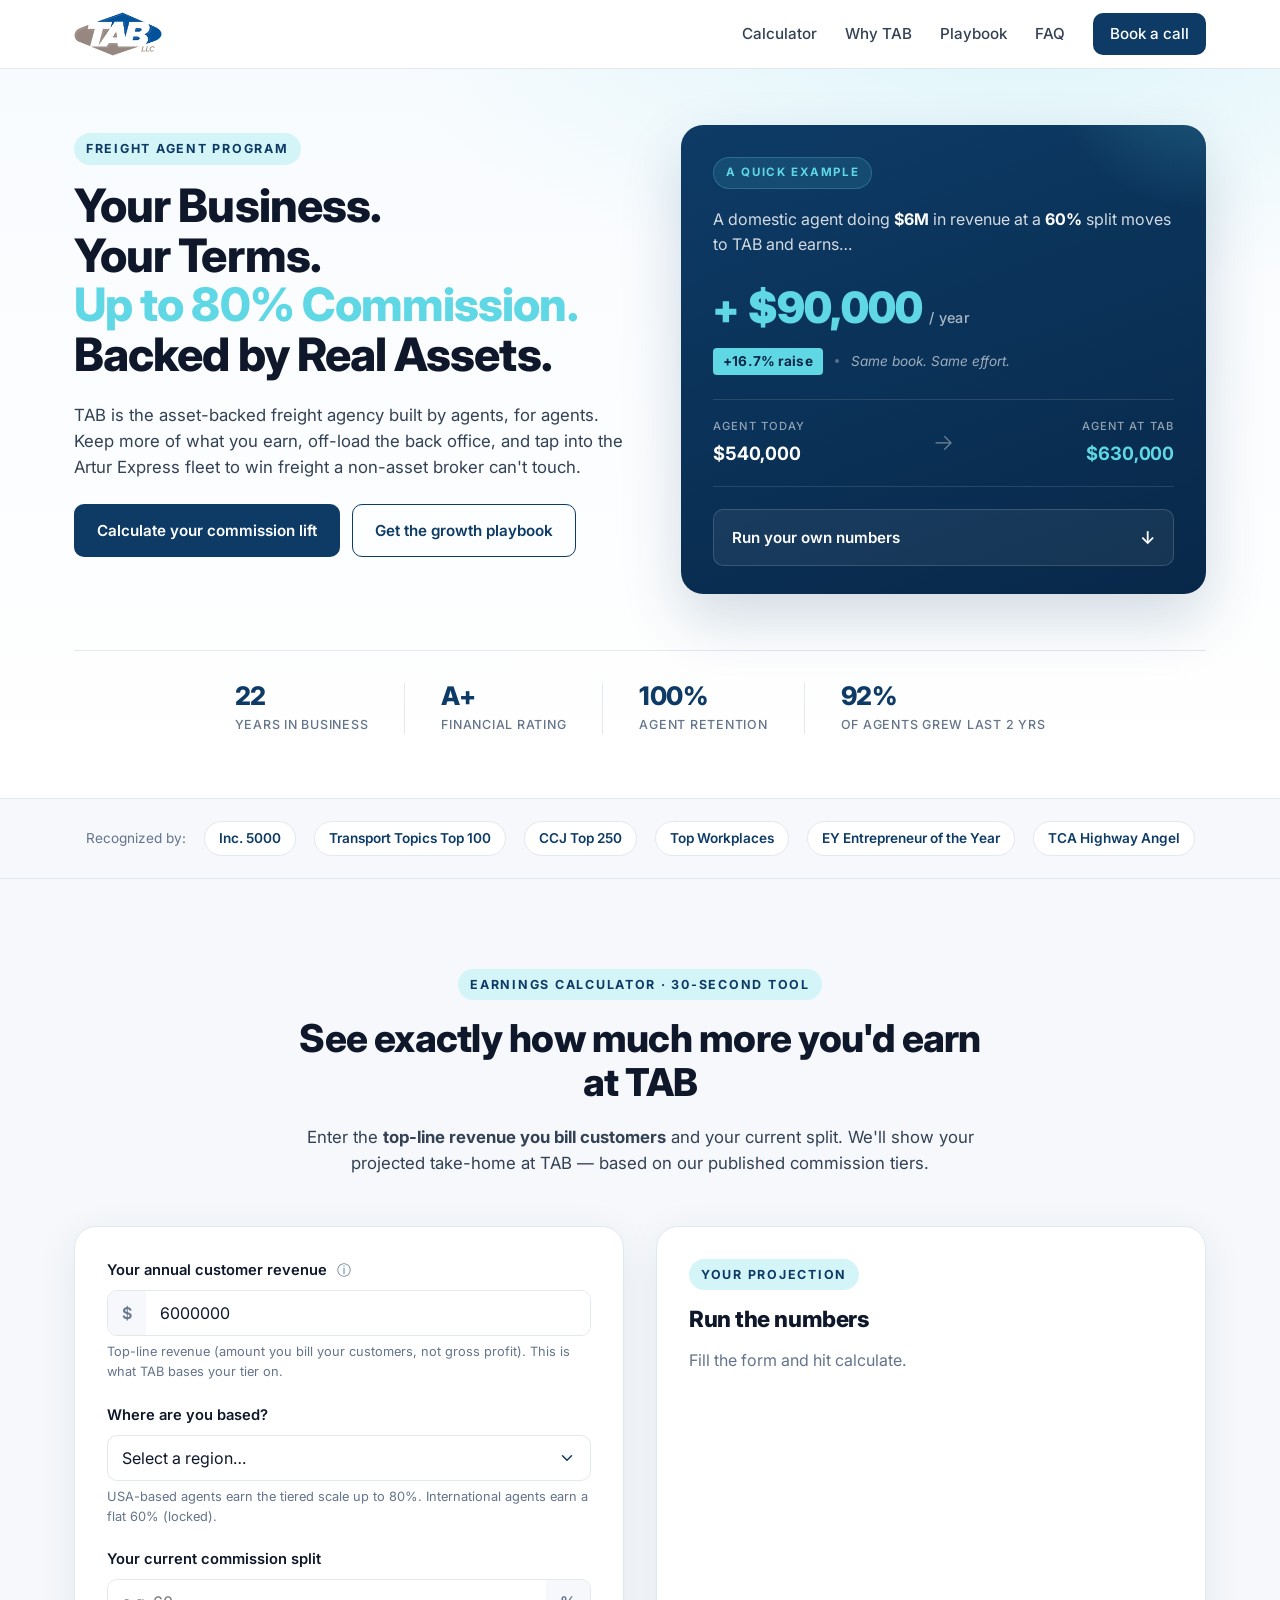
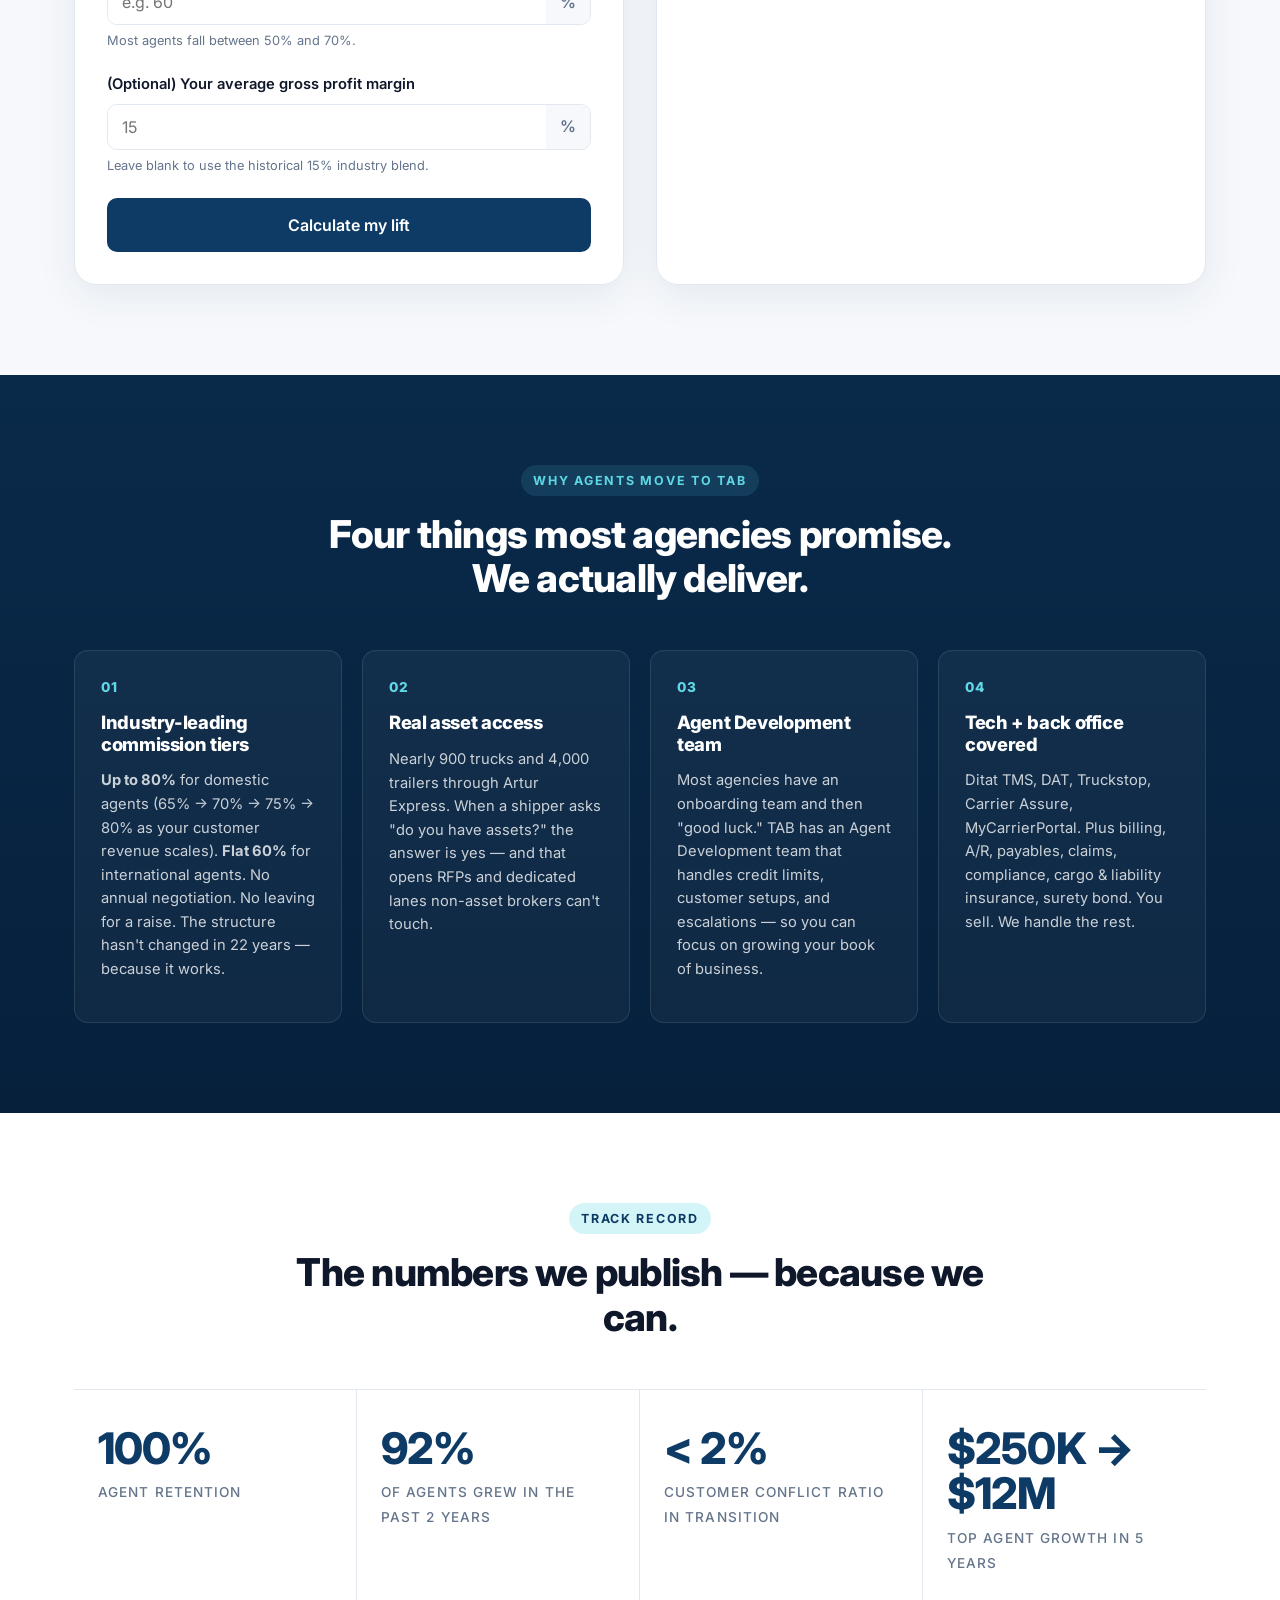
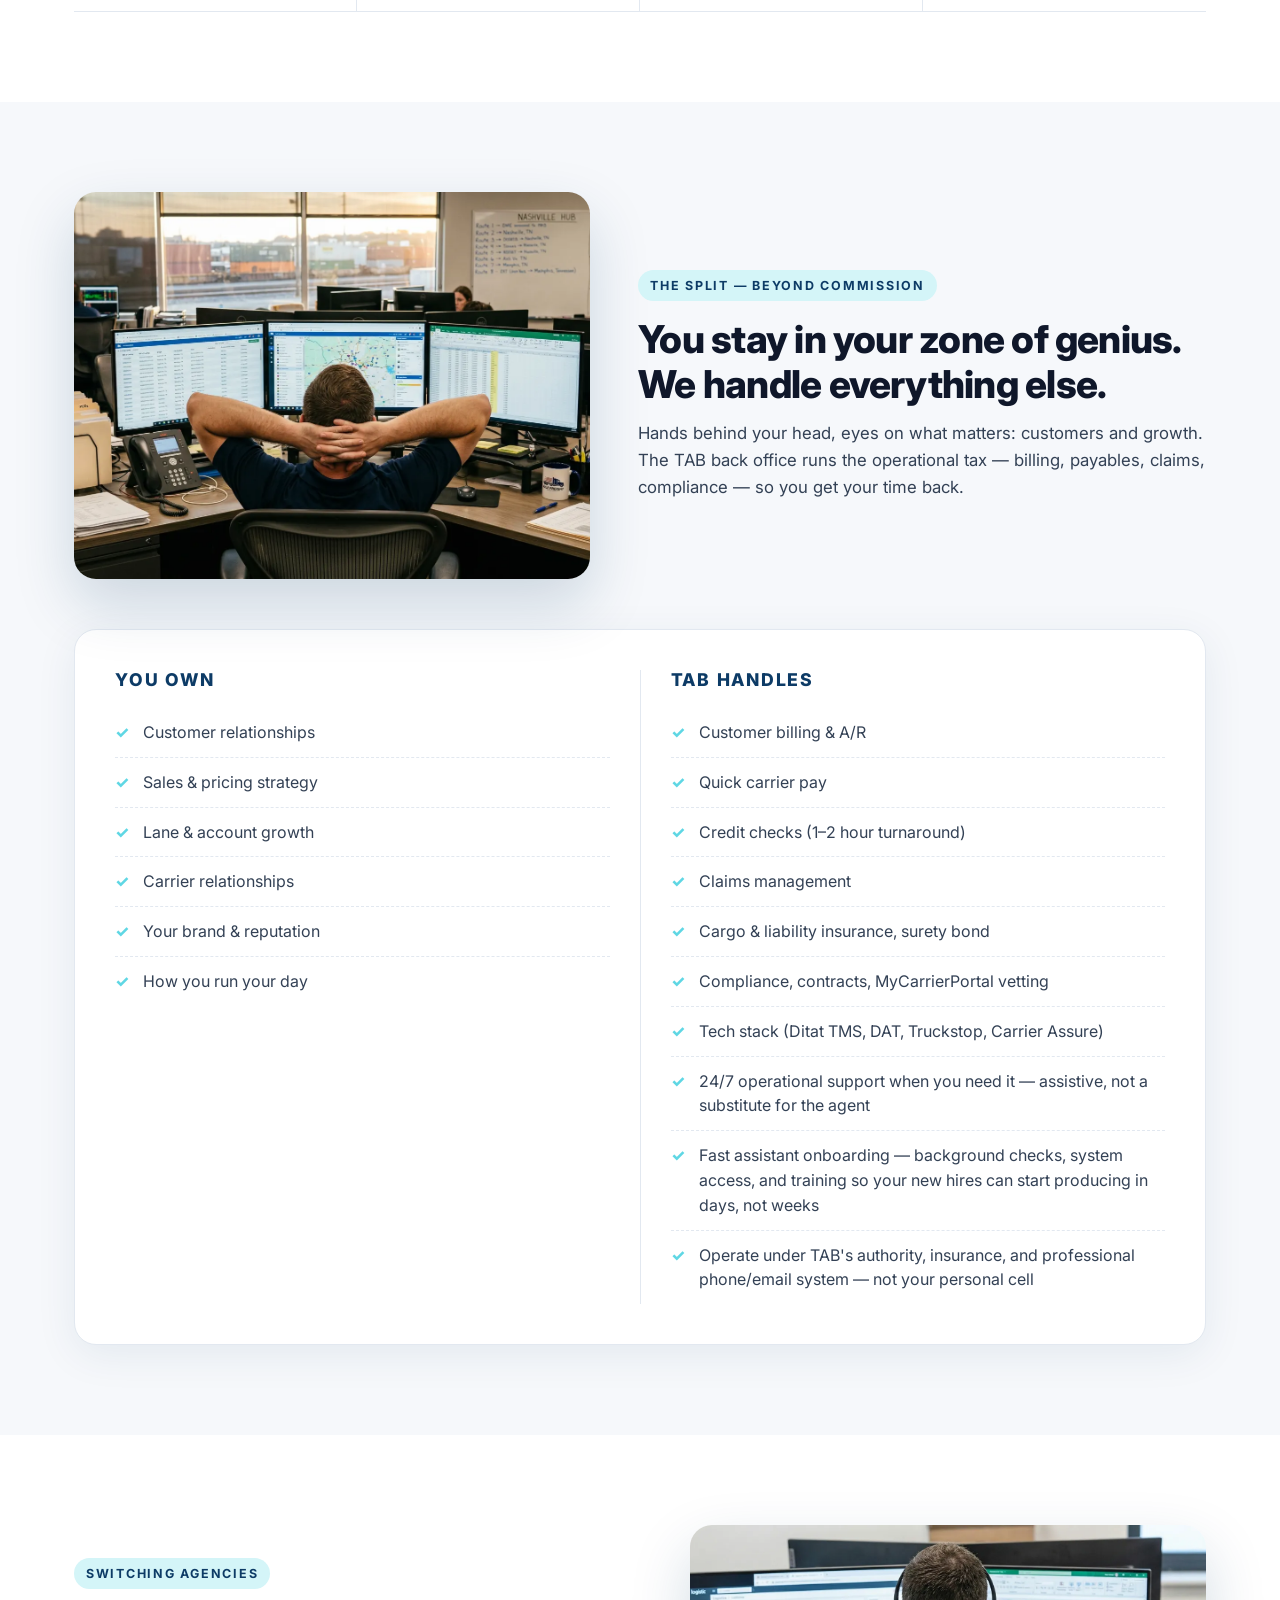
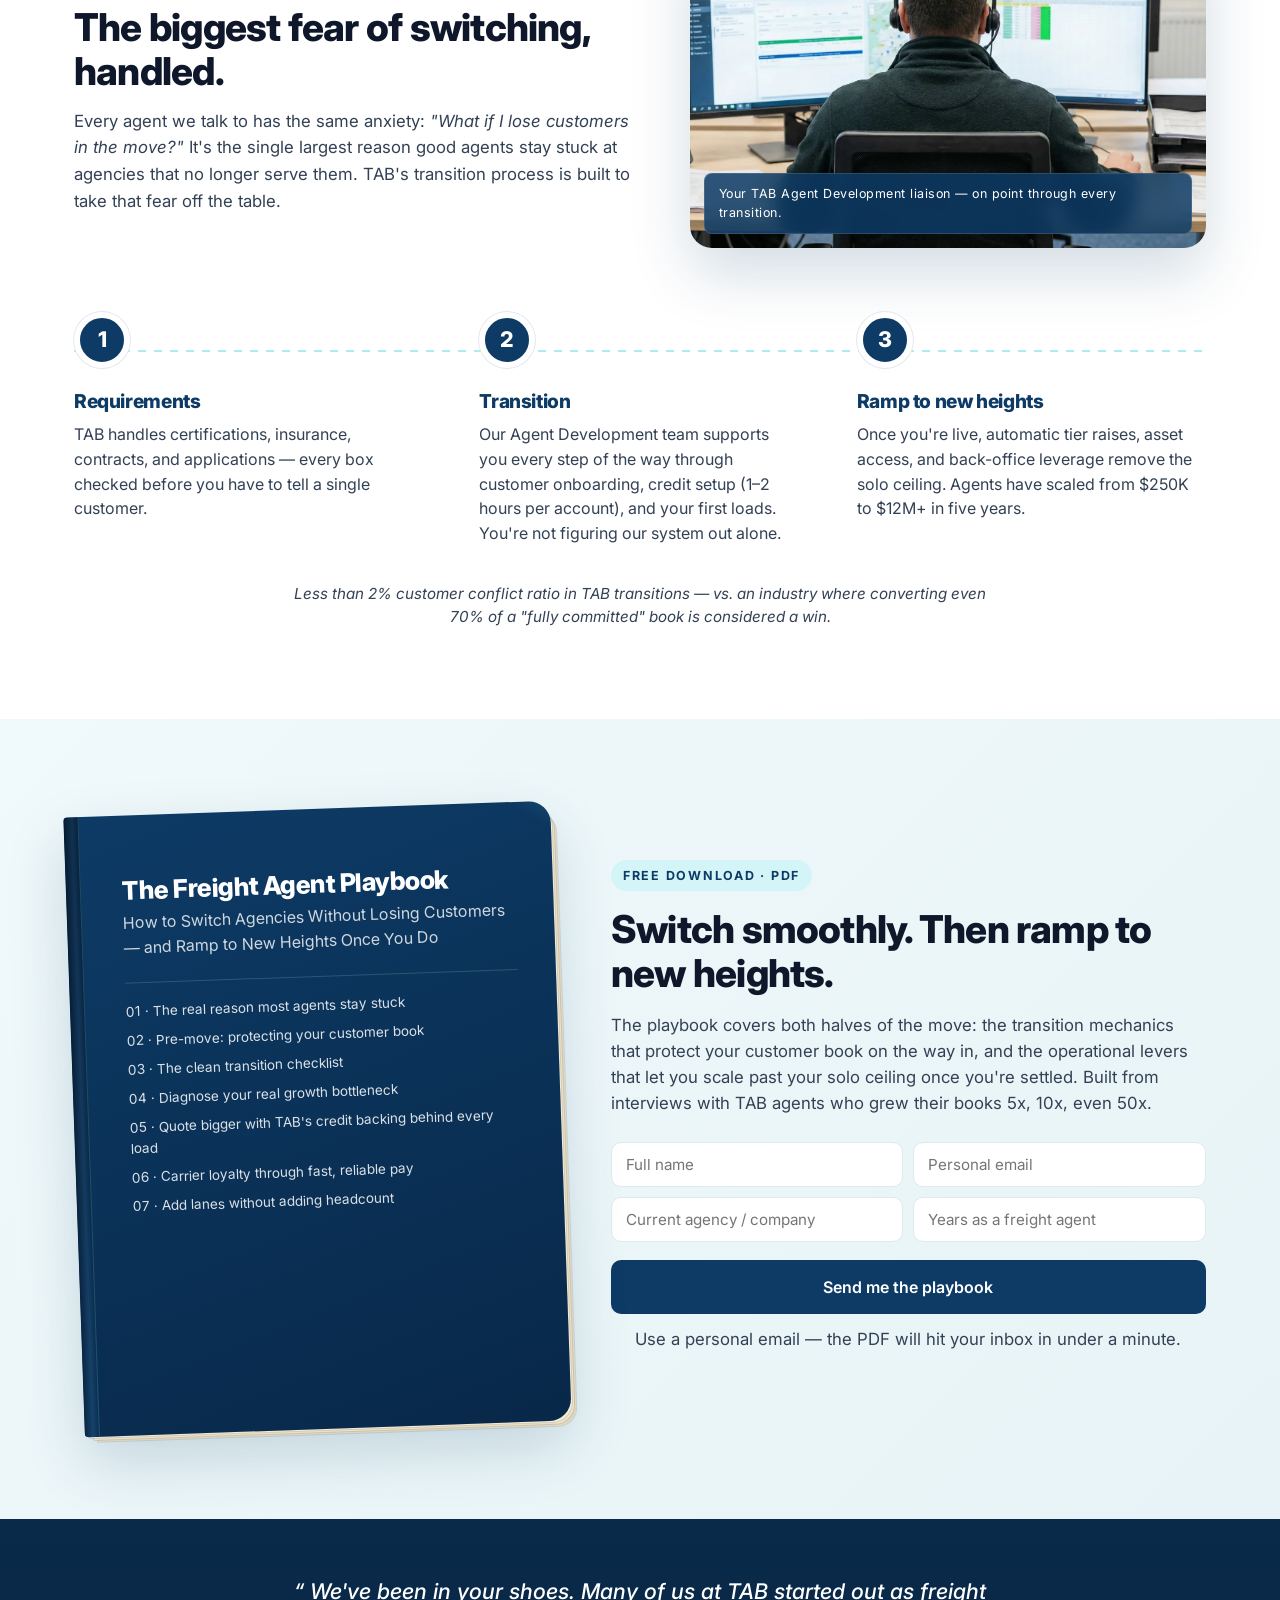
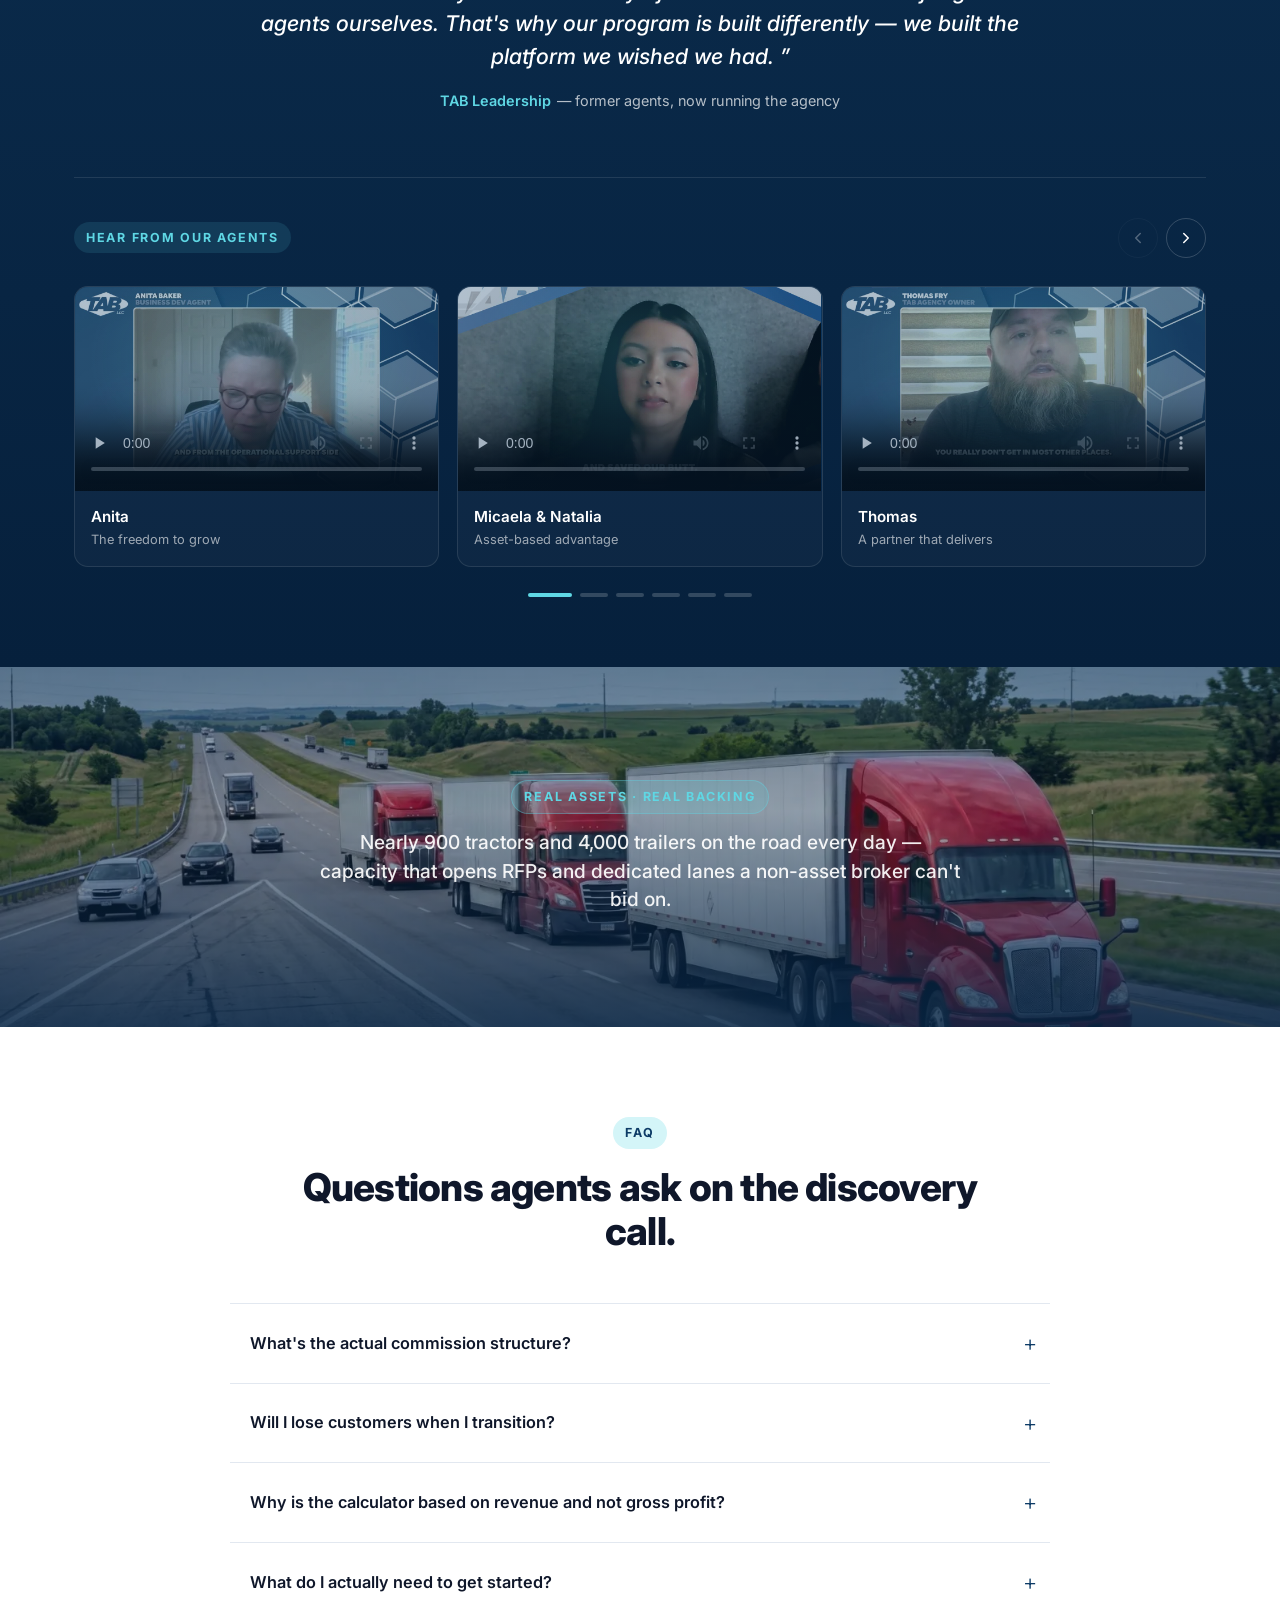
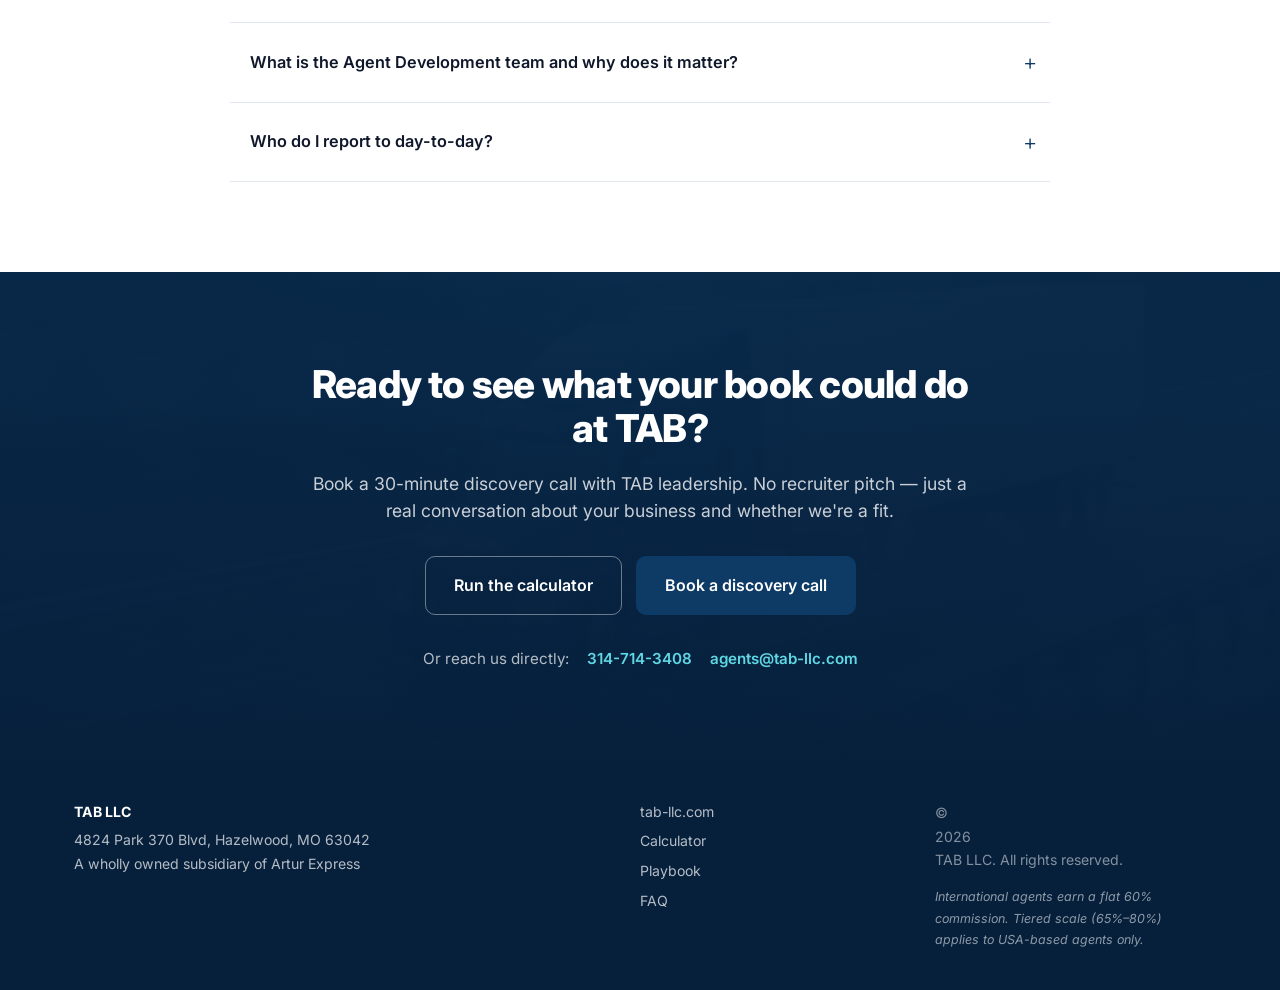
==== site/index.html @ 353f4536 "Revert form-submit redirect; keep inline success message The /thanks/calculator and /thanks/playbook" ====
<!doctype html>
<html lang="en">
<head>
<meta charset="utf-8" />
<meta name="viewport" content="width=device-width, initial-scale=1" />
<title>TAB Freight Agent Program | Up to 80% Commission, Asset-Backed</title>
<meta name="description" content="Independent freight agents at TAB keep up to 80% of gross profit, get 24/7 ops support, and access nearly 900 trucks and 4,000 trailers through Artur Express. Calculate your commission lift." />
<meta property="og:title" content="TAB Freight Agent Program — Up to 80% Commission" />
<meta property="og:description" content="Asset-backed freight agency built by agents, for agents. Calculate your commission lift in 30 seconds." />
<meta property="og:type" content="website" />
<link rel="preconnect" href="https://fonts.googleapis.com" />
<link rel="preconnect" href="https://fonts.gstatic.com" crossorigin />
<link href="https://fonts.googleapis.com/css2?family=Inter:wght@400;500;600;700;800;900&display=swap" rel="stylesheet" />
<link rel="stylesheet" href="styles.css?v=li1" />

<!-- LinkedIn Insight Tag -->
<script type="text/javascript">
_linkedin_partner_id = "8617988";
window._linkedin_data_partner_ids = window._linkedin_data_partner_ids || [];
window._linkedin_data_partner_ids.push(_linkedin_partner_id);
</script>
<script type="text/javascript">
(function(l) {
if (!l){window.lintrk = function(a,b){window.lintrk.q.push([a,b])};
window.lintrk.q=[]}
var s = document.getElementsByTagName("script")[0];
var b = document.createElement("script");
b.type = "text/javascript";b.async = true;
b.src = "https://snap.licdn.com/li.lms-analytics/insight.min.js";
s.parentNode.insertBefore(b, s);})(window.lintrk);
</script>
<noscript>
<img height="1" width="1" style="display:none;" alt="" src="https://px.ads.linkedin.com/collect/?pid=8617988&fmt=gif" />
</noscript>
</head>
<body>

<!-- ============ NAV ============ -->
<header class="nav">
  <div class="container nav-inner">
    <a href="#top" class="brand">
      <img src="assets/logo.png" alt="TAB" class="brand-logo" />
    </a>
    <nav class="nav-links">
      <a href="#calculator">Calculator</a>
      <a href="#difference">Why TAB</a>
      <a href="#playbook">Playbook</a>
      <a href="#faq">FAQ</a>
      <a href="https://meetings-na2.hubspot.com/brian-aubuchon?uuid=6d1750eb-50ef-4dce-ad5d-9bf71dc2f1e6" target="_blank" rel="noopener" class="btn btn-sm btn-primary">Book a call</a>
    </nav>
  </div>
</header>

<!-- ============ HERO ============ -->
<section id="top" class="hero">
  <div class="container">
  <div class="hero-grid">
    <div class="hero-copy">
      <span class="eyebrow">Freight Agent Program</span>
      <h1>Your Business.<br/>Your Terms.<br/><span class="accent">Up to 80% Commission.</span><br/>Backed by Real Assets.</h1>
      <p class="lede">TAB is the asset-backed freight agency built by agents, for agents. Keep more of what you earn, off-load the back office, and tap into the Artur Express fleet to win freight a non-asset broker can't touch.</p>
      <div class="hero-ctas">
        <a href="#calculator" class="btn btn-primary btn-lg">Calculate your commission lift</a>
        <a href="#playbook" class="btn btn-ghost btn-lg">Get the growth playbook</a>
      </div>
    </div>
    <aside class="hero-preview" aria-label="Earnings preview">
      <div class="hero-preview-tag">A quick example</div>
      <p class="hero-preview-setup">
        A domestic agent doing <strong>$6M</strong> in revenue at a <strong>60%</strong> split moves to TAB and earns…
      </p>
      <div class="hero-preview-lift">
        <span class="hero-preview-prefix">+</span>
        <span class="hero-preview-number" data-target="90000">$0</span>
        <span class="hero-preview-suffix">/ year</span>
      </div>
      <div class="hero-preview-meta">
        <span class="hero-preview-pct">+16.7% raise</span>
        <span class="hero-preview-divider"></span>
        <span class="hero-preview-note">Same book. Same effort.</span>
      </div>
      <div class="hero-preview-breakdown">
        <div><span>Agent today</span><strong>$540,000</strong></div>
        <div class="arrow">→</div>
        <div><span>Agent at TAB</span><strong>$630,000</strong></div>
      </div>
      <a href="#calculator" class="hero-preview-cta">
        Run your own numbers
        <span class="hero-preview-cta-arrow">↓</span>
      </a>
    </aside>
  </div><!-- /hero-grid -->

  <ul class="hero-proof">
    <li><strong>22</strong><span>years in business</span></li>
    <li><strong>A+</strong><span>financial rating</span></li>
    <li><strong>100%</strong><span>agent retention</span></li>
    <li><strong>92%</strong><span>of agents grew last 2 yrs</span></li>
  </ul>
  </div><!-- /container -->
</section>

<!-- ============ TRUST STRIP ============ -->
<section class="trust-strip">
  <div class="container trust-row">
    <span>Recognized by:</span>
    <span class="trust-badge">Inc. 5000</span>
    <span class="trust-badge">Transport Topics Top 100</span>
    <span class="trust-badge">CCJ Top 250</span>
    <span class="trust-badge">Top Workplaces</span>
    <span class="trust-badge">EY Entrepreneur of the Year</span>
    <span class="trust-badge">TCA Highway Angel</span>
  </div>
</section>

<!-- ============ CALCULATOR ============ -->
<section id="calculator" class="section calc-section">
  <div class="container">
    <div class="section-head">
      <span class="eyebrow">Earnings Calculator · 30-Second Tool</span>
      <h2>See exactly how much more you'd earn at TAB</h2>
      <p>Enter the <strong>top-line revenue you bill customers</strong> and your current split. We'll show your projected take-home at TAB — based on our published commission tiers.</p>
    </div>

    <div class="calc-grid">
      <form id="calc-form" class="calc-form" novalidate>
        <div class="field">
          <label for="annualRevenue">
            Your annual customer revenue
            <span class="info-tip" tabindex="0" aria-label="See definitions">
              <span class="info-tip-icon" aria-hidden="true">ⓘ</span>
              <span class="info-tip-content" role="tooltip">
                <strong>Revenue</strong> — total amount you bill your customers.<br/>
                <strong>Gross profit</strong> — revenue minus what you pay carriers.<br/>
                <strong>Margin</strong> — gross profit ÷ revenue (industry blend ≈ 15%).
              </span>
            </span>
          </label>
          <div class="input-prefix">
            <span>$</span>
            <input type="number" id="annualRevenue" min="0" step="100000" value="6000000" required />
          </div>
          <small>Top-line revenue (amount you bill your customers, not gross profit). This is what TAB bases your tier on.</small>
        </div>

        <div class="field">
          <label for="region">Where are you based?</label>
          <select id="region" class="select" required>
            <option value="" disabled selected>Select a region…</option>
            <option value="domestic">USA</option>
            <option value="international">International</option>
          </select>
          <small id="region-help">USA-based agents earn the tiered scale up to 80%. International agents earn a flat 60% (locked).</small>
        </div>

        <div class="field">
          <label for="currentSplit">Your current commission split</label>
          <div class="input-suffix">
            <input type="number" id="currentSplit" min="1" max="100" step="1" placeholder="e.g. 60" required />
            <span>%</span>
          </div>
          <small id="currentSplit-help">Most agents fall between 50% and 70%.</small>
        </div>

        <div class="field">
          <label for="gpMargin">(Optional) Your average gross profit margin</label>
          <div class="input-suffix">
            <input type="number" id="gpMargin" min="0" max="100" step="0.5" placeholder="15" />
            <span>%</span>
          </div>
          <small>Leave blank to use the historical 15% industry blend.</small>
        </div>

        <button type="submit" class="btn btn-primary btn-lg btn-block">Calculate my lift</button>
      </form>

      <div class="calc-result" id="calc-result" aria-live="polite">
        <div class="calc-result-head">
          <span class="eyebrow">Your projection</span>
          <h3>Run the numbers</h3>
          <p class="muted">Fill the form and hit calculate.</p>
        </div>

        <div class="calc-numbers" hidden>
          <div class="calc-row">
            <span>Your TAB commission tier</span>
            <strong id="r-tier">—</strong>
          </div>
          <div class="calc-row">
            <span>Estimated gross profit</span>
            <strong id="r-gp">$0</strong>
          </div>
          <div class="calc-row">
            <span>You today</span>
            <strong id="r-current">$0</strong>
          </div>
          <div class="calc-row total">
            <span>You at TAB</span>
            <strong id="r-tab">$0</strong>
          </div>
          <div class="calc-lift">
            <div>
              <span>You'd earn an additional</span>
              <strong id="r-delta">$0 / year</strong>
            </div>
            <div class="calc-lift-pct">
              <span>That's a</span>
              <strong id="r-pct">+0%</strong>
              <span>lift</span>
            </div>
          </div>
          <p class="calc-disclaimer"><strong>For illustration only.</strong> This is a preliminary estimate based on TAB's published commission tiers and a 15% historical industry margin — not a guaranteed offer or commitment.</p>
        </div>

        <form id="lead-form" class="lead-form" hidden>
          <h4>Email me this report + the Growth Playbook</h4>
          <div class="lead-row">
            <input type="text" name="name" placeholder="Full name" required />
            <input type="email" name="email" placeholder="Personal email" required />
          </div>
          <div class="lead-row">
            <input type="tel" name="phone" placeholder="Phone (optional)" />
            <input type="text" name="company" placeholder="Current agency / company" />
          </div>
          <button type="submit" class="btn btn-primary btn-block">Send my report + playbook</button>
          <p class="form-note">Use a personal email — we'll send your custom report there. No spam.</p>
        </form>
      </div>
    </div>
  </div>
</section>

<!-- ============ THE TAB DIFFERENCE ============ -->
<section id="difference" class="section dark">
  <div class="container">
    <div class="section-head">
      <span class="eyebrow light">Why agents move to TAB</span>
      <h2>Four things most agencies promise.<br/>We actually deliver.</h2>
    </div>
    <div class="grid-4">
      <div class="card-feature">
        <div class="card-icon">01</div>
        <h3>Industry-leading commission tiers</h3>
        <p><strong>Up to 80%</strong> for domestic agents (65% → 70% → 75% → 80% as your customer revenue scales). <strong>Flat 60%</strong> for international agents. No annual negotiation. No leaving for a raise. The structure hasn't changed in 22 years — because it works.</p>
      </div>
      <div class="card-feature">
        <div class="card-icon">02</div>
        <h3>Real asset access</h3>
        <p>Nearly 900 trucks and 4,000 trailers through Artur Express. When a shipper asks "do you have assets?" the answer is yes — and that opens RFPs and dedicated lanes non-asset brokers can't touch.</p>
      </div>
      <div class="card-feature">
        <div class="card-icon">03</div>
        <h3>Agent Development team</h3>
        <p>Most agencies have an onboarding team and then "good luck." TAB has an Agent Development team that handles credit limits, customer setups, and escalations — so you can focus on growing your book of business.</p>
      </div>
      <div class="card-feature">
        <div class="card-icon">04</div>
        <h3>Tech + back office covered</h3>
        <p>Ditat TMS, DAT, Truckstop, Carrier Assure, MyCarrierPortal. Plus billing, A/R, payables, claims, compliance, cargo & liability insurance, surety bond. You sell. We handle the rest.</p>
      </div>
    </div>
  </div>
</section>

<!-- ============ TRACK RECORD ============ -->
<section class="section">
  <div class="container">
    <div class="section-head">
      <span class="eyebrow">Track record</span>
      <h2>The numbers we publish — because we can.</h2>
    </div>
    <div class="grid-stats">
      <div class="stat-card"><strong>100%</strong><span>agent retention</span></div>
      <div class="stat-card"><strong>92%</strong><span>of agents grew in the past 2 years</span></div>
      <div class="stat-card"><strong>&lt; 2%</strong><span>customer conflict ratio in transition</span></div>
      <div class="stat-card"><strong>$250K → $12M</strong><span>top agent growth in 5 years</span></div>
    </div>
  </div>
</section>

<!-- ============ WHO OWNS WHAT ============ -->
<section class="section gray">
  <div class="container">
    <div class="split-intro">
      <figure class="split-intro-photo">
        <picture>
          <source srcset="assets/relaxed-desk.webp" type="image/webp" />
          <img src="assets/relaxed-desk.jpg" alt="A freight agent leans back at a multi-monitor desk while loads run in the background." loading="lazy" width="1600" height="893" />
        </picture>
      </figure>
      <div class="split-intro-copy">
        <span class="eyebrow">The split — beyond commission</span>
        <h2>You stay in your zone of genius.<br/>We handle everything else.</h2>
        <p>Hands behind your head, eyes on what matters: customers and growth. The TAB back office runs the operational tax — billing, payables, claims, compliance — so you get your time back.</p>
      </div>
    </div>
    <div class="split-table">
      <div class="split-col">
        <h3>You own</h3>
        <ul>
          <li>Customer relationships</li>
          <li>Sales &amp; pricing strategy</li>
          <li>Lane &amp; account growth</li>
          <li>Carrier relationships</li>
          <li>Your brand &amp; reputation</li>
          <li>How you run your day</li>
        </ul>
      </div>
      <div class="split-divider" aria-hidden="true"></div>
      <div class="split-col">
        <h3>TAB handles</h3>
        <ul>
          <li>Customer billing &amp; A/R</li>
          <li>Quick carrier pay</li>
          <li>Credit checks (1–2 hour turnaround)</li>
          <li>Claims management</li>
          <li>Cargo &amp; liability insurance, surety bond</li>
          <li>Compliance, contracts, MyCarrierPortal vetting</li>
          <li>Tech stack (Ditat TMS, DAT, Truckstop, Carrier Assure)</li>
          <li>24/7 operational support when you need it — assistive, not a substitute for the agent</li>
          <li>Fast assistant onboarding — background checks, system access, and training so your new hires can start producing in days, not weeks</li>
          <li>Operate under TAB's authority, insurance, and professional phone/email system — not your personal cell</li>
        </ul>
      </div>
    </div>
  </div>
</section>

<!-- ============ TRANSITION ============ -->
<section class="section transition-section">
  <div class="container">
    <div class="transition-head">
      <div class="transition-head-copy">
        <span class="eyebrow">Switching agencies</span>
        <h2>The biggest fear of switching, handled.</h2>
        <p>Every agent we talk to has the same anxiety: <em>"What if I lose customers in the move?"</em> It's the single largest reason good agents stay stuck at agencies that no longer serve them. TAB's transition process is built to take that fear off the table.</p>
      </div>
      <figure class="transition-head-photo">
        <picture>
          <source srcset="assets/support-desk.webp" type="image/webp" />
          <img src="assets/support-desk.jpg" alt="A TAB Agent Development liaison working a logistics desk." loading="lazy" width="1600" height="893" />
        </picture>
        <figcaption>Your TAB Agent Development liaison — on point through every transition.</figcaption>
      </figure>
    </div>
    <div class="grid-3">
      <div class="step-card">
        <span class="step-num">1</span>
        <h3>Requirements</h3>
        <p>TAB handles certifications, insurance, contracts, and applications — every box checked before you have to tell a single customer.</p>
      </div>
      <div class="step-card">
        <span class="step-num">2</span>
        <h3>Transition</h3>
        <p>Our Agent Development team supports you every step of the way through customer onboarding, credit setup (1–2 hours per account), and your first loads. You're not figuring our system out alone.</p>
      </div>
      <div class="step-card">
        <span class="step-num">3</span>
        <h3>Ramp to new heights</h3>
        <p>Once you're live, automatic tier raises, asset access, and back-office leverage remove the solo ceiling. Agents have scaled from $250K to $12M+ in five years.</p>
      </div>
    </div>
    <p class="section-foot">Less than 2% customer conflict ratio in TAB transitions — vs. an industry where converting even 70% of a "fully committed" book is considered a win.</p>
  </div>
</section>

<!-- ============ PLAYBOOK ============ -->
<section id="playbook" class="section playbook-section">
  <div class="container playbook-grid">
    <div class="playbook-cover" aria-hidden="true">
      <div class="playbook-cover-inner">
        <h3>The Freight Agent Playbook</h3>
        <p>How to Switch Agencies Without Losing Customers — and Ramp to New Heights Once You Do</p>
        <div class="playbook-toc">
          <span>01 · The real reason most agents stay stuck</span>
          <span>02 · Pre-move: protecting your customer book</span>
          <span>03 · The clean transition checklist</span>
          <span>04 · Diagnose your real growth bottleneck</span>
          <span>05 · Quote bigger with TAB's credit backing behind every load</span>
          <span>06 · Carrier loyalty through fast, reliable pay</span>
          <span>07 · Add lanes without adding headcount</span>
        </div>
      </div>
    </div>
    <div class="playbook-copy">
      <span class="eyebrow">Free Download · PDF</span>
      <h2>Switch smoothly. Then ramp to new heights.</h2>
      <p>The playbook covers both halves of the move: the transition mechanics that protect your customer book on the way in, and the operational levers that let you scale past your solo ceiling once you're settled. Built from interviews with TAB agents who grew their books 5x, 10x, even 50x.</p>
      <form id="playbook-form" class="lead-form bordered">
        <div class="lead-row">
          <input type="text" name="name" placeholder="Full name" required />
          <input type="email" name="email" placeholder="Personal email" required />
        </div>
        <div class="lead-row">
          <input type="text" name="company" placeholder="Current agency / company" />
          <input type="number" name="years" placeholder="Years as a freight agent" min="0" />
        </div>
        <button type="submit" class="btn btn-primary btn-block btn-lg">Send me the playbook</button>
        <p class="form-note">Use a personal email — the PDF will hit your inbox in under a minute.</p>
      </form>
    </div>
  </div>
</section>

<!-- ============ TESTIMONIAL / FOUNDER ============ -->
<section class="section dark quote-section">
  <div class="container">
    <div class="quote-wrap">
      <blockquote>
        We've been in your shoes. Many of us at TAB started out as freight agents ourselves. That's why our program is built differently — we built the platform we wished we had.
      </blockquote>
      <div class="quote-attr">
        <strong>TAB Leadership</strong> <span>— former agents, now running the agency</span>
      </div>
    </div>

    <div class="testimonials">
      <div class="testimonials-head">
        <span class="eyebrow light">Hear from our agents</span>
        <div class="testimonial-controls" role="group" aria-label="Testimonial navigation">
          <button type="button" class="testimonial-arrow" data-dir="-1" aria-label="Previous testimonials">
            <svg viewBox="0 0 24 24" width="18" height="18" aria-hidden="true"><path fill="none" stroke="currentColor" stroke-width="2" stroke-linecap="round" stroke-linejoin="round" d="M15 18l-6-6 6-6"/></svg>
          </button>
          <button type="button" class="testimonial-arrow" data-dir="1" aria-label="Next testimonials">
            <svg viewBox="0 0 24 24" width="18" height="18" aria-hidden="true"><path fill="none" stroke="currentColor" stroke-width="2" stroke-linecap="round" stroke-linejoin="round" d="M9 18l6-6-6-6"/></svg>
          </button>
        </div>
      </div>

      <div class="testimonial-track" id="testimonial-track" tabindex="0" aria-label="Agent testimonial videos">
        <article class="testimonial-card">
          <div class="testimonial-thumb">
            <video class="testimonial-video" controls preload="none" playsinline
                   poster="assets/videos/anita-testimonial.jpg">
              <source src="assets/videos/anita-testimonial.mp4" type="video/mp4" />
            </video>
          </div>
          <div class="testimonial-meta"><strong>Anita</strong><span>The freedom to grow</span></div>
        </article>
        <article class="testimonial-card">
          <div class="testimonial-thumb">
            <video class="testimonial-video" controls preload="none" playsinline
                   poster="assets/videos/micaela-natalia-asset-advantage.jpg">
              <source src="assets/videos/micaela-natalia-asset-advantage.mp4" type="video/mp4" />
            </video>
          </div>
          <div class="testimonial-meta"><strong>Micaela &amp; Natalia</strong><span>Asset-based advantage</span></div>
        </article>
        <article class="testimonial-card">
          <div class="testimonial-thumb">
            <video class="testimonial-video" controls preload="none" playsinline
                   poster="assets/videos/thomas-testimonial.jpg">
              <source src="assets/videos/thomas-testimonial.mp4" type="video/mp4" />
            </video>
          </div>
          <div class="testimonial-meta"><strong>Thomas</strong><span>A partner that delivers</span></div>
        </article>
        <article class="testimonial-card">
          <div class="testimonial-thumb">
            <video class="testimonial-video" controls preload="none" playsinline
                   poster="assets/videos/micaela-natalia-considering-move.jpg">
              <source src="assets/videos/micaela-natalia-considering-move.mp4" type="video/mp4" />
            </video>
          </div>
          <div class="testimonial-meta"><strong>Micaela &amp; Natalia</strong><span>If you're considering a move</span></div>
        </article>
        <article class="testimonial-card">
          <div class="testimonial-thumb">
            <video class="testimonial-video" controls preload="none" playsinline
                   poster="assets/videos/brendan-huge-reason.jpg">
              <source src="assets/videos/brendan-huge-reason.mp4" type="video/mp4" />
            </video>
          </div>
          <div class="testimonial-meta"><strong>Brendan</strong><span>A huge reason to make the transition</span></div>
        </article>
        <article class="testimonial-card">
          <div class="testimonial-thumb">
            <video class="testimonial-video" controls preload="none" playsinline
                   poster="assets/videos/brendan-too-good.jpg">
              <source src="assets/videos/brendan-too-good.mp4" type="video/mp4" />
            </video>
          </div>
          <div class="testimonial-meta"><strong>Brendan</strong><span>Too good to be true</span></div>
        </article>
      </div>

      <div class="testimonial-dots" id="testimonial-dots" role="tablist" aria-label="Testimonial pages"></div>
    </div>
  </div>
</section>

<!-- ============ IMAGE BAND ============ -->
<section class="image-band" aria-label="Real assets, real backing">
  <picture>
    <source srcset="assets/trucks-highway.webp" type="image/webp" />
    <img src="assets/trucks-highway.jpg" alt="Artur Express tractors traveling in convoy on the interstate." loading="lazy" width="1600" height="893" />
  </picture>
  <div class="image-band-overlay">
    <span class="eyebrow light">Real assets · Real backing</span>
    <p>Nearly 900 tractors and 4,000 trailers on the road every day — capacity that opens RFPs and dedicated lanes a non-asset broker can't bid on.</p>
  </div>
</section>

<!-- ============ FAQ ============ -->
<section id="faq" class="section">
  <div class="container">
    <div class="section-head">
      <span class="eyebrow">FAQ</span>
      <h2>Questions agents ask on the discovery call.</h2>
    </div>
    <div class="faq-list">
      <details>
        <summary>What's the actual commission structure?</summary>
        <p>Domestic agents are tiered off their <strong>top-line customer revenue</strong> (not gross profit): 65% up to $5M, 70% from $5M–$10M, 75% from $10M–$20M, and 80% above $20M. International agents earn a flat 60%. Tier raises are <em>automatic</em> as your revenue crosses each threshold — you don't have to ask for them, and they've never changed in 22 years.</p>
      </details>
      <details>
        <summary>Will I lose customers when I transition?</summary>
        <p>Less than 2% customer conflict ratio in TAB transitions. Most agencies are happy if 70% of a "fully committed" book actually converts. The difference is our Agent Development team — we sit with you through customer onboarding, credit setup (1–2 hours per account), and your first loads, instead of handing you a portal and wishing you luck.</p>
      </details>
      <details>
        <summary>Why is the calculator based on revenue and not gross profit?</summary>
        <p>Because the TAB tiers are off the revenue you bill the customer — that's a meaningful advantage. Most agency programs tier off gross profit, which can be inflated, deflated, or interpreted differently. Tiering off top-line revenue is cleaner and harder to game in either direction.</p>
      </details>
      <details>
        <summary>What do I actually need to get started?</summary>
        <p>A computer, a phone, high-speed internet, transportation experience, and a customer book of business. Everything else — TMS, carrier load boards, B2B data intelligence tools (at reduced cost), insurance, surety bond, authority, billing, claims — is on TAB. <em>Note: TAB does not provide customer leads.</em></p>
      </details>
      <details>
        <summary>What is the Agent Development team and why does it matter?</summary>
        <p>It's a dedicated team that handles credit limits, customer setups, and escalations on your behalf — and helps you navigate the system in your first weeks. Most agencies have an onboarding team and then "good luck, email us." TAB built the Agent Development team because we kept hearing from agents that real, ongoing support was the thing they were missing everywhere else.</p>
      </details>
      <details>
        <summary>Who do I report to day-to-day?</summary>
        <p>You run your own book. TAB is a partner and a back office, not a manager. Operational support is 24/7 when you need it.</p>
      </details>
    </div>
  </div>
</section>

<!-- ============ FINAL CTA ============ -->
<section id="cta" class="section cta-section">
  <picture class="cta-bg" aria-hidden="true">
    <source srcset="assets/highway-night.webp" type="image/webp" />
    <img src="assets/highway-night.jpg" alt="" loading="lazy" />
  </picture>
  <div class="container cta-wrap">
    <h2>Ready to see what your book could do at TAB?</h2>
    <p>Book a 30-minute discovery call with TAB leadership. No recruiter pitch — just a real conversation about your business and whether we're a fit.</p>
    <div class="cta-buttons">
      <a href="#calculator" class="btn btn-ghost-light btn-lg">Run the calculator</a>
      <a href="https://meetings-na2.hubspot.com/brian-aubuchon?uuid=6d1750eb-50ef-4dce-ad5d-9bf71dc2f1e6" target="_blank" rel="noopener" class="btn btn-primary btn-lg">Book a discovery call</a>
    </div>
    <div class="cta-contact">
      <span>Or reach us directly:</span>
      <a href="tel:3147143408">314-714-3408</a>
      <a href="mailto:agents@tab-llc.com">agents@tab-llc.com</a>
    </div>
  </div>
</section>

<!-- ============ FOOTER ============ -->
<footer class="footer">
  <div class="container footer-inner">
    <div>
      <strong>TAB LLC</strong>
      <span>4824 Park 370 Blvd, Hazelwood, MO 63042</span>
      <span>A wholly owned subsidiary of Artur Express</span>
    </div>
    <div class="footer-links">
      <a href="https://tab-llc.com" target="_blank" rel="noopener">tab-llc.com</a>
      <a href="#calculator">Calculator</a>
      <a href="#playbook">Playbook</a>
      <a href="#faq">FAQ</a>
    </div>
    <div class="footer-meta">
      <span>&copy; <span id="year"></span> TAB LLC. All rights reserved.</span>
      <span class="footer-disclaimer">International agents earn a flat 60% commission. Tiered scale (65%–80%) applies to USA-based agents only.</span>
    </div>
  </div>
</footer>

<script src="calculator.js?v=li2"></script>
</body>
</html>
---- site/styles.css ----
/* ============================================
   TAB Agent LP — Stylesheet
   Brand: deep navy + tan + cyan accent
   ============================================ */

:root {
  --navy: #0d3b66;
  --navy-deep: #082849;
  --navy-soft: #154a7f;
  --tan: #a89b8a;
  --cyan: #5fd7e4;
  --cyan-soft: #d4f5f8;
  --ink: #0f172a;
  --ink-2: #334155;
  --muted: #64748b;
  --line: #e2e8f0;
  --bg: #ffffff;
  --bg-soft: #f6f8fb;
  --bg-dark: #0a2a4a;
  --bg-dark-2: #06203c;
  --radius: 14px;
  --radius-lg: 22px;
  --shadow: 0 10px 40px rgba(13, 59, 102, 0.08);
  --shadow-lg: 0 25px 60px rgba(13, 59, 102, 0.18);
  --container: 1180px;
}

* { box-sizing: border-box; }
html { scroll-behavior: smooth; }
body {
  margin: 0;
  font-family: 'Inter', -apple-system, BlinkMacSystemFont, "Segoe UI", Roboto, sans-serif;
  color: var(--ink);
  background: var(--bg);
  line-height: 1.55;
  -webkit-font-smoothing: antialiased;
}

img { max-width: 100%; display: block; }
a { color: var(--navy); text-decoration: none; }
a:hover { color: var(--navy-soft); }

.container {
  max-width: var(--container);
  margin: 0 auto;
  padding: 0 24px;
}

/* ============ TYPOGRAPHY ============ */
h1, h2, h3, h4 {
  font-weight: 800;
  letter-spacing: -0.02em;
  line-height: 1.15;
  margin: 0 0 0.5em;
  color: var(--ink);
}
h1 { font-size: clamp(2.2rem, 4.6vw, 3.6rem); }
h2 { font-size: clamp(1.7rem, 3vw, 2.4rem); }
h3 { font-size: 1.2rem; }
.eyebrow {
  display: inline-block;
  font-size: 0.78rem;
  font-weight: 700;
  letter-spacing: 0.14em;
  text-transform: uppercase;
  color: var(--navy);
  background: var(--cyan-soft);
  padding: 6px 12px;
  border-radius: 999px;
  margin-bottom: 16px;
}
.eyebrow.light {
  color: var(--cyan);
  background: rgba(95, 215, 228, 0.12);
}
.accent { color: var(--cyan); }
.muted { color: var(--muted); }

/* ============ BUTTONS ============ */
.btn {
  display: inline-flex;
  align-items: center;
  justify-content: center;
  gap: 8px;
  font-family: inherit;
  font-weight: 600;
  font-size: 0.95rem;
  padding: 12px 22px;
  border-radius: 10px;
  border: 1.5px solid transparent;
  cursor: pointer;
  transition: all 0.18s ease;
  white-space: nowrap;
  text-align: center;
}
.btn-sm { padding: 8px 16px; font-size: 0.85rem; }
.btn-lg { padding: 16px 28px; font-size: 1rem; }
.btn-block { width: 100%; }
.btn-primary {
  background: var(--navy);
  color: #fff;
}
.btn-primary:hover {
  background: var(--navy-soft);
  color: #fff;
  transform: translateY(-1px);
  box-shadow: var(--shadow);
}
.btn-ghost {
  background: transparent;
  color: var(--navy);
  border-color: var(--navy);
}
.btn-ghost:hover {
  background: var(--navy);
  color: #fff;
}
.btn-ghost-light {
  background: transparent;
  color: #fff;
  border-color: rgba(255,255,255,0.4);
}
.btn-ghost-light:hover {
  background: #fff;
  color: var(--navy);
}

/* ============ NAV ============ */
.nav {
  position: sticky;
  top: 0;
  background: rgba(255,255,255,0.92);
  backdrop-filter: saturate(180%) blur(12px);
  -webkit-backdrop-filter: saturate(180%) blur(12px);
  border-bottom: 1px solid var(--line);
  z-index: 50;
}
.nav-inner {
  display: flex;
  align-items: center;
  justify-content: space-between;
  height: 68px;
}
.brand {
  display: flex;
  align-items: center;
  gap: 10px;
  font-weight: 800;
}
.brand-logo { height: 44px; width: auto; display: block; }

.nav-links {
  display: flex;
  align-items: center;
  gap: 28px;
}
.nav-links a {
  color: var(--ink-2);
  font-weight: 500;
  font-size: 0.95rem;
}
.nav-links a:hover { color: var(--navy); }
.nav-links .btn { color: #fff; }

@media (max-width: 720px) {
  .nav-links a:not(.btn) { display: none; }
}

/* ============ HERO ============ */
.hero {
  background:
    radial-gradient(1100px 500px at 80% -10%, rgba(95,215,228,0.18), transparent 60%),
    linear-gradient(180deg, #f8fbfe 0%, #ffffff 100%);
  padding: 56px 0 64px;
  border-bottom: 1px solid var(--line);
}
.hero-grid {
  display: grid;
  grid-template-columns: 1.05fr 1fr;
  gap: 56px;
  align-items: center;
}
@media (max-width: 920px) {
  .hero-grid { grid-template-columns: 1fr; gap: 36px; }
}
.hero-copy h1 {
  font-size: clamp(1.9rem, 3.6vw, 2.9rem);
  line-height: 1.08;
  margin-bottom: 22px;
}
.lede {
  font-size: 1.05rem;
  color: var(--ink-2);
  max-width: 560px;
  margin: 0 0 24px;
}
.hero-ctas {
  display: flex;
  gap: 12px;
  flex-wrap: wrap;
  margin-bottom: 28px;
}
.hero-ctas .btn {
  padding: 14px 22px;
  font-size: 0.95rem;
}
.hero-proof {
  list-style: none;
  padding: 32px 0 0;
  margin: 56px auto 0;
  display: grid;
  grid-template-columns: repeat(4, auto);
  justify-content: center;
  align-items: center;
  gap: 0;
  border-top: 1px solid var(--line);
  max-width: 100%;
}
@media (max-width: 720px) {
  .hero-proof {
    grid-template-columns: repeat(2, auto);
    margin-top: 40px;
    padding-top: 24px;
    gap: 14px 0;
  }
}
.hero-proof li {
  display: flex;
  flex-direction: column;
  align-items: flex-start;
  padding: 0 36px;
  border-right: 1px solid var(--line);
}
.hero-proof li:last-child { border-right: none; }
@media (max-width: 720px) {
  .hero-proof li { padding: 0 24px; }
  .hero-proof li:nth-child(2) { border-right: none; }
}
.hero-proof strong {
  font-size: 1.6rem;
  color: var(--navy);
  font-weight: 800;
  letter-spacing: -0.02em;
  line-height: 1;
}
.hero-proof span {
  font-size: 0.78rem;
  color: var(--muted);
  margin-top: 6px;
  text-transform: uppercase;
  letter-spacing: 0.06em;
  font-weight: 500;
}
/* Hero earnings preview — live demo of the calculator */
.hero-preview {
  position: relative;
  background: linear-gradient(160deg, var(--navy) 0%, var(--navy-deep) 100%);
  color: #fff;
  border-radius: var(--radius-lg);
  padding: 32px 32px 28px;
  box-shadow: var(--shadow-lg);
  overflow: hidden;
  isolation: isolate;
}
.hero-preview::before {
  content: "";
  position: absolute;
  inset: -50% -30% auto auto;
  width: 320px;
  height: 320px;
  background: radial-gradient(circle, rgba(95, 215, 228, 0.28), transparent 70%);
  z-index: 0;
  pointer-events: none;
}
.hero-preview > * { position: relative; z-index: 1; }

.hero-preview-tag {
  display: inline-block;
  font-size: 0.72rem;
  font-weight: 700;
  letter-spacing: 0.14em;
  text-transform: uppercase;
  color: var(--cyan);
  background: rgba(95, 215, 228, 0.12);
  border: 1px solid rgba(95, 215, 228, 0.25);
  padding: 6px 12px;
  border-radius: 999px;
  margin-bottom: 18px;
}

.hero-preview-setup {
  margin: 0 0 22px;
  font-size: 1rem;
  line-height: 1.55;
  color: rgba(255, 255, 255, 0.82);
}
.hero-preview-setup strong {
  color: #fff;
  font-weight: 700;
}

.hero-preview-lift {
  display: flex;
  align-items: baseline;
  gap: 8px;
  flex-wrap: wrap;
  padding: 8px 0 4px;
  font-feature-settings: "tnum";
}
.hero-preview-prefix {
  font-size: clamp(1.9rem, 3.4vw, 2.5rem);
  font-weight: 900;
  color: var(--cyan);
  line-height: 1;
  letter-spacing: -0.02em;
  margin-right: 2px;
}
.hero-preview-number {
  font-size: clamp(2rem, 3.8vw, 2.7rem);
  font-weight: 900;
  color: var(--cyan);
  letter-spacing: -0.03em;
  line-height: 1;
}
.hero-preview-suffix {
  font-size: 0.9rem;
  font-weight: 500;
  color: rgba(255, 255, 255, 0.65);
  letter-spacing: 0.02em;
}

.hero-preview-meta {
  display: flex;
  align-items: center;
  gap: 12px;
  margin: 14px 0 24px;
  flex-wrap: wrap;
  font-size: 0.85rem;
}
.hero-preview-pct {
  background: var(--cyan);
  color: var(--navy-deep);
  padding: 3px 10px;
  border-radius: 4px;
  font-weight: 700;
  letter-spacing: 0.01em;
}
.hero-preview-divider {
  width: 4px;
  height: 4px;
  border-radius: 50%;
  background: rgba(255,255,255,0.3);
}
.hero-preview-note {
  color: rgba(255,255,255,0.6);
  font-style: italic;
}

.hero-preview-breakdown {
  display: grid;
  grid-template-columns: 1fr auto 1fr;
  align-items: center;
  gap: 14px;
  padding: 18px 0;
  border-top: 1px solid rgba(255,255,255,0.12);
  border-bottom: 1px solid rgba(255,255,255,0.12);
  margin-bottom: 22px;
}
.hero-preview-breakdown > div { display: flex; flex-direction: column; gap: 4px; }
.hero-preview-breakdown > div:not(.arrow):last-child { text-align: right; }
.hero-preview-breakdown span {
  font-size: 0.7rem;
  text-transform: uppercase;
  letter-spacing: 0.1em;
  color: rgba(255,255,255,0.55);
  font-weight: 500;
}
.hero-preview-breakdown strong {
  font-size: 1.15rem;
  font-weight: 700;
  color: #fff;
  font-feature-settings: "tnum";
  letter-spacing: -0.01em;
}
.hero-preview-breakdown > div:last-child strong { color: var(--cyan); }
.hero-preview-breakdown .arrow {
  color: rgba(255,255,255,0.4);
  font-size: 1.4rem;
  font-weight: 300;
}

.hero-preview-cta {
  display: flex;
  align-items: center;
  justify-content: space-between;
  gap: 10px;
  width: 100%;
  padding: 14px 18px;
  background: rgba(255,255,255,0.06);
  border: 1px solid rgba(255,255,255,0.15);
  border-radius: 10px;
  color: #fff;
  font-weight: 600;
  font-size: 0.95rem;
  cursor: pointer;
  transition: all 0.18s ease;
}
.hero-preview-cta:hover {
  background: var(--cyan);
  border-color: var(--cyan);
  color: var(--navy-deep);
  transform: translateY(-1px);
}
.hero-preview-cta-arrow {
  font-size: 1.1rem;
  transition: transform 0.18s ease;
}
.hero-preview-cta:hover .hero-preview-cta-arrow {
  transform: translateY(2px);
}

@media (max-width: 600px) {
  .hero-preview { padding: 24px 22px 22px; }
  .hero-preview-breakdown {
    grid-template-columns: 1fr;
    gap: 12px;
    text-align: left !important;
  }
  .hero-preview-breakdown > div:not(.arrow):last-child { text-align: left; }
  .hero-preview-breakdown .arrow {
    transform: rotate(90deg);
    text-align: left;
    font-size: 1.2rem;
  }
}

/* ============ TRUST STRIP ============ */
.trust-strip {
  background: var(--bg-soft);
  padding: 22px 0;
  border-bottom: 1px solid var(--line);
}
.trust-row {
  display: flex;
  flex-wrap: wrap;
  align-items: center;
  gap: 18px;
  justify-content: center;
  font-size: 0.85rem;
  color: var(--muted);
}
.trust-badge {
  font-weight: 600;
  color: var(--navy);
  background: #fff;
  padding: 6px 14px;
  border-radius: 999px;
  border: 1px solid var(--line);
}

/* ============ IMAGE BAND (cinematic break) ============ */
.image-band {
  position: relative;
  height: clamp(220px, 36vw, 360px);
  overflow: hidden;
  isolation: isolate;
}
.image-band img {
  width: 100%;
  height: 100%;
  object-fit: cover;
  display: block;
}
.image-band::after {
  content: "";
  position: absolute;
  inset: 0;
  background:
    linear-gradient(180deg,
      rgba(8, 40, 73, 0.55) 0%,
      rgba(8, 40, 73, 0.35) 40%,
      rgba(8, 40, 73, 0.85) 100%);
  z-index: 1;
}
.image-band-overlay {
  position: absolute;
  inset: 0;
  z-index: 2;
  display: flex;
  flex-direction: column;
  justify-content: center;
  align-items: center;
  text-align: center;
  color: #fff;
  padding: 0 24px;
}
.image-band-overlay .eyebrow {
  background: rgba(95,215,228,0.18);
  border: 1px solid rgba(95,215,228,0.35);
  margin-bottom: 14px;
}
.image-band-overlay p {
  max-width: 640px;
  font-size: clamp(1rem, 1.6vw, 1.2rem);
  font-weight: 500;
  line-height: 1.5;
  color: rgba(255,255,255,0.92);
  margin: 0;
}

/* ============ SPLIT INTRO ============ */
.split-intro {
  display: grid;
  grid-template-columns: 1fr 1.1fr;
  gap: 48px;
  align-items: center;
  margin-bottom: 50px;
}
@media (max-width: 880px) {
  .split-intro { grid-template-columns: 1fr; gap: 28px; }
}
.split-intro-photo {
  margin: 0;
  border-radius: var(--radius-lg);
  overflow: hidden;
  box-shadow: var(--shadow-lg);
  aspect-ratio: 4 / 3;
}
.split-intro-photo img {
  width: 100%;
  height: 100%;
  object-fit: cover;
  display: block;
  transition: transform 0.8s ease;
}
.split-intro-photo:hover img { transform: scale(1.02); }
.split-intro-copy h2 { margin-bottom: 14px; }
.split-intro-copy p {
  color: var(--ink-2);
  font-size: 1.05rem;
  line-height: 1.6;
  margin: 0;
  max-width: 56ch;
}

/* ============ TRANSITION HEAD (photo + copy) ============ */
.transition-head {
  display: grid;
  grid-template-columns: 1.1fr 1fr;
  gap: 48px;
  align-items: center;
  margin-bottom: 64px;
}
@media (max-width: 880px) {
  .transition-head { grid-template-columns: 1fr; gap: 28px; }
}
.transition-head-copy h2 { margin-bottom: 14px; }
.transition-head-copy p {
  color: var(--ink-2);
  font-size: 1.05rem;
  line-height: 1.6;
  margin: 0;
  max-width: 56ch;
}
.transition-head-photo {
  margin: 0;
  position: relative;
  aspect-ratio: 16 / 10;
  max-height: 380px;
  border-radius: var(--radius-lg);
  overflow: hidden;
  box-shadow: var(--shadow-lg);
}
.transition-head-photo img {
  width: 100%;
  height: 100%;
  display: block;
  object-fit: cover;
}
.transition-head-photo figcaption {
  position: absolute;
  bottom: 14px;
  left: 14px;
  right: 14px;
  padding: 10px 14px;
  background: rgba(13, 59, 102, 0.85);
  backdrop-filter: blur(8px);
  -webkit-backdrop-filter: blur(8px);
  color: #fff;
  font-size: 0.78rem;
  letter-spacing: 0.04em;
  border-radius: 8px;
  border: 1px solid rgba(255,255,255,0.12);
}

/* ============ SECTIONS ============ */
.section { padding: 90px 0; }
.section.gray { background: var(--bg-soft); }
.section.dark {
  background: linear-gradient(180deg, var(--bg-dark) 0%, var(--bg-dark-2) 100%);
  color: #fff;
}
.section.dark h2, .section.dark h3 { color: #fff; }
.section.dark p { color: rgba(255,255,255,0.78); }
.section-head {
  max-width: 720px;
  margin: 0 auto 50px;
  text-align: center;
}
.section-head p {
  color: var(--ink-2);
  font-size: 1.05rem;
}
.section.dark .section-head p { color: rgba(255,255,255,0.78); }
.section-foot {
  text-align: center;
  margin: 36px auto 0;
  max-width: 720px;
  color: var(--ink-2);
  font-size: 0.95rem;
  font-style: italic;
}

/* ============ CALCULATOR ============ */
.calc-section { background: var(--bg-soft); }
.calc-grid {
  display: grid;
  grid-template-columns: 1fr 1fr;
  gap: 32px;
  align-items: stretch;
}
@media (max-width: 880px) {
  .calc-grid { grid-template-columns: 1fr; }
}
.calc-form, .calc-result {
  background: #fff;
  border-radius: var(--radius-lg);
  padding: 32px;
  box-shadow: var(--shadow);
  border: 1px solid var(--line);
}
.field { margin-bottom: 22px; }
.field label {
  display: block;
  font-weight: 600;
  font-size: 0.92rem;
  margin-bottom: 8px;
  color: var(--ink);
}

/* Info tooltip used inside form labels */
.info-tip {
  position: relative;
  display: inline-block;
  margin-left: 6px;
  vertical-align: middle;
  cursor: help;
  outline: none;
}
.info-tip-icon {
  font-size: 0.95em;
  color: var(--navy);
  opacity: 0.7;
  font-weight: 400;
  transition: opacity 0.15s;
}
.info-tip:hover .info-tip-icon,
.info-tip:focus .info-tip-icon { opacity: 1; }
.info-tip-content {
  position: absolute;
  bottom: calc(100% + 8px);
  left: 50%;
  transform: translateX(-50%);
  min-width: 260px;
  max-width: 320px;
  background: var(--ink);
  color: #fff;
  font-weight: 400;
  font-size: 0.82rem;
  line-height: 1.45;
  padding: 10px 14px;
  border-radius: 8px;
  box-shadow: 0 8px 24px rgba(15, 23, 42, 0.18);
  opacity: 0;
  visibility: hidden;
  transition: opacity 0.15s, visibility 0.15s;
  z-index: 5;
  text-transform: none;
  letter-spacing: 0;
  pointer-events: none;
}
.info-tip-content::after {
  content: "";
  position: absolute;
  top: 100%;
  left: 50%;
  transform: translateX(-50%);
  border: 6px solid transparent;
  border-top-color: var(--ink);
}
.info-tip-content strong { color: var(--cyan); font-weight: 600; }
.info-tip:hover .info-tip-content,
.info-tip:focus .info-tip-content {
  opacity: 1;
  visibility: visible;
}
.field small {
  display: block;
  font-size: 0.8rem;
  color: var(--muted);
  margin-top: 6px;
}
.field input[type="number"],
.field input[type="text"],
.field input[type="email"],
.field input[type="tel"] {
  width: 100%;
  padding: 12px 14px;
  border: 1.5px solid var(--line);
  border-radius: 10px;
  font-size: 1rem;
  font-family: inherit;
  color: var(--ink);
  transition: border-color 0.15s;
}
.field input:focus {
  outline: none;
  border-color: var(--navy);
  box-shadow: 0 0 0 3px rgba(13, 59, 102, 0.12);
}
.input-prefix, .input-suffix {
  display: flex;
  align-items: stretch;
  border: 1.5px solid var(--line);
  border-radius: 10px;
  overflow: hidden;
}
.input-prefix:focus-within, .input-suffix:focus-within {
  border-color: var(--navy);
  box-shadow: 0 0 0 3px rgba(13, 59, 102, 0.12);
}
.input-prefix span, .input-suffix span {
  display: flex;
  align-items: center;
  padding: 0 14px;
  background: var(--bg-soft);
  color: var(--muted);
  font-weight: 600;
}
.input-prefix input, .input-suffix input {
  border: none !important;
  border-radius: 0 !important;
  flex: 1;
  box-shadow: none !important;
}
.input-prefix input:focus, .input-suffix input:focus {
  box-shadow: none !important;
}
.field input[type="range"] {
  width: 100%;
  accent-color: var(--navy);
  margin-top: 6px;
}
.select {
  width: 100%;
  padding: 12px 14px;
  border: 1.5px solid var(--line);
  border-radius: 10px;
  font-size: 1rem;
  font-family: inherit;
  color: var(--ink);
  background: #fff;
  appearance: none;
  -webkit-appearance: none;
  background-image: url("data:image/svg+xml;charset=UTF-8,%3csvg xmlns='http://www.w3.org/2000/svg' viewBox='0 0 24 24' fill='none' stroke='%230d3b66' stroke-width='2' stroke-linecap='round' stroke-linejoin='round'%3e%3cpolyline points='6 9 12 15 18 9'/%3e%3c/svg%3e");
  background-repeat: no-repeat;
  background-position: right 14px center;
  background-size: 18px;
  padding-right: 42px;
}
.select:focus {
  outline: none;
  border-color: var(--navy);
  box-shadow: 0 0 0 3px rgba(13, 59, 102, 0.12);
}
.range-value {
  font-size: 0.85rem;
  color: var(--ink-2);
  margin-top: 4px;
}
.range-value span { font-weight: 700; color: var(--navy); }

.calc-result-head { margin-bottom: 20px; }
.calc-result-head h3 { font-size: 1.4rem; }
.calc-numbers {
  border-top: 1px solid var(--line);
  padding-top: 18px;
  margin-bottom: 20px;
}
.calc-row {
  display: flex;
  justify-content: space-between;
  align-items: center;
  padding: 12px 0;
  border-bottom: 1px dashed var(--line);
  font-size: 0.95rem;
}
.calc-row span { color: var(--ink-2); }
.calc-row strong { color: var(--ink); font-size: 1.05rem; }
.calc-row.total {
  border-bottom: none;
  padding-top: 16px;
}
.calc-row.total span { font-weight: 700; color: var(--ink); }
.calc-row.total strong { color: var(--navy); font-size: 1.3rem; }
.calc-lift {
  background: linear-gradient(135deg, var(--navy) 0%, var(--navy-soft) 100%);
  color: #fff;
  border-radius: var(--radius);
  padding: 22px;
  margin-top: 18px;
  display: flex;
  justify-content: space-between;
  align-items: center;
  flex-wrap: wrap;
  gap: 16px;
}
.calc-lift > div { display: flex; flex-direction: column; }
.calc-lift span {
  font-size: 0.8rem;
  color: rgba(255,255,255,0.7);
  text-transform: uppercase;
  letter-spacing: 0.08em;
}
.calc-lift strong {
  font-size: 1.5rem;
  color: var(--cyan);
  margin-top: 4px;
}
.calc-lift-pct { text-align: right; }
.calc-disclaimer {
  font-size: 0.78rem;
  color: var(--muted);
  margin: 14px 0 0;
  line-height: 1.5;
}
.lead-form {
  border-top: 1px solid var(--line);
  padding-top: 20px;
  margin-top: 8px;
}
.lead-form.bordered {
  border: none;
  padding-top: 0;
  margin-top: 0;
}
.lead-form h4 {
  margin: 0 0 14px;
  font-size: 1.05rem;
  color: var(--ink);
}
.lead-row {
  display: grid;
  grid-template-columns: 1fr 1fr;
  gap: 10px;
  margin-bottom: 10px;
}
@media (max-width: 480px) {
  .lead-row { grid-template-columns: 1fr; }
}
.lead-form input {
  width: 100%;
  padding: 12px 14px;
  border: 1.5px solid var(--line);
  border-radius: 10px;
  font-size: 0.95rem;
  font-family: inherit;
}
.lead-form input:focus {
  outline: none;
  border-color: var(--navy);
  box-shadow: 0 0 0 3px rgba(13, 59, 102, 0.12);
}
.lead-form .btn { margin-top: 8px; }
.form-note {
  font-size: 0.78rem;
  color: var(--muted);
  text-align: center;
  margin: 12px 0 0;
}

/* ============ FEATURE GRID ============ */
.grid-4 {
  display: grid;
  grid-template-columns: repeat(4, 1fr);
  gap: 20px;
}
@media (max-width: 880px) { .grid-4 { grid-template-columns: repeat(2, 1fr); } }
@media (max-width: 520px) { .grid-4 { grid-template-columns: 1fr; } }
.card-feature {
  background: rgba(255,255,255,0.04);
  border: 1px solid rgba(255,255,255,0.1);
  border-radius: var(--radius);
  padding: 26px;
  transition: transform 0.2s, border-color 0.2s;
}
.card-feature:hover {
  transform: translateY(-4px);
  border-color: var(--cyan);
}
.card-icon {
  font-weight: 800;
  font-size: 0.85rem;
  color: var(--cyan);
  letter-spacing: 0.1em;
  margin-bottom: 14px;
}
.card-feature h3 { color: #fff; font-size: 1.15rem; }
.card-feature p { font-size: 0.92rem; line-height: 1.6; }

/* ============ STATS — bare numbers on hairlines ============ */
.grid-stats {
  display: grid;
  grid-template-columns: repeat(4, 1fr);
  gap: 0;
  border-top: 1px solid var(--line);
  border-bottom: 1px solid var(--line);
}
@media (max-width: 800px) { .grid-stats { grid-template-columns: repeat(2, 1fr); } }
.stat-card {
  padding: 36px 24px;
  text-align: left;
  background: transparent;
  border: 0;
  border-right: 1px solid var(--line);
  border-radius: 0;
}
.stat-card:last-child { border-right: none; }
@media (max-width: 800px) {
  .stat-card:nth-child(2) { border-right: none; }
  .stat-card:nth-child(1), .stat-card:nth-child(2) { border-bottom: 1px solid var(--line); }
}
.stat-card strong {
  display: block;
  font-size: clamp(2rem, 3.4vw, 2.8rem);
  font-weight: 800;
  color: var(--navy);
  margin-bottom: 8px;
  letter-spacing: -0.02em;
  line-height: 1.05;
}
.stat-card span {
  color: var(--muted);
  font-size: 0.85rem;
  text-transform: uppercase;
  letter-spacing: 0.08em;
  font-weight: 500;
}

/* ============ SPLIT TABLE ============ */
.split-table {
  display: grid;
  grid-template-columns: 1fr auto 1fr;
  gap: 30px;
  background: #fff;
  border-radius: var(--radius-lg);
  padding: 40px;
  box-shadow: var(--shadow);
  border: 1px solid var(--line);
}
@media (max-width: 720px) {
  .split-table { grid-template-columns: 1fr; padding: 28px; }
  .split-divider { display: none; }
}
.split-col h3 {
  color: var(--navy);
  margin-bottom: 18px;
  font-size: 1.1rem;
  text-transform: uppercase;
  letter-spacing: 0.1em;
}
.split-col ul {
  list-style: none;
  padding: 0;
  margin: 0;
}
.split-col li {
  padding: 12px 0 12px 28px;
  border-bottom: 1px dashed var(--line);
  position: relative;
  color: var(--ink-2);
}
.split-col li::before {
  content: "✓";
  position: absolute;
  left: 0;
  top: 12px;
  color: var(--cyan);
  font-weight: 800;
}
.split-col li:last-child { border-bottom: none; }
.split-divider {
  width: 1px;
  background: var(--line);
}

/* ============ STEPS — connected flow, no boxes ============ */
.grid-3 {
  display: grid;
  grid-template-columns: repeat(3, 1fr);
  gap: 0;
  position: relative;
}
.grid-3::before {
  content: "";
  position: absolute;
  left: 0; right: 0;
  top: 38px; /* aligns with center of step number */
  height: 2px;
  background: repeating-linear-gradient(to right, var(--cyan) 0 8px, transparent 8px 16px);
  opacity: 0.5;
  z-index: 0;
}
@media (max-width: 800px) {
  .grid-3 { grid-template-columns: 1fr; }
  .grid-3::before { display: none; }
}
.step-card {
  position: relative;
  z-index: 1;
  padding: 0 28px;
  background: transparent;
  border: 0;
  border-radius: 0;
}
.step-card:first-child { padding-left: 0; }
.step-card:last-child  { padding-right: 0; }
@media (max-width: 800px) {
  .step-card { padding: 0 0 28px; }
  .step-card + .step-card { padding-top: 28px; border-top: 1px solid var(--line); }
}
.step-num {
  display: inline-flex;
  align-items: center;
  justify-content: center;
  width: 56px;
  height: 56px;
  background: var(--navy);
  color: #fff;
  border-radius: 50%;
  font-weight: 800;
  font-size: 1.35rem;
  margin-bottom: 22px;
  border: 6px solid var(--bg);
  box-shadow: 0 0 0 1px var(--line);
}
.step-card h3 { color: var(--navy); margin-bottom: 10px; }
.step-card p { color: var(--ink-2); margin: 0; }

/* ============ PLAYBOOK ============ */
.playbook-section {
  background: linear-gradient(135deg, #f0f9fb 0%, #e7f3f6 100%);
}
.playbook-grid {
  display: grid;
  grid-template-columns: 0.9fr 1.1fr;
  gap: 50px;
  align-items: center;
}
@media (max-width: 880px) {
  .playbook-grid { grid-template-columns: 1fr; gap: 32px; }
}
.playbook-cover {
  background: linear-gradient(160deg, var(--navy) 0%, var(--navy-deep) 100%);
  border-radius: 4px var(--radius-lg) var(--radius-lg) 4px;
  padding: 48px 38px 56px 56px;
  min-height: 620px;
  display: flex;
  align-items: flex-start;
  color: #fff;
  position: relative;
  overflow: hidden;
  transform: rotate(-2deg);
  transition: transform 0.3s, box-shadow 0.3s;
  box-shadow:
    /* Stacked page slivers behind the cover */
    3px 3px 0 -2px #f4ecd8,
    3px 3px 0 -1px rgba(0, 0, 0, 0.10),
    6px 6px 0 -3px #ebe2cc,
    6px 6px 0 -2px rgba(0, 0, 0, 0.10),
    9px 9px 0 -4px #e2d8be,
    9px 9px 0 -3px rgba(0, 0, 0, 0.10),
    /* Main drop shadow */
    0 25px 60px rgba(13, 59, 102, 0.18);
}
.playbook-cover:hover {
  box-shadow:
    3px 3px 0 -2px #f4ecd8,
    3px 3px 0 -1px rgba(0, 0, 0, 0.10),
    6px 6px 0 -3px #ebe2cc,
    6px 6px 0 -2px rgba(0, 0, 0, 0.10),
    9px 9px 0 -4px #e2d8be,
    9px 9px 0 -3px rgba(0, 0, 0, 0.10),
    0 30px 70px rgba(13, 59, 102, 0.24);
}
.playbook-cover:hover { transform: rotate(0deg); }

/* Cyan glow in the corner */
.playbook-cover::before {
  content: "";
  position: absolute;
  inset: -30% -30% auto auto;
  width: 220px;
  height: 220px;
  background: radial-gradient(circle, rgba(95,215,228,0.4), transparent 70%);
  pointer-events: none;
}

/* Spine band on the left edge */
.playbook-cover::after {
  content: "";
  position: absolute;
  top: 0; bottom: 0; left: 0;
  width: 14px;
  background:
    linear-gradient(90deg,
      rgba(0,0,0,0.35) 0%,
      rgba(255,255,255,0.04) 60%,
      rgba(0,0,0,0.18) 100%),
    linear-gradient(180deg, var(--navy-deep) 0%, var(--navy) 100%);
  border-right: 1px solid rgba(95,215,228,0.25);
}

.playbook-cover-inner { position: relative; z-index: 1; }
.playbook-cover h3 {
  color: #fff;
  font-size: 1.6rem;
  margin: 12px 0 6px;
}
.playbook-cover p {
  color: rgba(255,255,255,0.8);
  margin: 0 0 22px;
  font-size: 1rem;
}
.playbook-toc {
  display: flex;
  flex-direction: column;
  gap: 8px;
  border-top: 1px solid rgba(255,255,255,0.15);
  padding-top: 18px;
}
.playbook-toc span {
  font-size: 0.85rem;
  color: rgba(255,255,255,0.85);
}
.playbook-copy h2 { margin-bottom: 14px; }
.playbook-copy p {
  color: var(--ink-2);
  font-size: 1.05rem;
  margin-bottom: 26px;
}

/* ============ QUOTE + TESTIMONIALS ============ */
.quote-section { padding: 56px 0 70px; }
.quote-wrap {
  max-width: 760px;
  margin: 0 auto;
  text-align: center;
}
.quote-wrap blockquote {
  font-size: clamp(1.05rem, 1.8vw, 1.35rem);
  font-weight: 500;
  color: #fff;
  line-height: 1.5;
  margin: 0 0 18px;
  font-style: italic;
}
.quote-wrap blockquote::before { content: "\201C"; }
.quote-wrap blockquote::after  { content: "\201D"; }
.quote-attr {
  display: flex;
  align-items: baseline;
  justify-content: center;
  gap: 6px;
  flex-wrap: wrap;
  font-size: 0.9rem;
}
.quote-attr strong { color: var(--cyan); font-weight: 600; }
.quote-attr span { color: rgba(255,255,255,0.7); }

/* Testimonial gallery */
.testimonials {
  margin-top: 64px;
  padding-top: 40px;
  border-top: 1px solid rgba(255,255,255,0.1);
}
.testimonials-head {
  display: flex;
  align-items: center;
  justify-content: space-between;
  gap: 16px;
  margin-bottom: 28px;
  flex-wrap: wrap;
}
.testimonials-head .eyebrow { margin-bottom: 0; }

.testimonial-controls {
  display: flex;
  gap: 8px;
}
.testimonial-arrow {
  width: 40px;
  height: 40px;
  border-radius: 50%;
  border: 1px solid rgba(255,255,255,0.18);
  background: transparent;
  color: #fff;
  cursor: pointer;
  display: flex;
  align-items: center;
  justify-content: center;
  transition: all 0.2s ease;
}
.testimonial-arrow:hover {
  background: var(--cyan);
  border-color: var(--cyan);
  color: var(--navy-deep);
}
.testimonial-arrow:disabled {
  opacity: 0.3;
  cursor: not-allowed;
  background: transparent !important;
  border-color: rgba(255,255,255,0.12) !important;
  color: #fff !important;
}

.testimonial-track {
  display: grid;
  grid-auto-flow: column;
  grid-auto-columns: calc((100% - 36px) / 3);   /* 3 cards visible (gap 18px x2) */
  gap: 18px;
  overflow-x: auto;
  scroll-snap-type: x mandatory;
  scroll-behavior: smooth;
  -webkit-overflow-scrolling: touch;
  scrollbar-width: none;
  padding-bottom: 4px;
}
.testimonial-track::-webkit-scrollbar { display: none; }
.testimonial-track .testimonial-card {
  scroll-snap-align: start;
  min-width: 0;
  overflow: hidden;
}
@media (max-width: 880px) {
  .testimonial-track { grid-auto-columns: calc((100% - 18px) / 2); }
}
@media (max-width: 540px) {
  .testimonial-track { grid-auto-columns: 100%; }
}

.testimonial-dots {
  display: flex;
  justify-content: center;
  gap: 8px;
  margin-top: 22px;
}
.testimonial-dots button {
  width: 28px;
  height: 4px;
  border: 0;
  border-radius: 2px;
  background: rgba(255,255,255,0.18);
  cursor: pointer;
  padding: 0;
  transition: background 0.2s ease, width 0.2s ease;
}
.testimonial-dots button:hover { background: rgba(255,255,255,0.32); }
.testimonial-dots button[aria-current="true"] {
  background: var(--cyan);
  width: 44px;
}

.testimonial-card {
  background: rgba(255,255,255,0.03);
  border: 1px solid rgba(255,255,255,0.10);
  border-radius: var(--radius);
  overflow: hidden;
  transition: transform 0.2s ease, border-color 0.2s ease;
}
.testimonial-card:hover {
  transform: translateY(-3px);
  border-color: rgba(95,215,228,0.4);
}
.testimonial-thumb {
  position: relative;
  aspect-ratio: 16 / 9;
  background:
    radial-gradient(ellipse at 50% 30%, rgba(95,215,228,0.15), transparent 60%),
    linear-gradient(180deg, var(--navy) 0%, var(--navy-deep) 100%);
  display: flex;
  align-items: center;
  justify-content: center;
}
.testimonial-video {
  position: absolute;
  inset: 0;
  width: 100%;
  height: 100%;
  display: block;
  background: var(--navy-deep);
  object-fit: cover;
  outline: none;
}
/* Blue tint covers each testimonial card until its video starts playing.
   Click events pass through to the video underneath, so the browser's
   native play button still works. Fades out on play, returns on pause
   or end so the poster re-asserts. */
.testimonial-thumb::before {
  content: "";
  position: absolute;
  inset: 0;
  background:
    radial-gradient(ellipse at 50% 35%, rgba(95,215,228,0.18) 0%, transparent 65%),
    linear-gradient(155deg, rgba(13, 59, 102, 0.32) 0%, rgba(8, 40, 73, 0.42) 100%);
  pointer-events: none;
  transition: opacity 0.35s ease;
  z-index: 2;
}
.testimonial-thumb.is-playing::before { opacity: 0; }
.testimonial-play {
  width: 56px;
  height: 56px;
  border-radius: 50%;
  border: 1px solid rgba(255,255,255,0.18);
  background: rgba(255,255,255,0.10);
  backdrop-filter: blur(8px);
  -webkit-backdrop-filter: blur(8px);
  color: #fff;
  display: flex;
  align-items: center;
  justify-content: center;
  cursor: pointer;
  transition: all 0.2s ease;
  z-index: 1;
}
.testimonial-play svg { transform: translateX(2px); }
.testimonial-card:hover .testimonial-play {
  background: var(--cyan);
  color: var(--navy-deep);
  border-color: var(--cyan);
  transform: scale(1.05);
}
.testimonial-duration {
  position: absolute;
  bottom: 12px;
  right: 12px;
  font-size: 0.66rem;
  font-weight: 600;
  letter-spacing: 0.1em;
  text-transform: uppercase;
  color: rgba(255,255,255,0.7);
  background: rgba(0,0,0,0.4);
  padding: 4px 8px;
  border-radius: 4px;
  z-index: 1;
}
.testimonial-meta {
  padding: 14px 16px 16px;
  display: flex;
  flex-direction: column;
  gap: 2px;
}
.testimonial-meta strong {
  color: #fff;
  font-size: 0.95rem;
  font-weight: 600;
}
.testimonial-meta span {
  color: rgba(255,255,255,0.6);
  font-size: 0.8rem;
}

/* ============ FAQ — connected list, no individual boxes ============ */
.faq-list {
  max-width: 820px;
  margin: 0 auto;
  border-top: 1px solid var(--line);
}
.faq-list details {
  border-bottom: 1px solid var(--line);
  background: transparent;
  position: relative;
  transition: background 0.18s;
}
.faq-list details[open] {
  background: var(--bg-soft);
}
.faq-list details[open]::before {
  content: "";
  position: absolute;
  top: 0; bottom: 0; left: 0;
  width: 3px;
  background: var(--cyan);
}
.faq-list summary {
  cursor: pointer;
  padding: 22px 8px 22px 20px;
  font-weight: 600;
  font-size: 1.02rem;
  color: var(--ink);
  list-style: none;
  display: flex;
  align-items: center;
  justify-content: space-between;
  gap: 16px;
  transition: color 0.15s;
}
.faq-list summary:hover { color: var(--navy); }
.faq-list summary::-webkit-details-marker { display: none; }
.faq-list summary::after {
  content: "+";
  color: var(--navy);
  font-size: 1.4rem;
  font-weight: 300;
  width: 24px;
  text-align: center;
  flex-shrink: 0;
  transition: transform 0.2s;
}
.faq-list details[open] summary::after {
  content: "−";
}
.faq-list details p {
  padding: 0 20px 24px;
  margin: 0;
  color: var(--ink-2);
  line-height: 1.65;
  max-width: 65ch;
}

/* ============ FINAL CTA ============ */
.cta-section {
  background:
    radial-gradient(700px 400px at 50% 0%, rgba(95,215,228,0.2), transparent 60%),
    linear-gradient(180deg, var(--bg-dark) 0%, var(--bg-dark-2) 100%);
  color: #fff;
  text-align: center;
  position: relative;
  overflow: hidden;
  isolation: isolate;
}
.cta-bg {
  position: absolute;
  inset: 0;
  z-index: 0;
  pointer-events: none;
}
.cta-bg img {
  width: 100%;
  height: 100%;
  object-fit: cover;
  display: block;
  opacity: 0.18;
  filter: saturate(0.85) blur(1px);
}
.cta-section::after {
  content: "";
  position: absolute;
  inset: 0;
  background:
    linear-gradient(180deg,
      rgba(8, 40, 73, 0.92) 0%,
      rgba(6, 32, 60, 0.96) 100%);
  z-index: 1;
  pointer-events: none;
}
.cta-section .container { position: relative; z-index: 2; }
.cta-wrap { max-width: 720px; margin: 0 auto; position: relative; z-index: 2; }
.cta-section h2 { color: #fff; }
.cta-section p {
  color: rgba(255,255,255,0.78);
  font-size: 1.1rem;
  margin-bottom: 32px;
}
.cta-buttons {
  display: flex;
  justify-content: center;
  gap: 14px;
  flex-wrap: wrap;
  margin-bottom: 32px;
}
.cta-contact {
  display: flex;
  justify-content: center;
  align-items: center;
  gap: 18px;
  flex-wrap: wrap;
  font-size: 0.95rem;
  color: rgba(255,255,255,0.7);
}
.cta-contact a { color: var(--cyan); font-weight: 600; }
.cta-contact a:hover { color: #fff; }

/* ============ FOOTER ============ */
.footer {
  background: #06203c;
  color: rgba(255,255,255,0.7);
  padding: 40px 0;
  font-size: 0.88rem;
}
.footer-inner {
  display: grid;
  grid-template-columns: 2fr 1fr 1fr;
  gap: 24px;
  align-items: start;
}
@media (max-width: 720px) {
  .footer-inner { grid-template-columns: 1fr; }
}
.footer strong { color: #fff; display: block; margin-bottom: 6px; }
.footer span { display: block; line-height: 1.7; }
.footer-links {
  display: flex;
  flex-direction: column;
  gap: 8px;
}
.footer-links a {
  color: rgba(255,255,255,0.7);
}
.footer-links a:hover { color: var(--cyan); }
.footer-meta { color: rgba(255,255,255,0.5); }
.footer-disclaimer {
  font-size: 0.78rem;
  margin-top: 14px;
  color: rgba(255,255,255,0.55);
  font-style: italic;
  line-height: 1.55;
}
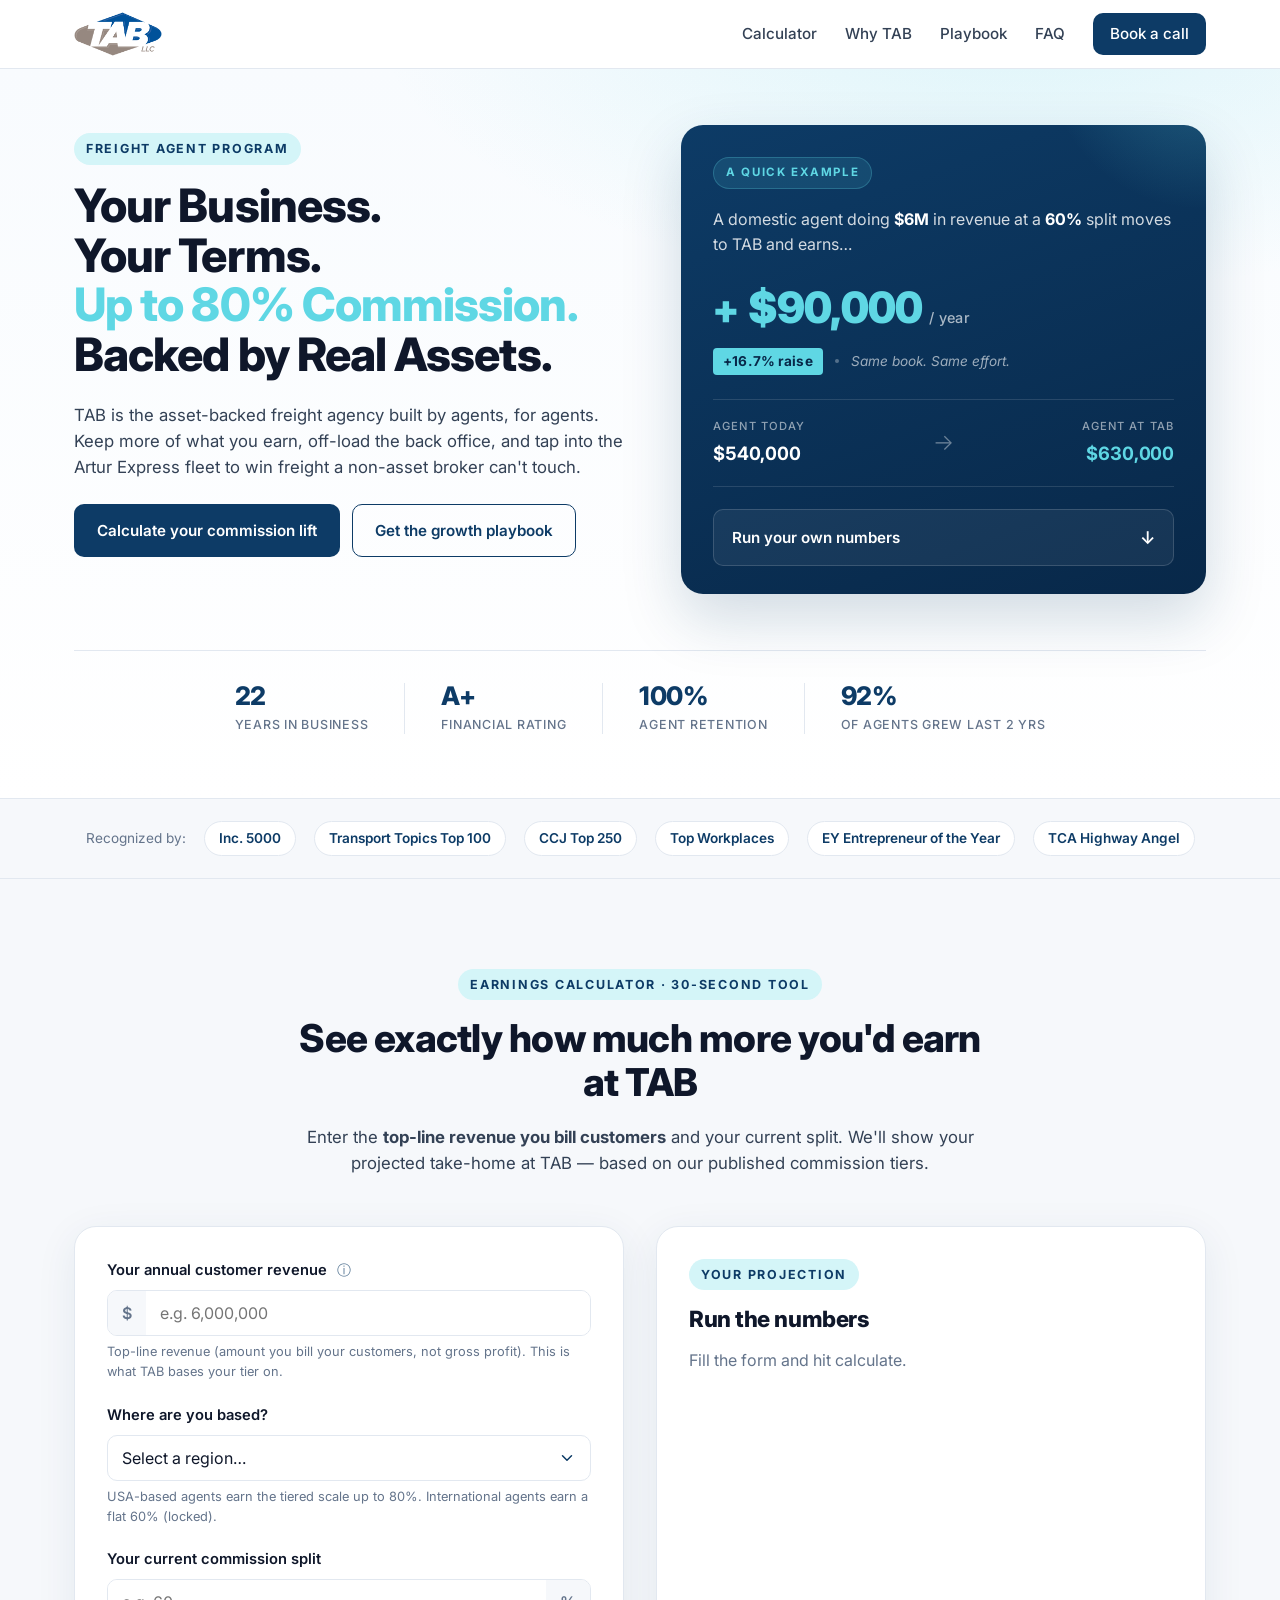
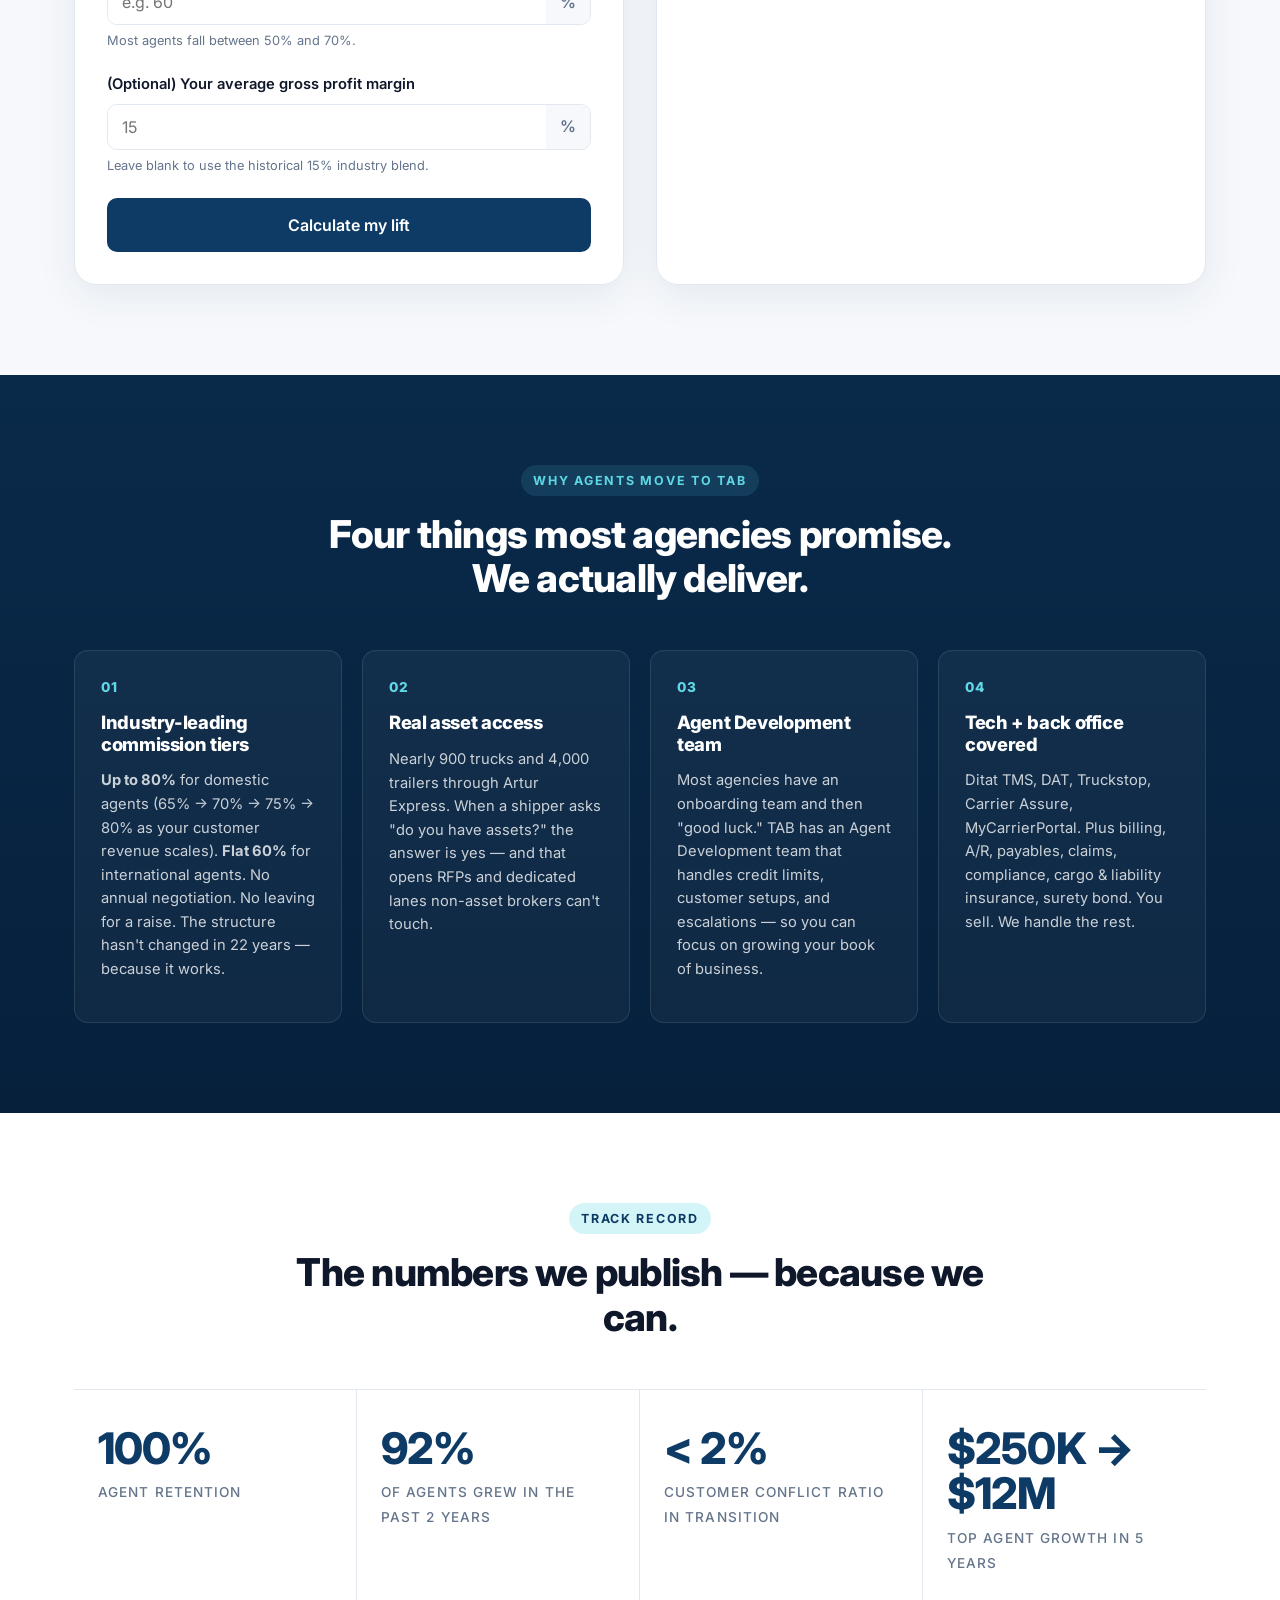
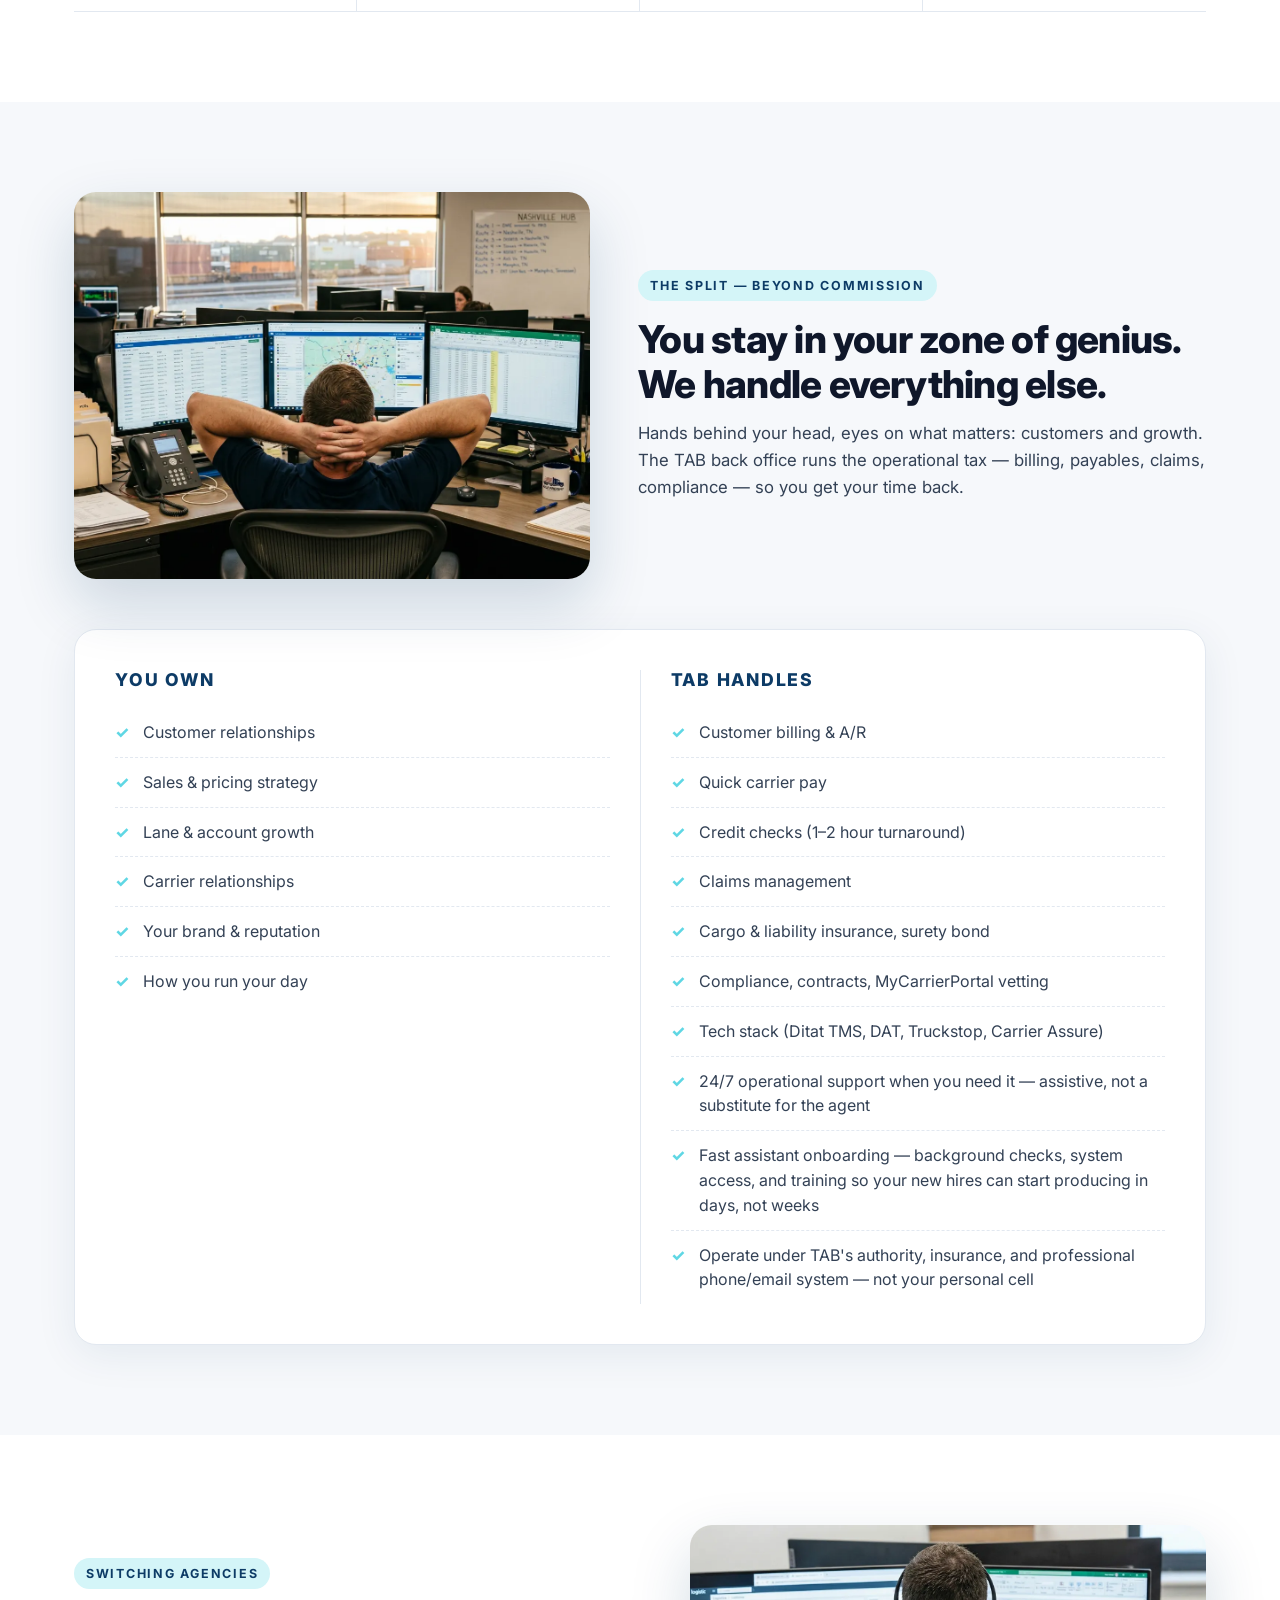
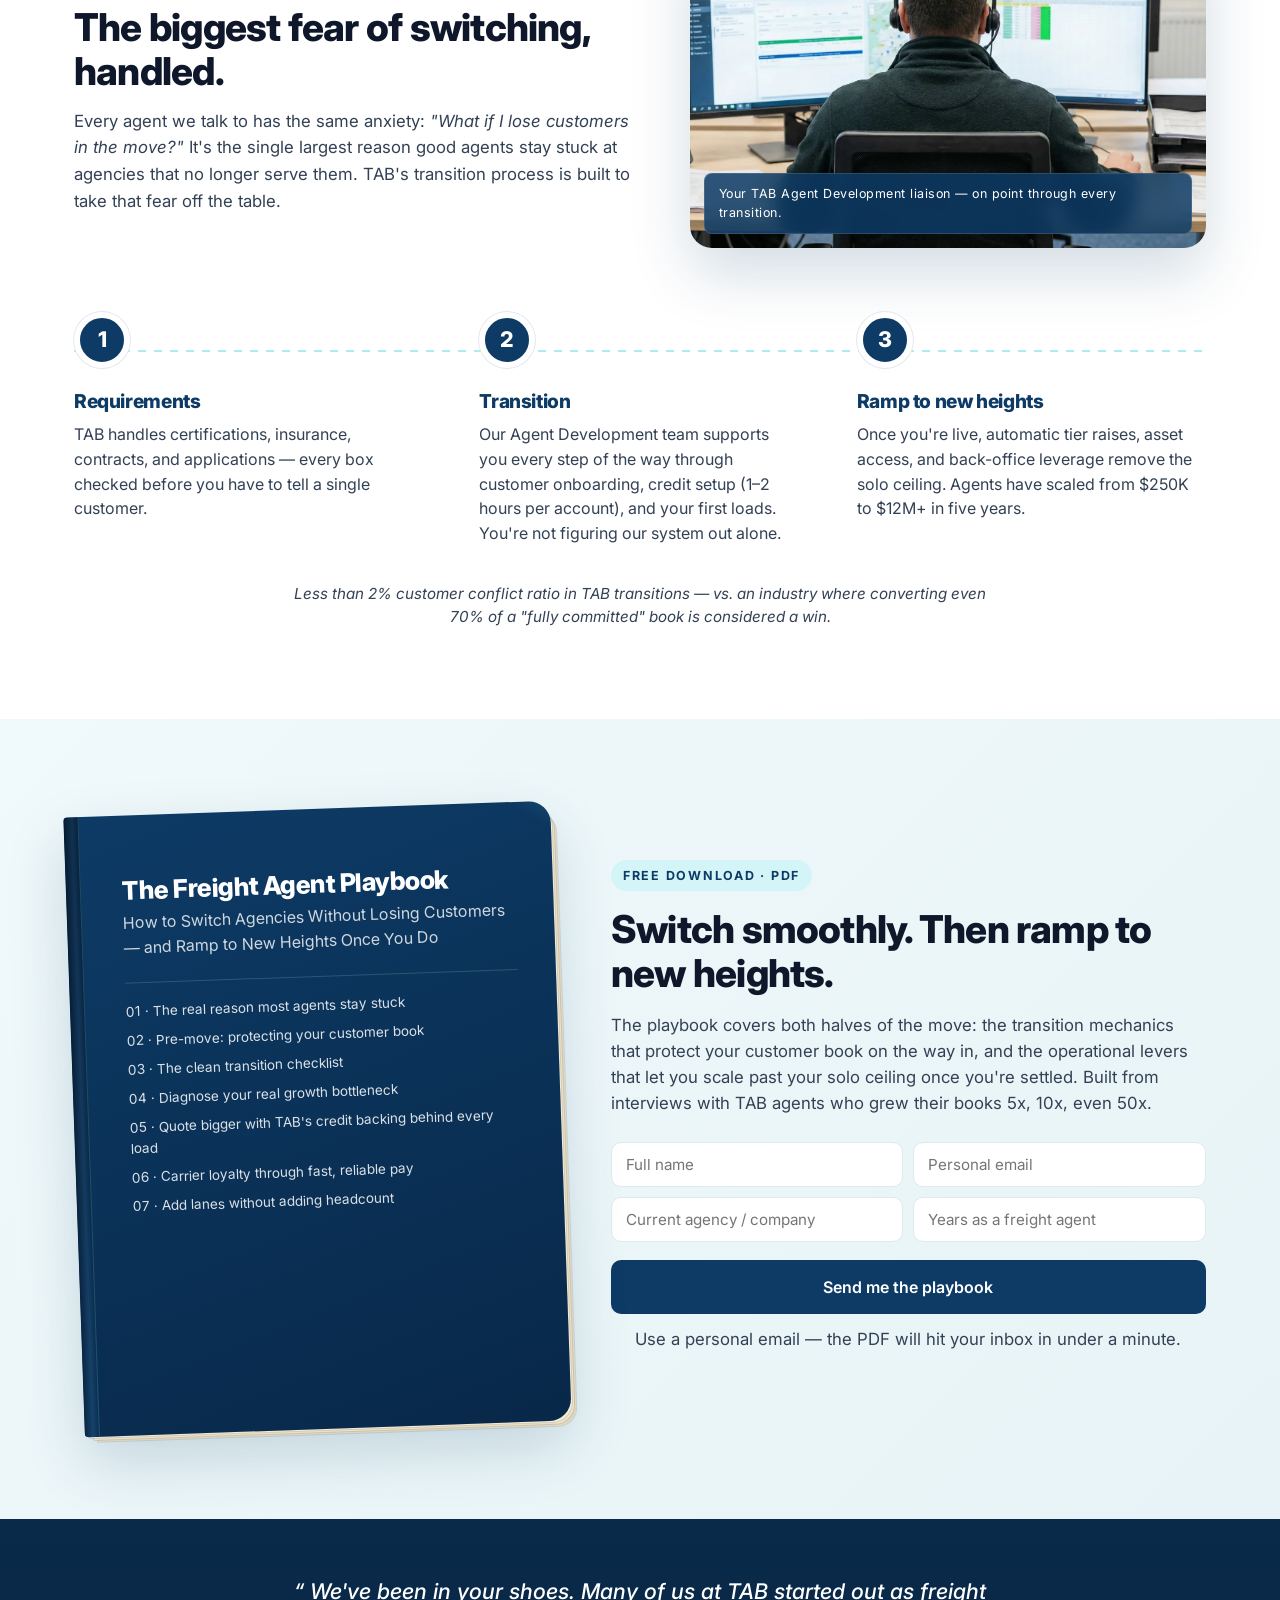
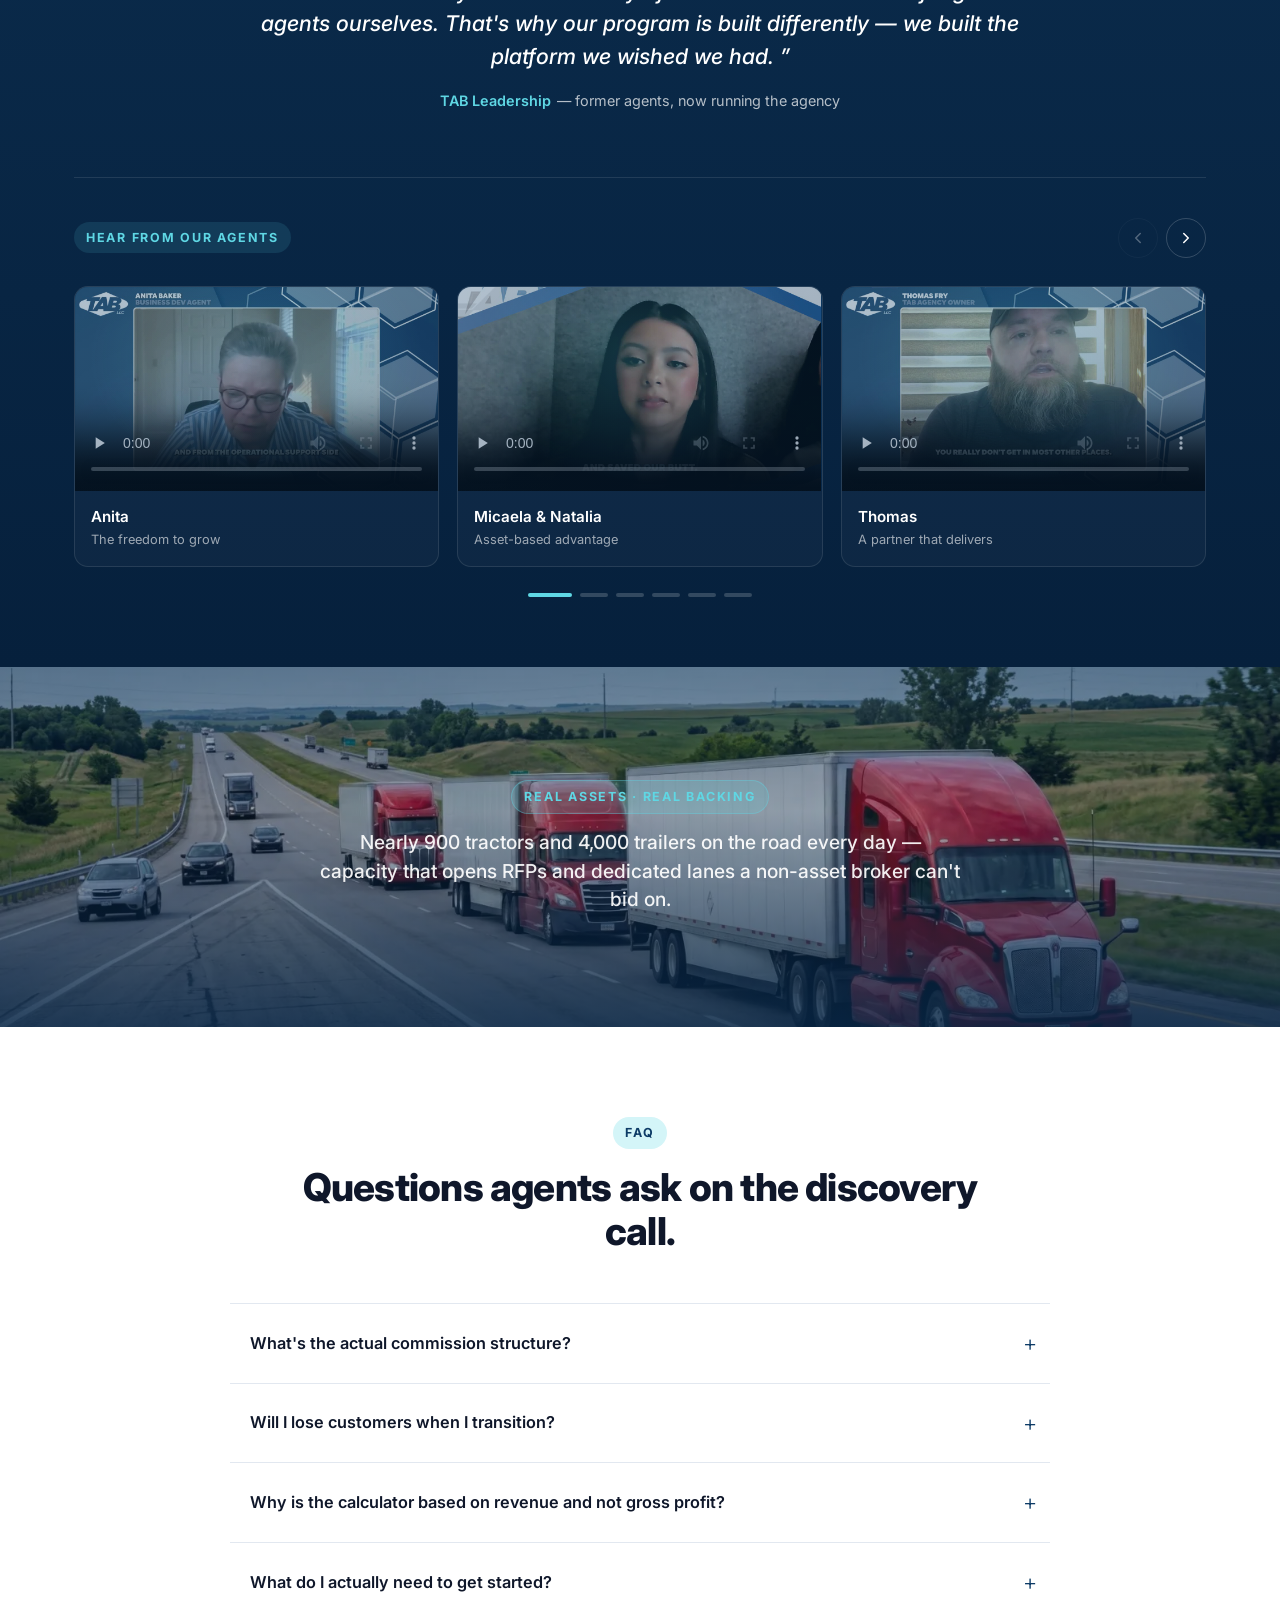
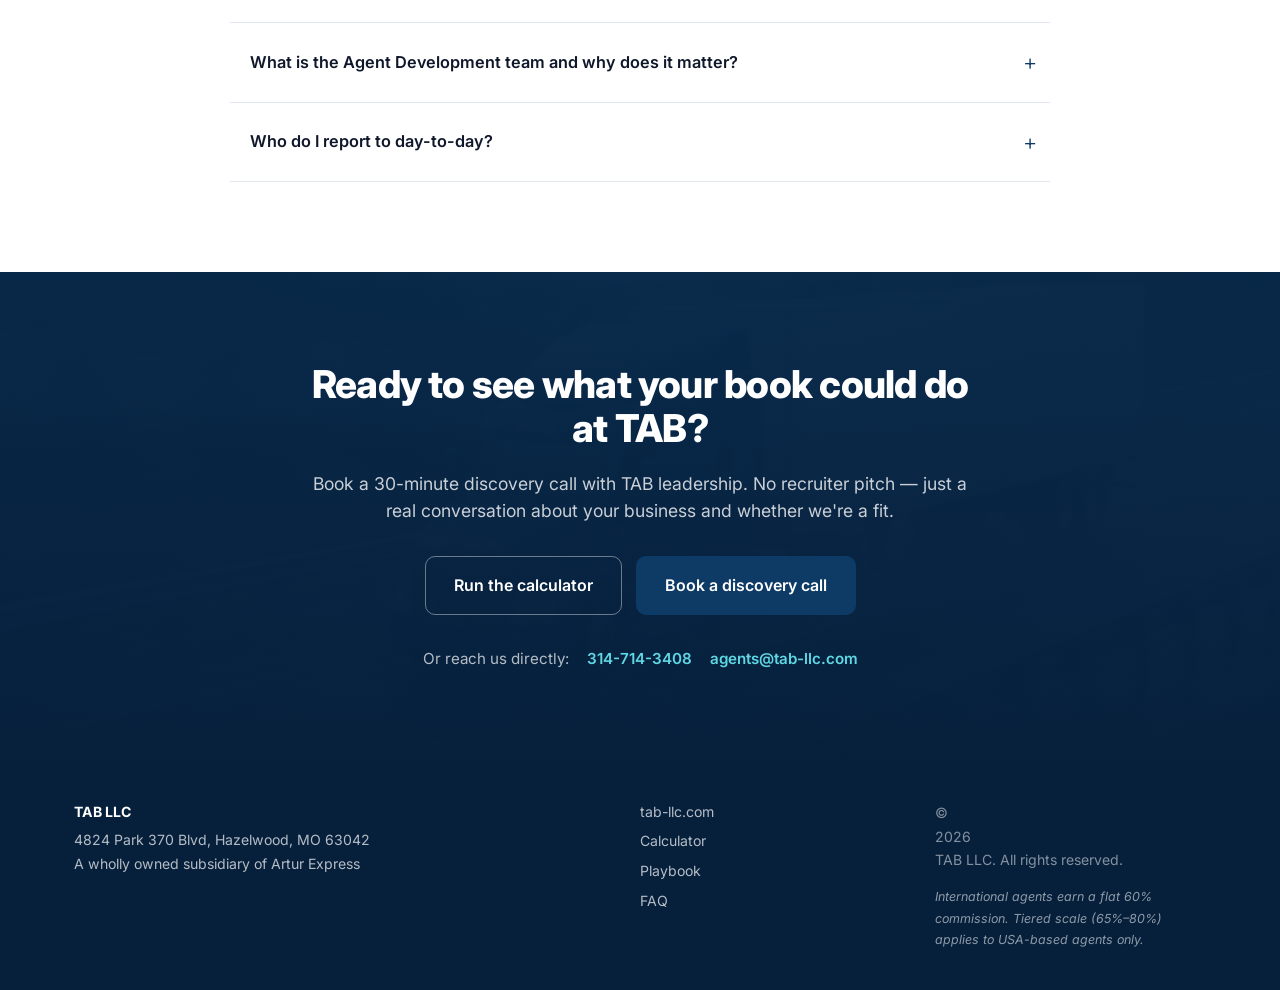
==== commit b2da75e8: "Calculator: blank revenue field with placeholder instead of default value Co-Authored-By: Claude Opu" ====
--- a/site/index.html
+++ b/site/index.html
@@ -32,6 +32,16 @@
 <noscript>
 <img height="1" width="1" style="display:none;" alt="" src="https://px.ads.linkedin.com/collect/?pid=8617988&fmt=gif" />
 </noscript>
+
+<!-- Apollo website tracker -->
+<script>function initApollo(){var n=Math.random().toString(36).substring(7),o=document.createElement("script");
+o.src="https://assets.apollo.io/micro/website-tracker/tracker.iife.js?nocache="+n,o.async=!0,o.defer=!0,
+o.onload=function(){window.trackingFunctions.onLoad({appId:"6631193d55b2f901c7789c56"})},
+document.head.appendChild(o)}initApollo();</script>
+
+<!-- Champion Digital Media portal tracker -->
+<script>window.__TRACKING_CONFIG__={endpoint:"https://portal.championdigitalmedia.com/api/track",siteId:"tab-llc"};</script>
+<script async src="https://portal.championdigitalmedia.com/tracker.js"></script>
 </head>
 <body>
 
@@ -138,7 +148,7 @@
           </label>
           <div class="input-prefix">
             <span>$</span>
-            <input type="number" id="annualRevenue" min="0" step="100000" value="6000000" required />
+            <input type="number" id="annualRevenue" min="0" step="100000" placeholder="e.g. 6,000,000" required />
           </div>
           <small>Top-line revenue (amount you bill your customers, not gross profit). This is what TAB bases your tier on.</small>
         </div>
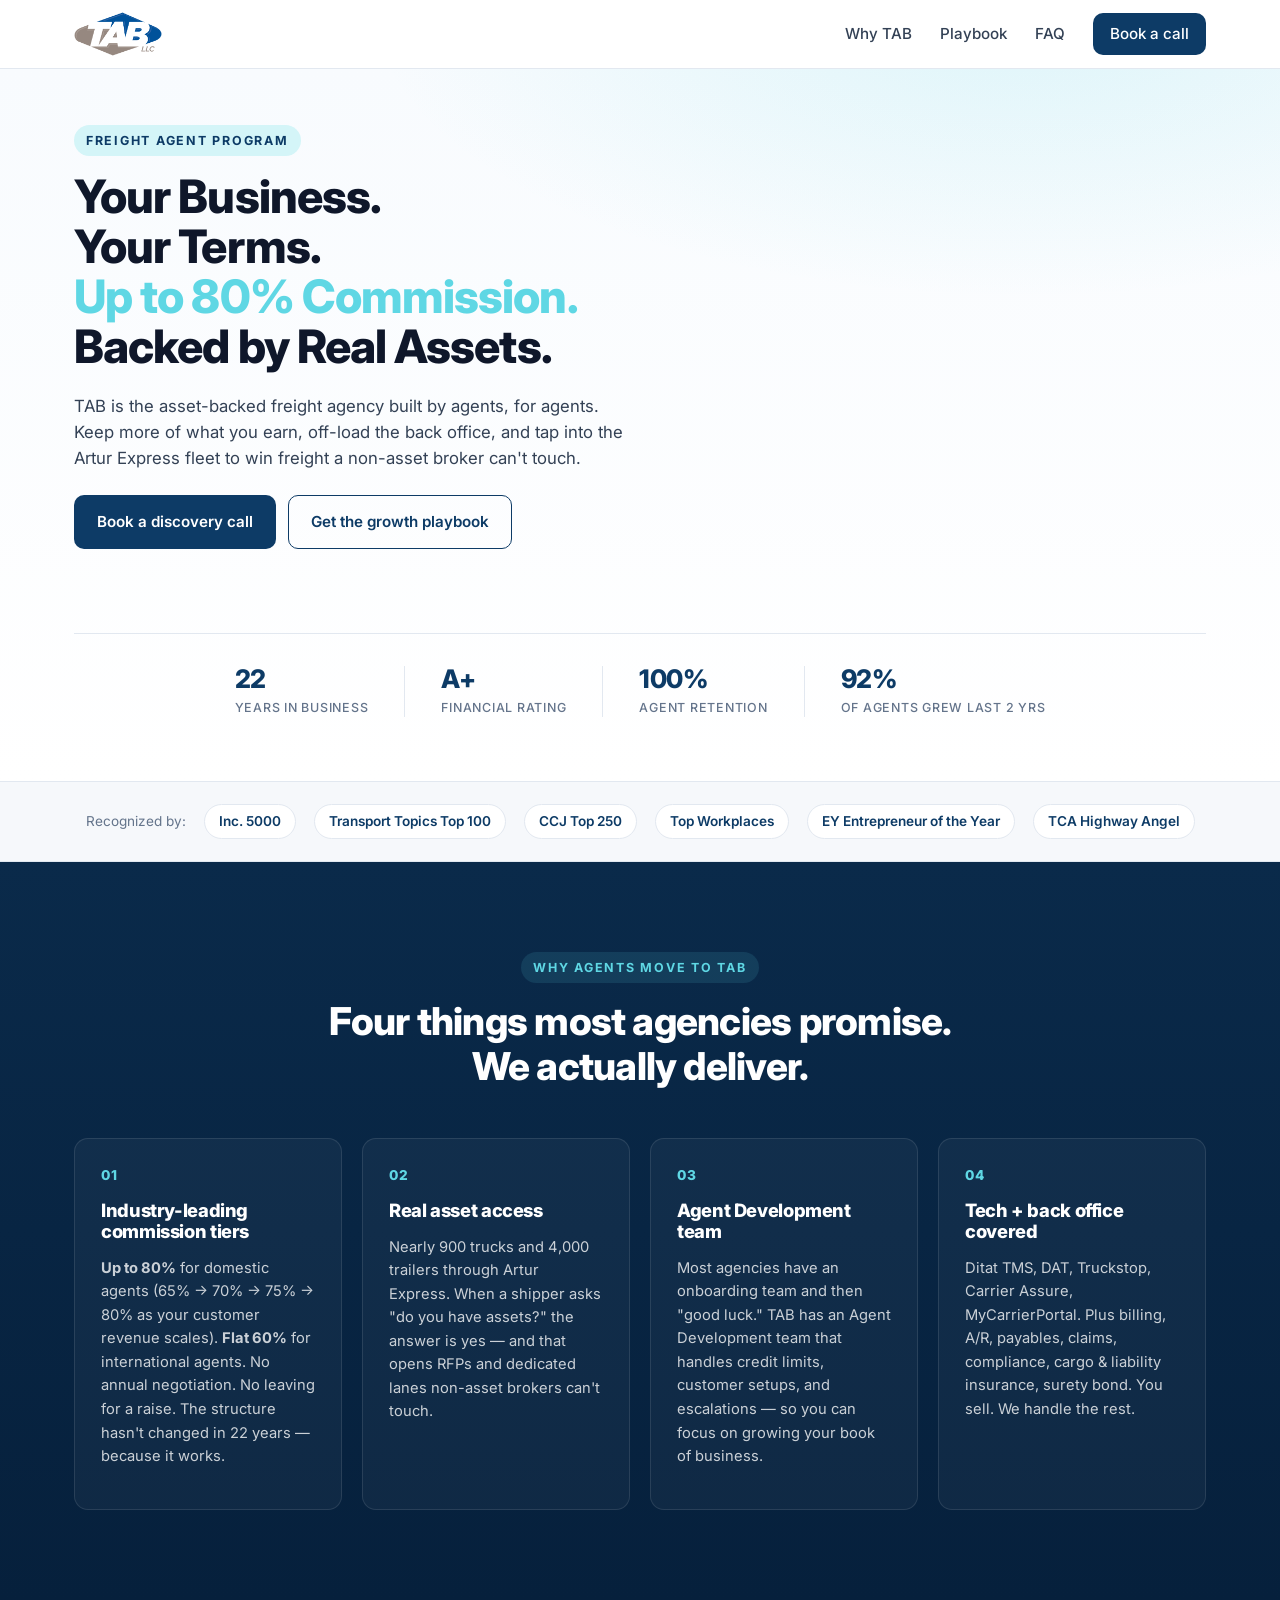
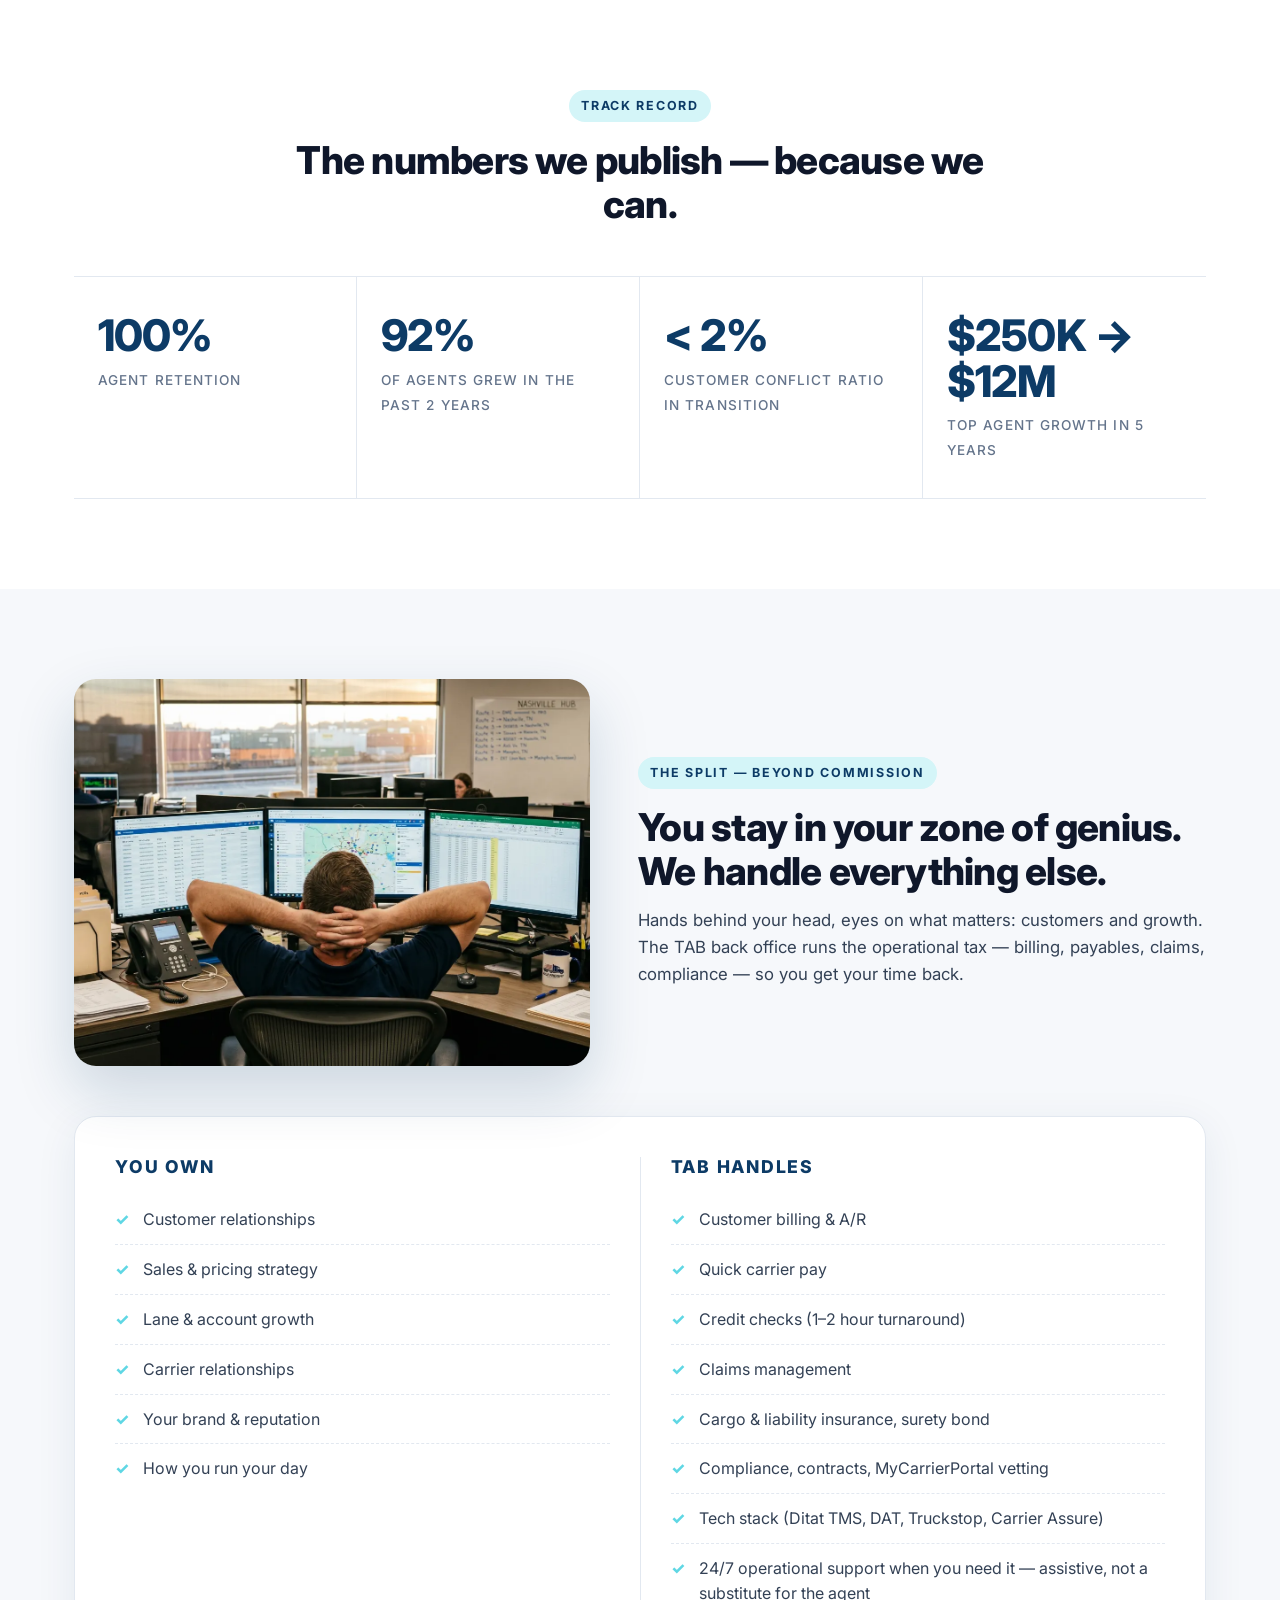
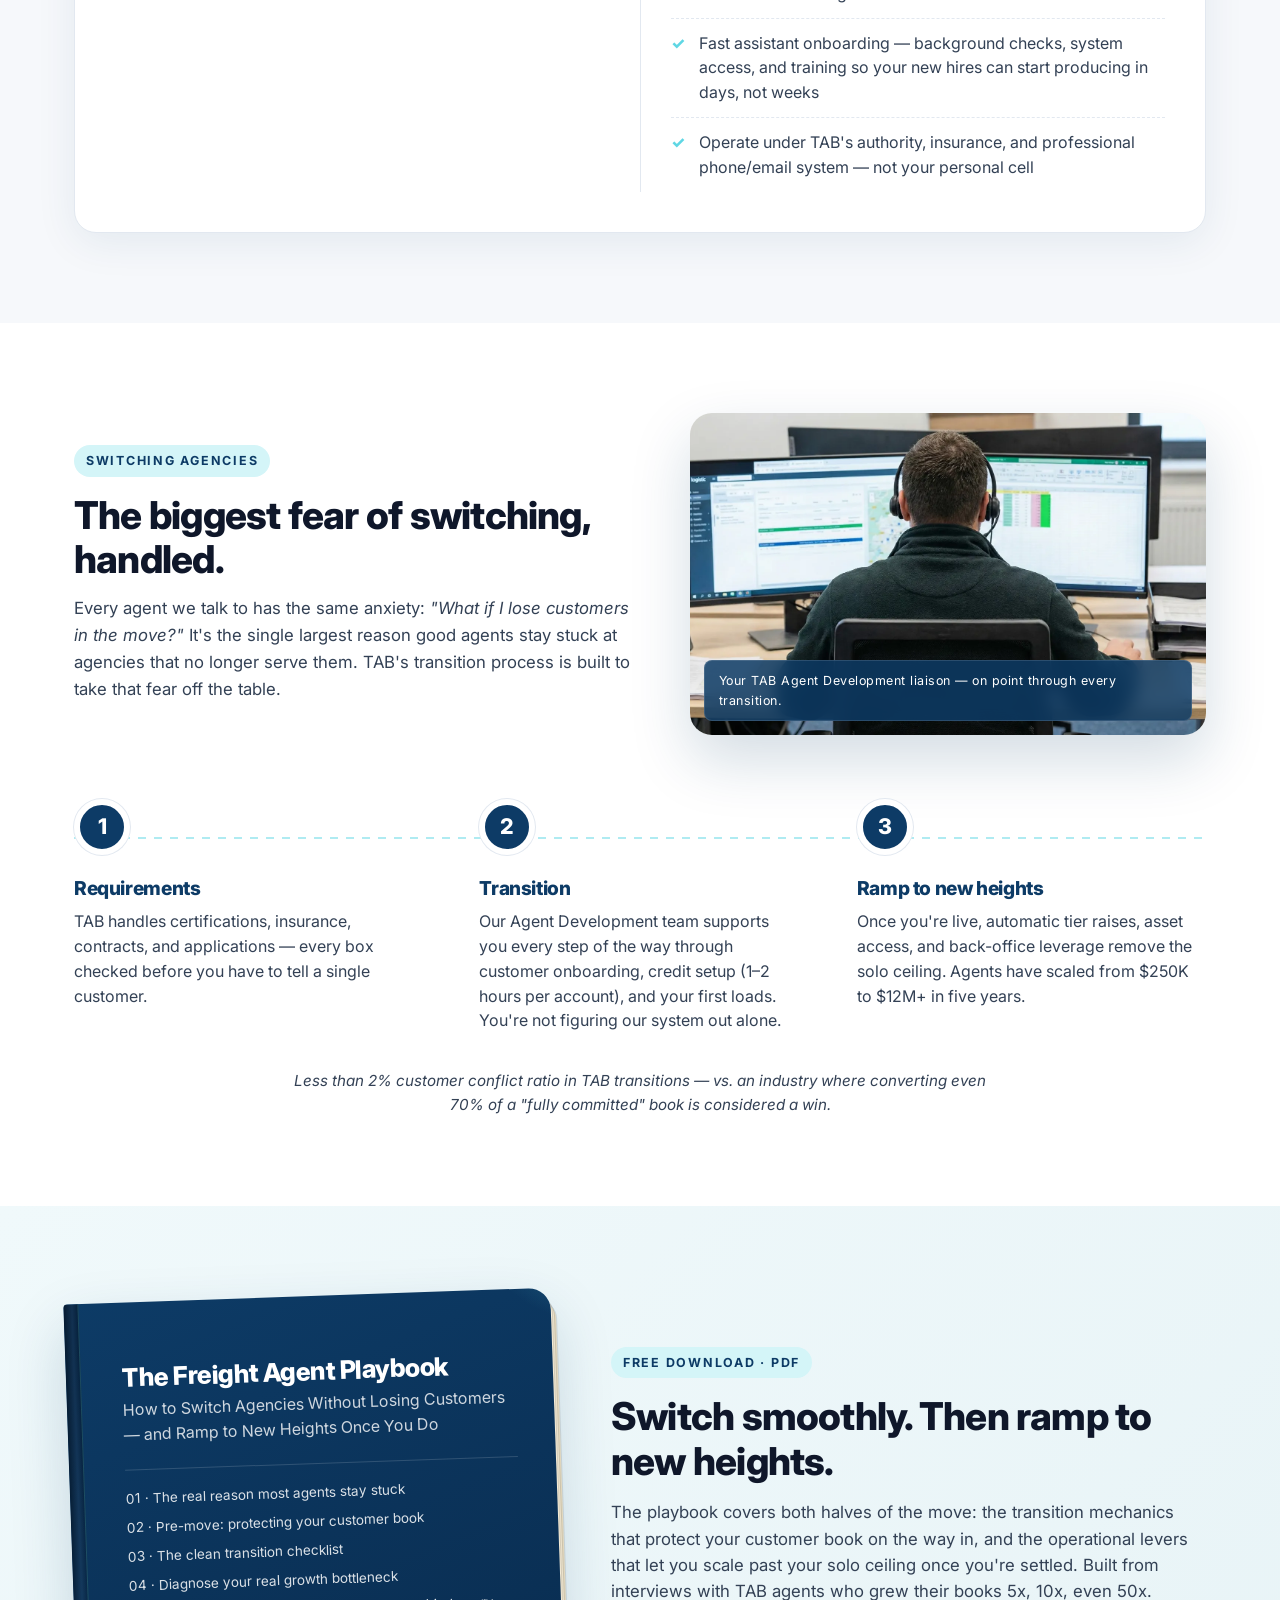
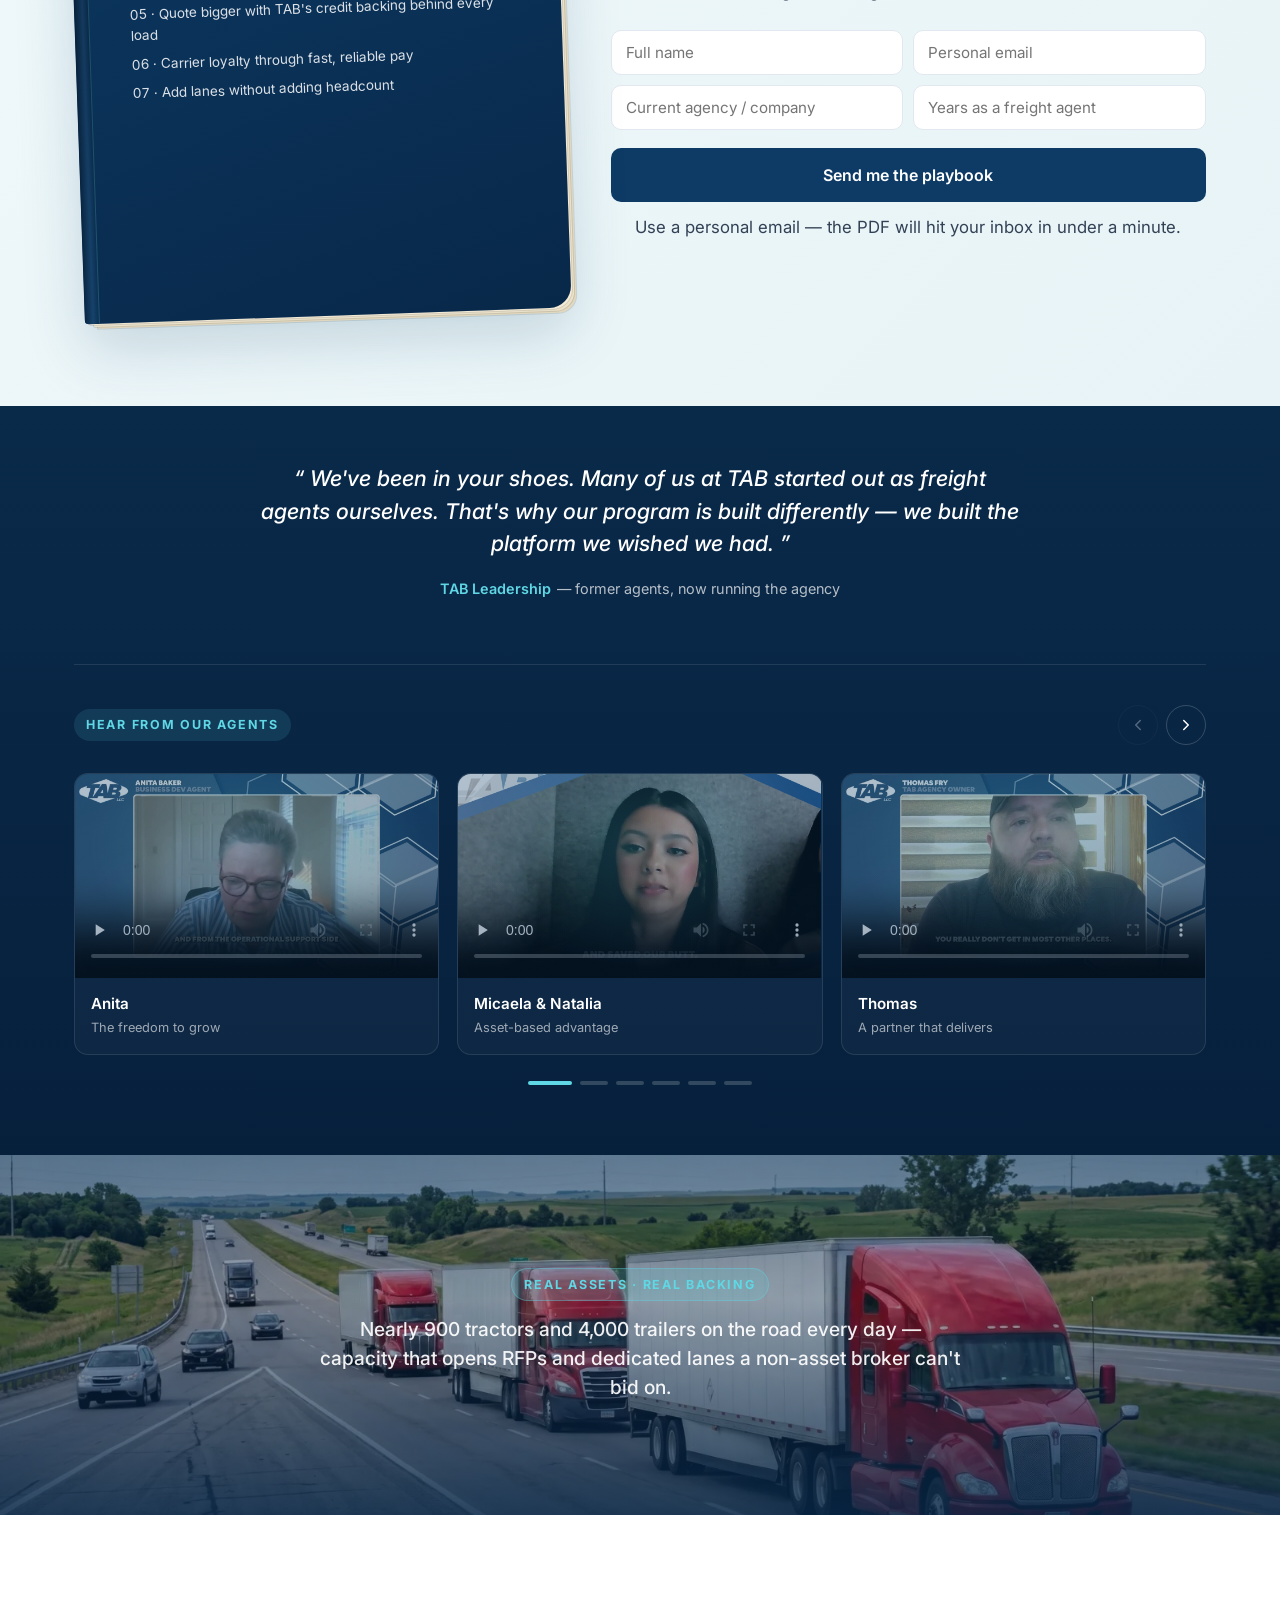
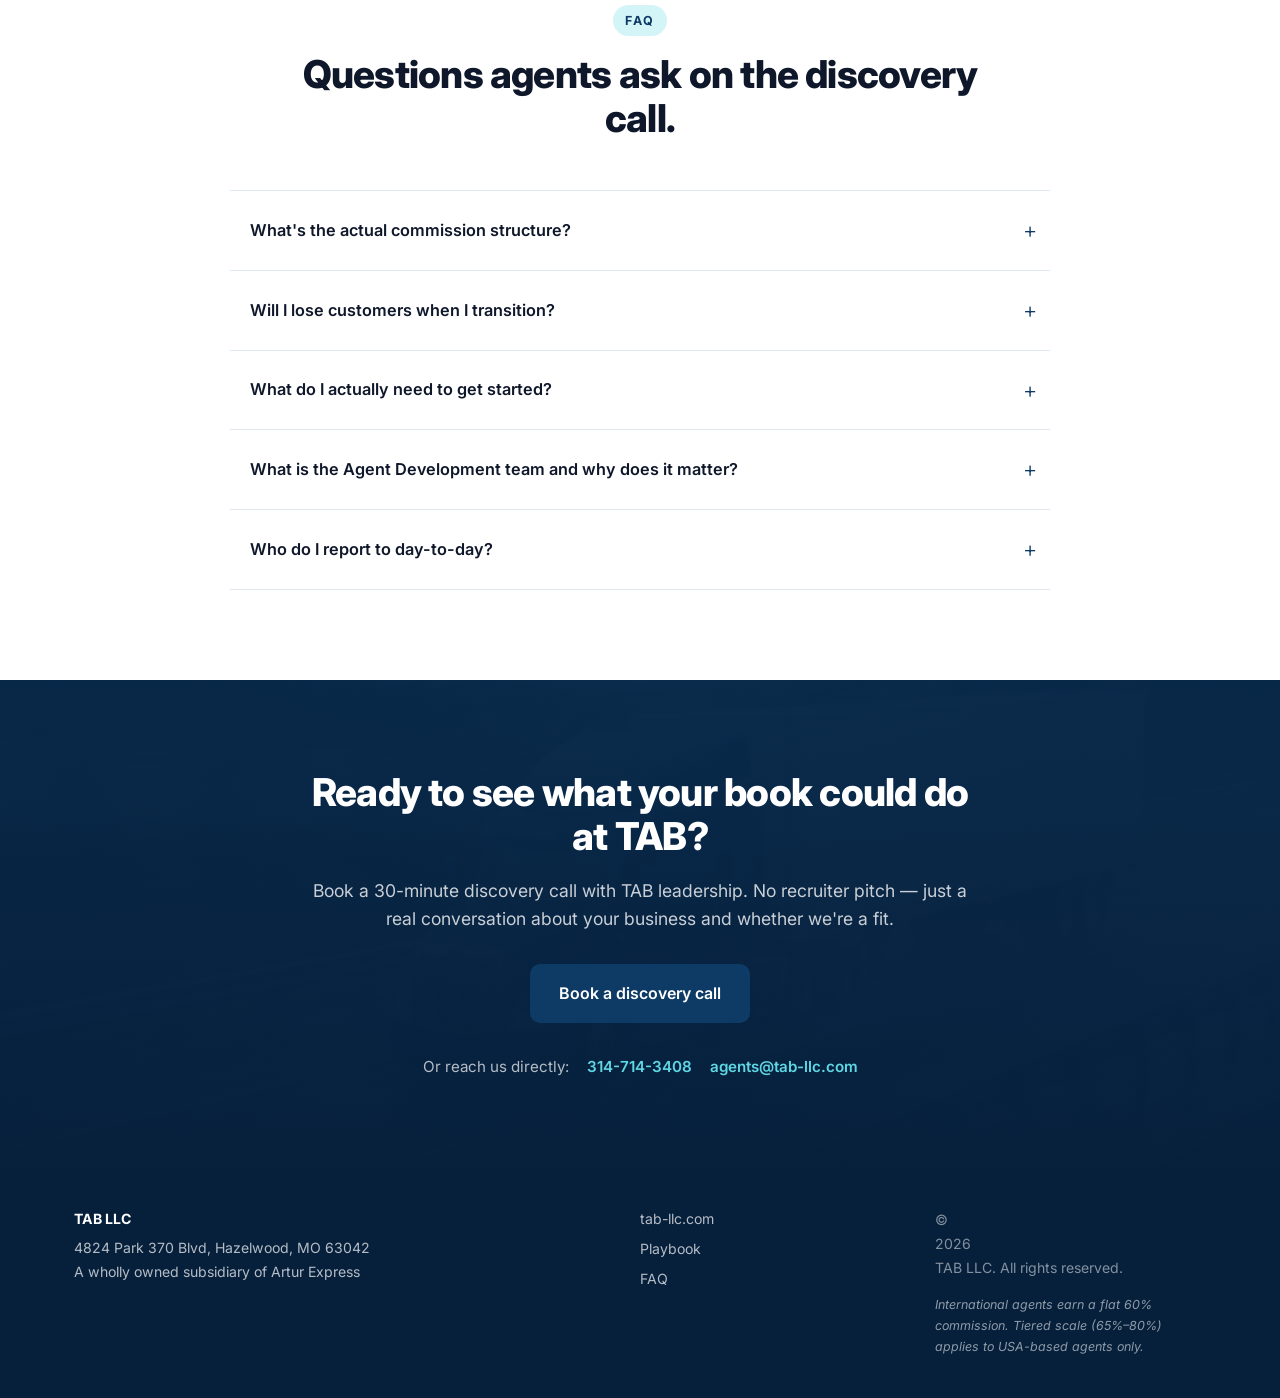
==== commit fb9c4adf: "Temporarily remove earnings calculator from landing page Pulls the calculator section, hero earnings" ====
--- a/site/index.html
+++ b/site/index.html
@@ -4,14 +4,14 @@
 <meta charset="utf-8" />
 <meta name="viewport" content="width=device-width, initial-scale=1" />
 <title>TAB Freight Agent Program | Up to 80% Commission, Asset-Backed</title>
-<meta name="description" content="Independent freight agents at TAB keep up to 80% of gross profit, get 24/7 ops support, and access nearly 900 trucks and 4,000 trailers through Artur Express. Calculate your commission lift." />
+<meta name="description" content="Independent freight agents at TAB keep up to 80% of gross profit, get 24/7 ops support, and access nearly 900 trucks and 4,000 trailers through Artur Express." />
 <meta property="og:title" content="TAB Freight Agent Program — Up to 80% Commission" />
-<meta property="og:description" content="Asset-backed freight agency built by agents, for agents. Calculate your commission lift in 30 seconds." />
+<meta property="og:description" content="Asset-backed freight agency built by agents, for agents. Keep more of what you earn and off-load the back office." />
 <meta property="og:type" content="website" />
 <link rel="preconnect" href="https://fonts.googleapis.com" />
 <link rel="preconnect" href="https://fonts.gstatic.com" crossorigin />
 <link href="https://fonts.googleapis.com/css2?family=Inter:wght@400;500;600;700;800;900&display=swap" rel="stylesheet" />
-<link rel="stylesheet" href="styles.css?v=li1" />
+<link rel="stylesheet" href="styles.css?v=li3" />
 
 <!-- LinkedIn Insight Tag -->
 <script type="text/javascript">
@@ -42,6 +42,86 @@
 <!-- Champion Digital Media portal tracker -->
 <script>window.__TRACKING_CONFIG__={endpoint:"https://portal.championdigitalmedia.com/api/track",siteId:"tab-llc"};</script>
 <script async src="https://portal.championdigitalmedia.com/tracker.js"></script>
+
+<!-- Structured data (Organization + WebSite + FAQ) for search & AI answer engines -->
+<script type="application/ld+json">
+{
+  "@context": "https://schema.org",
+  "@graph": [
+    {
+      "@type": "Organization",
+      "@id": "https://growwithtab.com/#organization",
+      "name": "TAB",
+      "legalName": "TAB LLC",
+      "url": "https://growwithtab.com/",
+      "description": "TAB is an asset-backed freight brokerage agency that partners with independent freight agents, offering up to 80% commission on gross profit, 24/7 operations support, and access to nearly 900 trucks and 4,000 trailers through Artur Express.",
+      "telephone": "+1-314-714-3408",
+      "email": "agents@tab-llc.com",
+      "areaServed": "US",
+      "knowsAbout": [
+        "Freight brokerage",
+        "Freight agent commission programs",
+        "Independent freight agents",
+        "Asset-backed logistics"
+      ]
+    },
+    {
+      "@type": "WebSite",
+      "@id": "https://growwithtab.com/#website",
+      "url": "https://growwithtab.com/",
+      "name": "TAB Freight Agent Program",
+      "description": "Independent freight agents at TAB keep up to 80% of gross profit, get 24/7 ops support, and access nearly 900 trucks and 4,000 trailers through Artur Express.",
+      "publisher": { "@id": "https://growwithtab.com/#organization" }
+    },
+    {
+      "@type": "FAQPage",
+      "@id": "https://growwithtab.com/#faq",
+      "mainEntity": [
+        {
+          "@type": "Question",
+          "name": "What's the actual commission structure?",
+          "acceptedAnswer": {
+            "@type": "Answer",
+            "text": "Domestic agents are tiered off their top-line customer revenue (not gross profit): 65% up to $5M, 70% from $5M–$10M, 75% from $10M–$20M, and 80% above $20M. International agents earn a flat 60%. Tier raises are automatic as your revenue crosses each threshold — you don't have to ask for them, and they've never changed in 22 years."
+          }
+        },
+        {
+          "@type": "Question",
+          "name": "Will I lose customers when I transition?",
+          "acceptedAnswer": {
+            "@type": "Answer",
+            "text": "Less than 2% customer conflict ratio in TAB transitions. Most agencies are happy if 70% of a fully committed book actually converts. The difference is our Agent Development team — we sit with you through customer onboarding, credit setup (1–2 hours per account), and your first loads, instead of handing you a portal and wishing you luck."
+          }
+        },
+        {
+          "@type": "Question",
+          "name": "What do I actually need to get started?",
+          "acceptedAnswer": {
+            "@type": "Answer",
+            "text": "A computer, a phone, high-speed internet, transportation experience, and a customer book of business. Everything else — TMS, carrier load boards, B2B data intelligence tools (at reduced cost), insurance, surety bond, authority, billing, claims — is on TAB. Note: TAB does not provide customer leads."
+          }
+        },
+        {
+          "@type": "Question",
+          "name": "What is the Agent Development team and why does it matter?",
+          "acceptedAnswer": {
+            "@type": "Answer",
+            "text": "It's a dedicated team that handles credit limits, customer setups, and escalations on your behalf — and helps you navigate the system in your first weeks. Most agencies have an onboarding team and then good luck, email us. TAB built the Agent Development team because we kept hearing from agents that real, ongoing support was the thing they were missing everywhere else."
+          }
+        },
+        {
+          "@type": "Question",
+          "name": "Who do I report to day-to-day?",
+          "acceptedAnswer": {
+            "@type": "Answer",
+            "text": "You run your own book. TAB is a partner and a back office, not a manager. Operational support is 24/7 when you need it."
+          }
+        }
+      ]
+    }
+  ]
+}
+</script>
 </head>
 <body>
 
@@ -52,7 +132,6 @@
       <img src="assets/logo.png" alt="TAB" class="brand-logo" />
     </a>
     <nav class="nav-links">
-      <a href="#calculator">Calculator</a>
       <a href="#difference">Why TAB</a>
       <a href="#playbook">Playbook</a>
       <a href="#faq">FAQ</a>
@@ -64,41 +143,16 @@
 <!-- ============ HERO ============ -->
 <section id="top" class="hero">
   <div class="container">
-  <div class="hero-grid">
+  <div class="hero-grid hero-grid--solo">
     <div class="hero-copy">
       <span class="eyebrow">Freight Agent Program</span>
       <h1>Your Business.<br/>Your Terms.<br/><span class="accent">Up to 80% Commission.</span><br/>Backed by Real Assets.</h1>
       <p class="lede">TAB is the asset-backed freight agency built by agents, for agents. Keep more of what you earn, off-load the back office, and tap into the Artur Express fleet to win freight a non-asset broker can't touch.</p>
       <div class="hero-ctas">
-        <a href="#calculator" class="btn btn-primary btn-lg">Calculate your commission lift</a>
+        <a href="https://meetings-na2.hubspot.com/brian-aubuchon?uuid=6d1750eb-50ef-4dce-ad5d-9bf71dc2f1e6" target="_blank" rel="noopener" class="btn btn-primary btn-lg">Book a discovery call</a>
         <a href="#playbook" class="btn btn-ghost btn-lg">Get the growth playbook</a>
       </div>
     </div>
-    <aside class="hero-preview" aria-label="Earnings preview">
-      <div class="hero-preview-tag">A quick example</div>
-      <p class="hero-preview-setup">
-        A domestic agent doing <strong>$6M</strong> in revenue at a <strong>60%</strong> split moves to TAB and earns…
-      </p>
-      <div class="hero-preview-lift">
-        <span class="hero-preview-prefix">+</span>
-        <span class="hero-preview-number" data-target="90000">$0</span>
-        <span class="hero-preview-suffix">/ year</span>
-      </div>
-      <div class="hero-preview-meta">
-        <span class="hero-preview-pct">+16.7% raise</span>
-        <span class="hero-preview-divider"></span>
-        <span class="hero-preview-note">Same book. Same effort.</span>
-      </div>
-      <div class="hero-preview-breakdown">
-        <div><span>Agent today</span><strong>$540,000</strong></div>
-        <div class="arrow">→</div>
-        <div><span>Agent at TAB</span><strong>$630,000</strong></div>
-      </div>
-      <a href="#calculator" class="hero-preview-cta">
-        Run your own numbers
-        <span class="hero-preview-cta-arrow">↓</span>
-      </a>
-    </aside>
   </div><!-- /hero-grid -->
 
   <ul class="hero-proof">
@@ -123,122 +177,7 @@
   </div>
 </section>
 
-<!-- ============ CALCULATOR ============ -->
-<section id="calculator" class="section calc-section">
-  <div class="container">
-    <div class="section-head">
-      <span class="eyebrow">Earnings Calculator · 30-Second Tool</span>
-      <h2>See exactly how much more you'd earn at TAB</h2>
-      <p>Enter the <strong>top-line revenue you bill customers</strong> and your current split. We'll show your projected take-home at TAB — based on our published commission tiers.</p>
-    </div>
-
-    <div class="calc-grid">
-      <form id="calc-form" class="calc-form" novalidate>
-        <div class="field">
-          <label for="annualRevenue">
-            Your annual customer revenue
-            <span class="info-tip" tabindex="0" aria-label="See definitions">
-              <span class="info-tip-icon" aria-hidden="true">ⓘ</span>
-              <span class="info-tip-content" role="tooltip">
-                <strong>Revenue</strong> — total amount you bill your customers.<br/>
-                <strong>Gross profit</strong> — revenue minus what you pay carriers.<br/>
-                <strong>Margin</strong> — gross profit ÷ revenue (industry blend ≈ 15%).
-              </span>
-            </span>
-          </label>
-          <div class="input-prefix">
-            <span>$</span>
-            <input type="number" id="annualRevenue" min="0" step="100000" placeholder="e.g. 6,000,000" required />
-          </div>
-          <small>Top-line revenue (amount you bill your customers, not gross profit). This is what TAB bases your tier on.</small>
-        </div>
-
-        <div class="field">
-          <label for="region">Where are you based?</label>
-          <select id="region" class="select" required>
-            <option value="" disabled selected>Select a region…</option>
-            <option value="domestic">USA</option>
-            <option value="international">International</option>
-          </select>
-          <small id="region-help">USA-based agents earn the tiered scale up to 80%. International agents earn a flat 60% (locked).</small>
-        </div>
-
-        <div class="field">
-          <label for="currentSplit">Your current commission split</label>
-          <div class="input-suffix">
-            <input type="number" id="currentSplit" min="1" max="100" step="1" placeholder="e.g. 60" required />
-            <span>%</span>
-          </div>
-          <small id="currentSplit-help">Most agents fall between 50% and 70%.</small>
-        </div>
-
-        <div class="field">
-          <label for="gpMargin">(Optional) Your average gross profit margin</label>
-          <div class="input-suffix">
-            <input type="number" id="gpMargin" min="0" max="100" step="0.5" placeholder="15" />
-            <span>%</span>
-          </div>
-          <small>Leave blank to use the historical 15% industry blend.</small>
-        </div>
-
-        <button type="submit" class="btn btn-primary btn-lg btn-block">Calculate my lift</button>
-      </form>
-
-      <div class="calc-result" id="calc-result" aria-live="polite">
-        <div class="calc-result-head">
-          <span class="eyebrow">Your projection</span>
-          <h3>Run the numbers</h3>
-          <p class="muted">Fill the form and hit calculate.</p>
-        </div>
-
-        <div class="calc-numbers" hidden>
-          <div class="calc-row">
-            <span>Your TAB commission tier</span>
-            <strong id="r-tier">—</strong>
-          </div>
-          <div class="calc-row">
-            <span>Estimated gross profit</span>
-            <strong id="r-gp">$0</strong>
-          </div>
-          <div class="calc-row">
-            <span>You today</span>
-            <strong id="r-current">$0</strong>
-          </div>
-          <div class="calc-row total">
-            <span>You at TAB</span>
-            <strong id="r-tab">$0</strong>
-          </div>
-          <div class="calc-lift">
-            <div>
-              <span>You'd earn an additional</span>
-              <strong id="r-delta">$0 / year</strong>
-            </div>
-            <div class="calc-lift-pct">
-              <span>That's a</span>
-              <strong id="r-pct">+0%</strong>
-              <span>lift</span>
-            </div>
-          </div>
-          <p class="calc-disclaimer"><strong>For illustration only.</strong> This is a preliminary estimate based on TAB's published commission tiers and a 15% historical industry margin — not a guaranteed offer or commitment.</p>
-        </div>
-
-        <form id="lead-form" class="lead-form" hidden>
-          <h4>Email me this report + the Growth Playbook</h4>
-          <div class="lead-row">
-            <input type="text" name="name" placeholder="Full name" required />
-            <input type="email" name="email" placeholder="Personal email" required />
-          </div>
-          <div class="lead-row">
-            <input type="tel" name="phone" placeholder="Phone (optional)" />
-            <input type="text" name="company" placeholder="Current agency / company" />
-          </div>
-          <button type="submit" class="btn btn-primary btn-block">Send my report + playbook</button>
-          <p class="form-note">Use a personal email — we'll send your custom report there. No spam.</p>
-        </form>
-      </div>
-    </div>
-  </div>
-</section>
+<!-- ============ CALCULATOR (temporarily removed) ============ -->
 
 <!-- ============ THE TAB DIFFERENCE ============ -->
 <section id="difference" class="section dark">
@@ -528,10 +467,6 @@
         <p>Less than 2% customer conflict ratio in TAB transitions. Most agencies are happy if 70% of a "fully committed" book actually converts. The difference is our Agent Development team — we sit with you through customer onboarding, credit setup (1–2 hours per account), and your first loads, instead of handing you a portal and wishing you luck.</p>
       </details>
       <details>
-        <summary>Why is the calculator based on revenue and not gross profit?</summary>
-        <p>Because the TAB tiers are off the revenue you bill the customer — that's a meaningful advantage. Most agency programs tier off gross profit, which can be inflated, deflated, or interpreted differently. Tiering off top-line revenue is cleaner and harder to game in either direction.</p>
-      </details>
-      <details>
         <summary>What do I actually need to get started?</summary>
         <p>A computer, a phone, high-speed internet, transportation experience, and a customer book of business. Everything else — TMS, carrier load boards, B2B data intelligence tools (at reduced cost), insurance, surety bond, authority, billing, claims — is on TAB. <em>Note: TAB does not provide customer leads.</em></p>
       </details>
@@ -557,7 +492,6 @@
     <h2>Ready to see what your book could do at TAB?</h2>
     <p>Book a 30-minute discovery call with TAB leadership. No recruiter pitch — just a real conversation about your business and whether we're a fit.</p>
     <div class="cta-buttons">
-      <a href="#calculator" class="btn btn-ghost-light btn-lg">Run the calculator</a>
       <a href="https://meetings-na2.hubspot.com/brian-aubuchon?uuid=6d1750eb-50ef-4dce-ad5d-9bf71dc2f1e6" target="_blank" rel="noopener" class="btn btn-primary btn-lg">Book a discovery call</a>
     </div>
     <div class="cta-contact">
@@ -578,7 +512,6 @@
     </div>
     <div class="footer-links">
       <a href="https://tab-llc.com" target="_blank" rel="noopener">tab-llc.com</a>
-      <a href="#calculator">Calculator</a>
       <a href="#playbook">Playbook</a>
       <a href="#faq">FAQ</a>
     </div>
@@ -589,6 +522,6 @@
   </div>
 </footer>
 
-<script src="calculator.js?v=li2"></script>
+<script src="calculator.js?v=li3"></script>
 </body>
 </html>
--- a/site/styles.css
+++ b/site/styles.css
@@ -183,6 +183,8 @@
 @media (max-width: 920px) {
   .hero-grid { grid-template-columns: 1fr; gap: 36px; }
 }
+/* Single-column hero (used while the earnings preview / calculator is pulled) */
+.hero-grid--solo { grid-template-columns: 1fr; max-width: 760px; }
 .hero-copy h1 {
   font-size: clamp(1.9rem, 3.6vw, 2.9rem);
   line-height: 1.08;
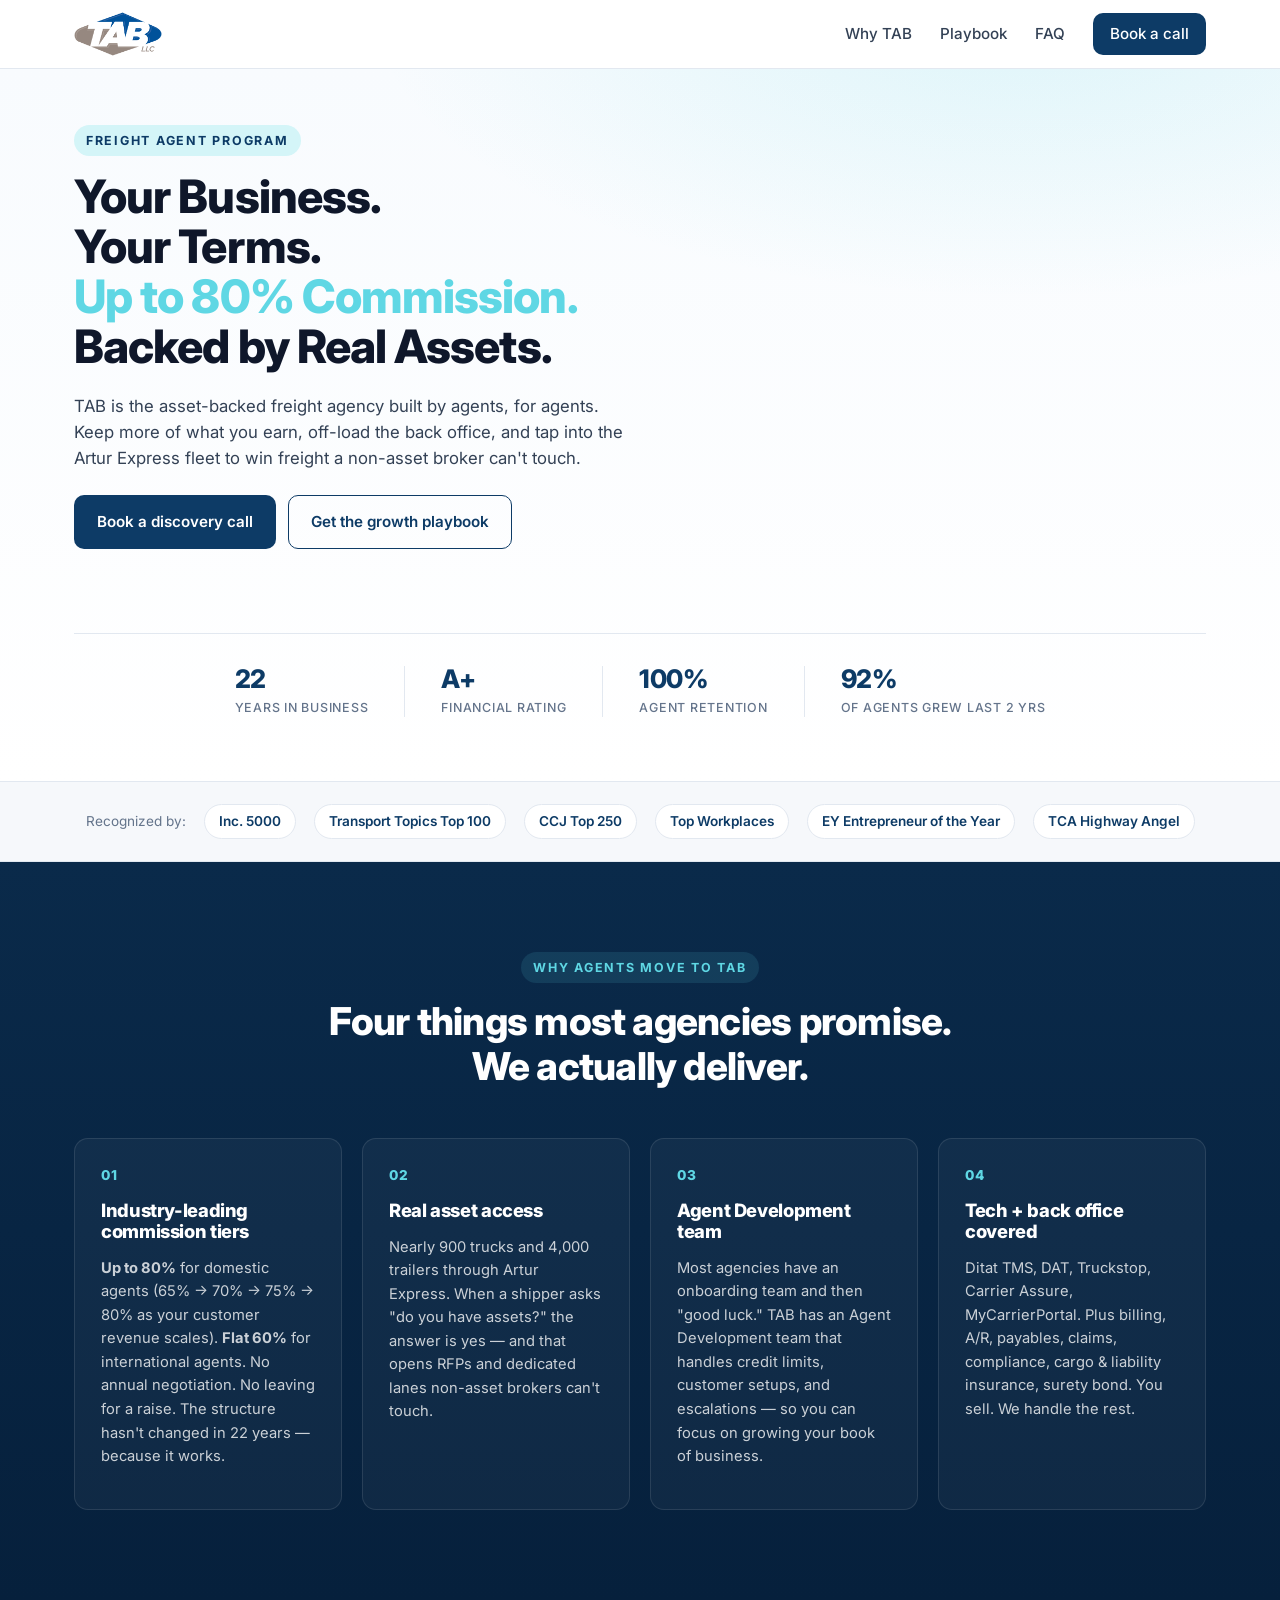
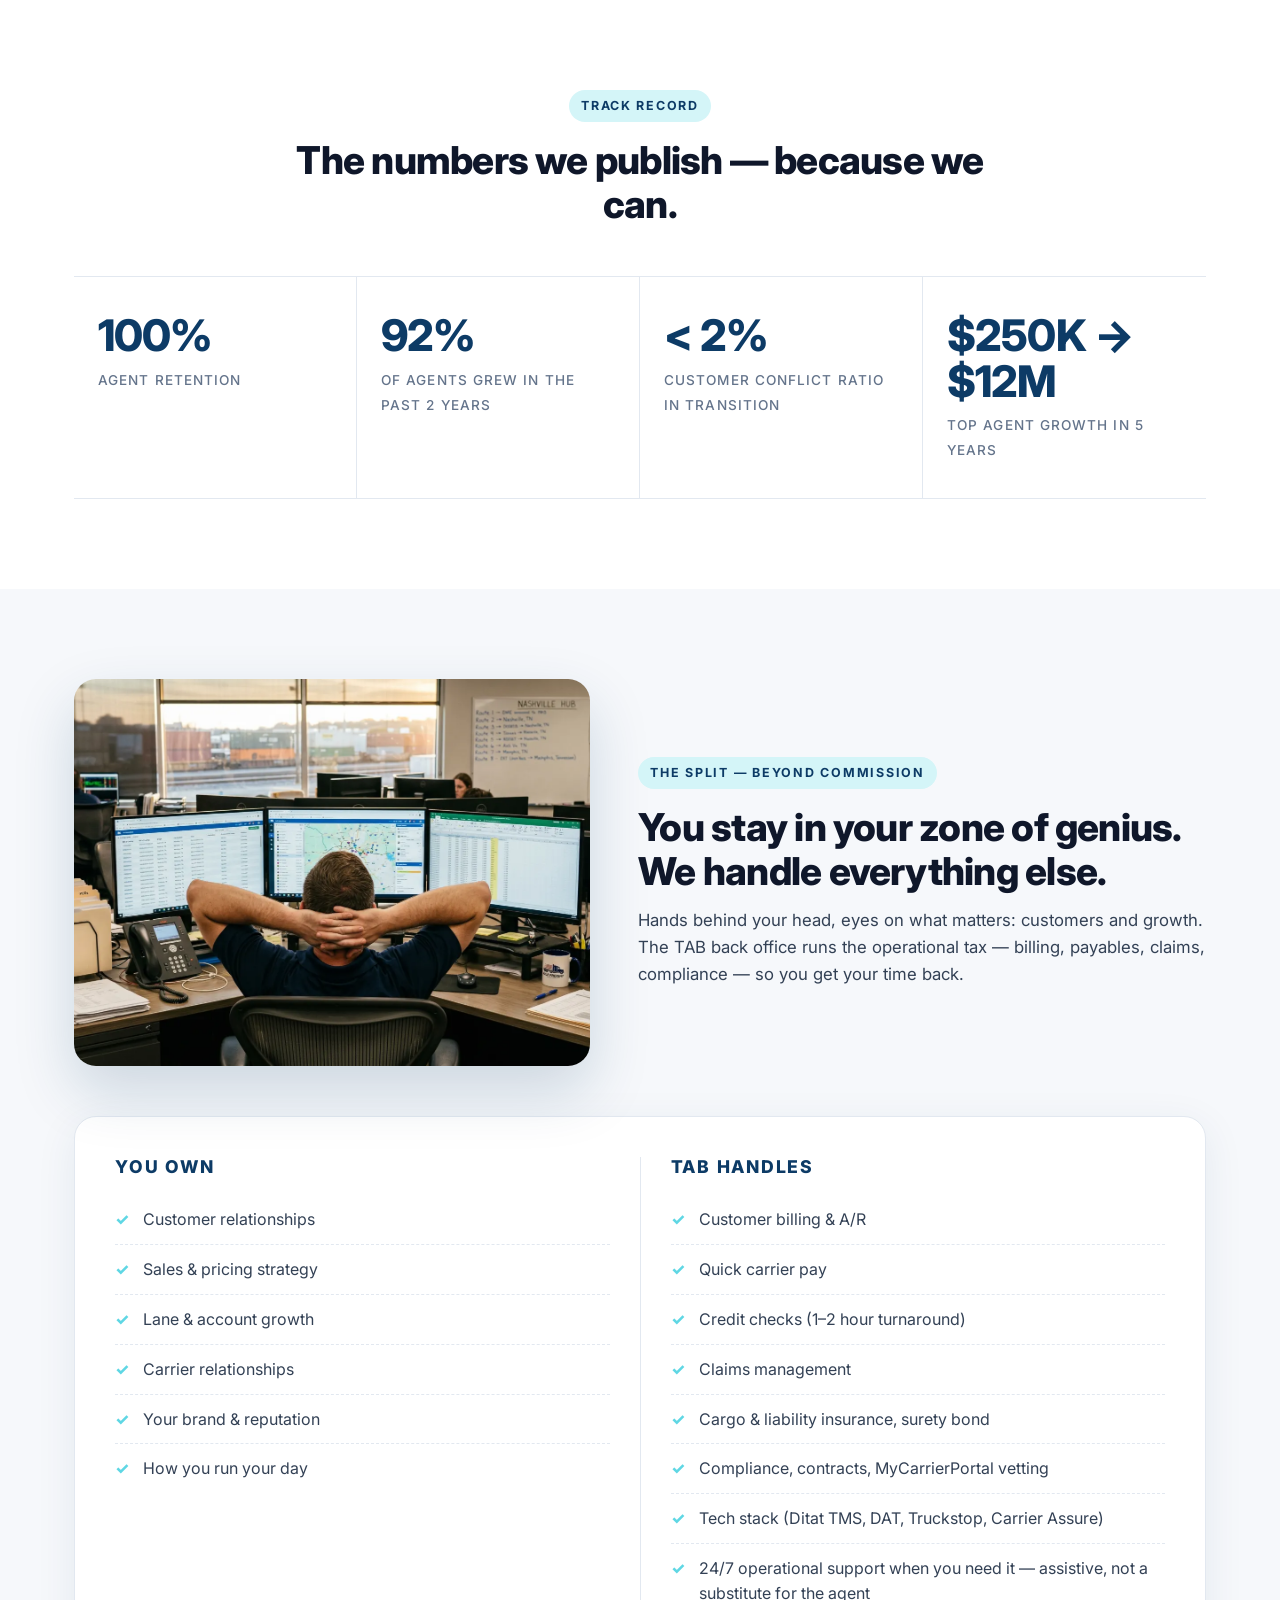
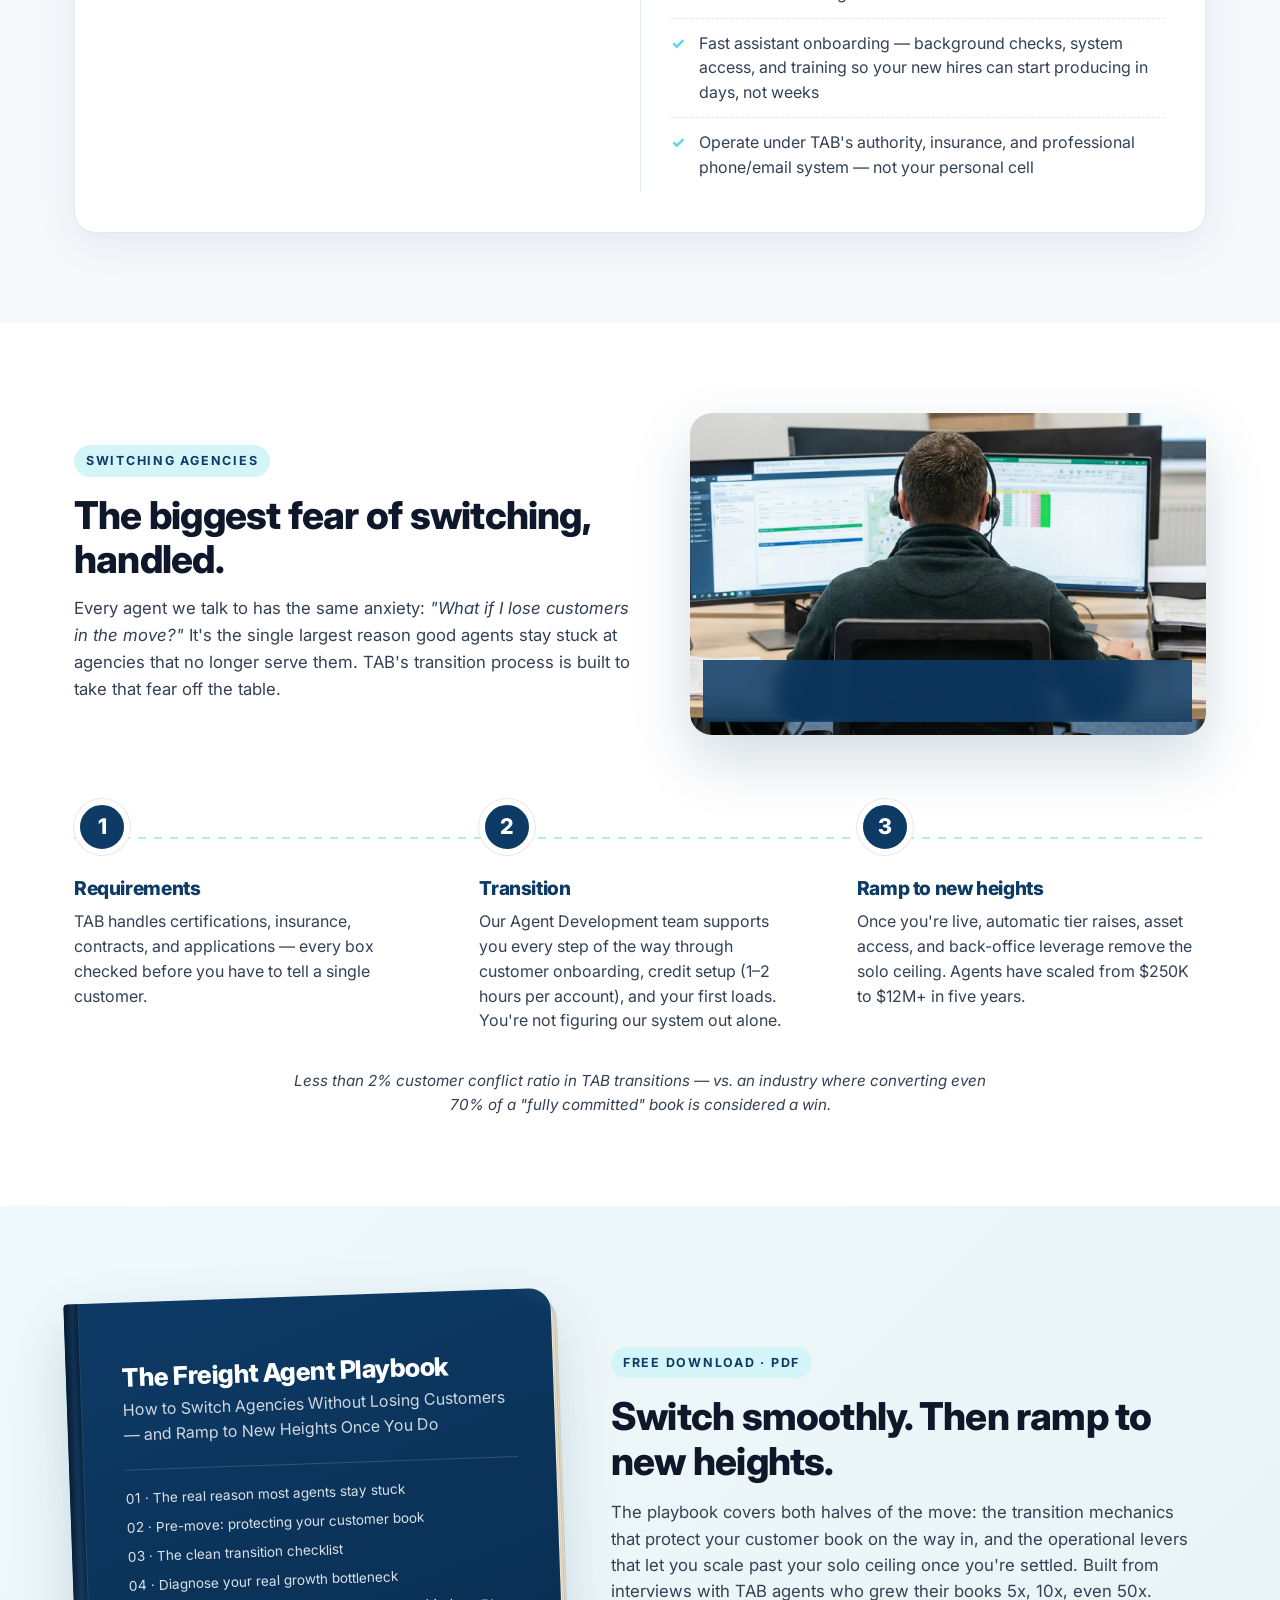
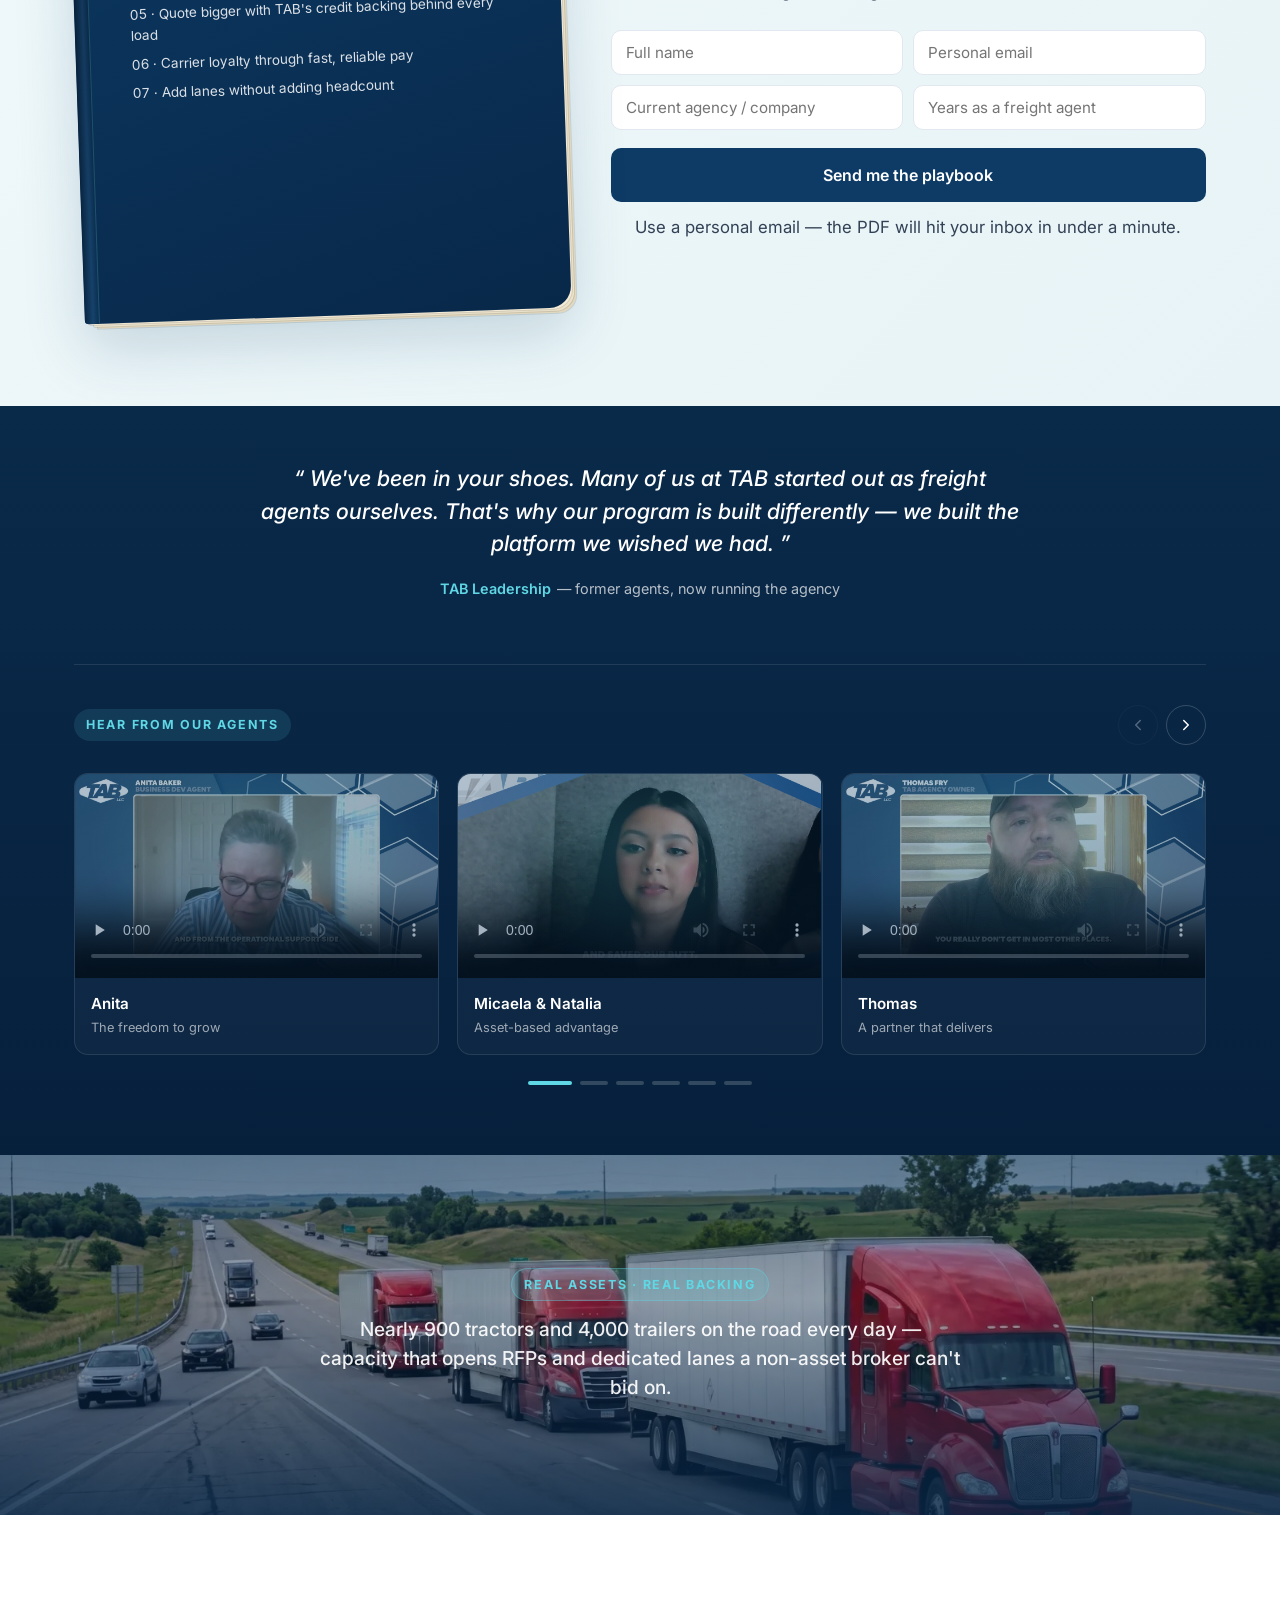
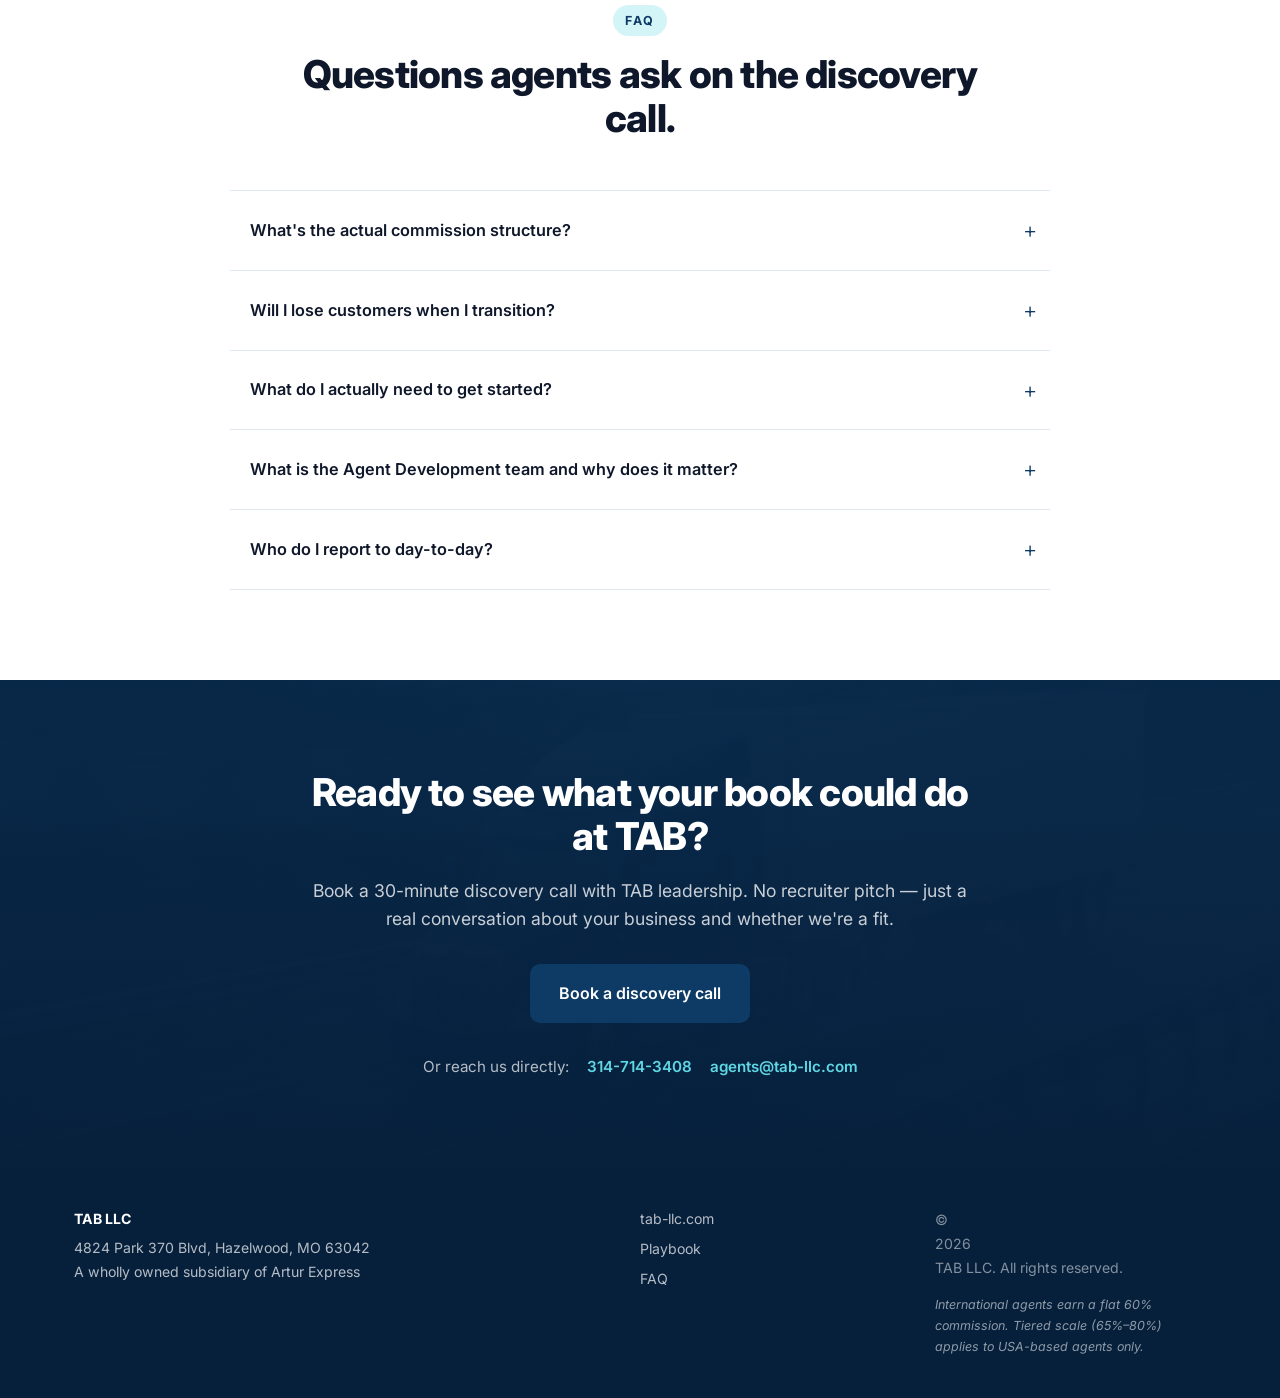
==== commit 7bff42fc: "Add Google Tag Manager container GTM-KV6VND3X to landing page Uses Google's standard GTM head snippe" ====
--- a/site/index.html
+++ b/site/index.html
@@ -3,6 +3,14 @@
 <head>
 <meta charset="utf-8" />
 <meta name="viewport" content="width=device-width, initial-scale=1" />
+
+<!-- Google Tag Manager -->
+<script>(function(w,d,s,l,i){w[l]=w[l]||[];w[l].push({'gtm.start':
+new Date().getTime(),event:'gtm.js'});var f=d.getElementsByTagName(s)[0],
+j=d.createElement(s),dl=l!='dataLayer'?'&l='+l:'';j.async=true;j.src=
+'https://www.googletagmanager.com/gtm.js?id='+i+dl;f.parentNode.insertBefore(j,f);
+})(window,document,'script','dataLayer','GTM-KV6VND3X');</script>
+<!-- End Google Tag Manager -->
 <title>TAB Freight Agent Program | Up to 80% Commission, Asset-Backed</title>
 <meta name="description" content="Independent freight agents at TAB keep up to 80% of gross profit, get 24/7 ops support, and access nearly 900 trucks and 4,000 trailers through Artur Express." />
 <meta property="og:title" content="TAB Freight Agent Program — Up to 80% Commission" />
@@ -124,6 +132,10 @@
 </script>
 </head>
 <body>
+<!-- Google Tag Manager (noscript) -->
+<noscript><iframe src="https://www.googletagmanager.com/ns.html?id=GTM-KV6VND3X"
+height="0" width="0" style="display:none;visibility:hidden"></iframe></noscript>
+<!-- End Google Tag Manager (noscript) -->
 
 <!-- ============ NAV ============ -->
 <header class="nav">
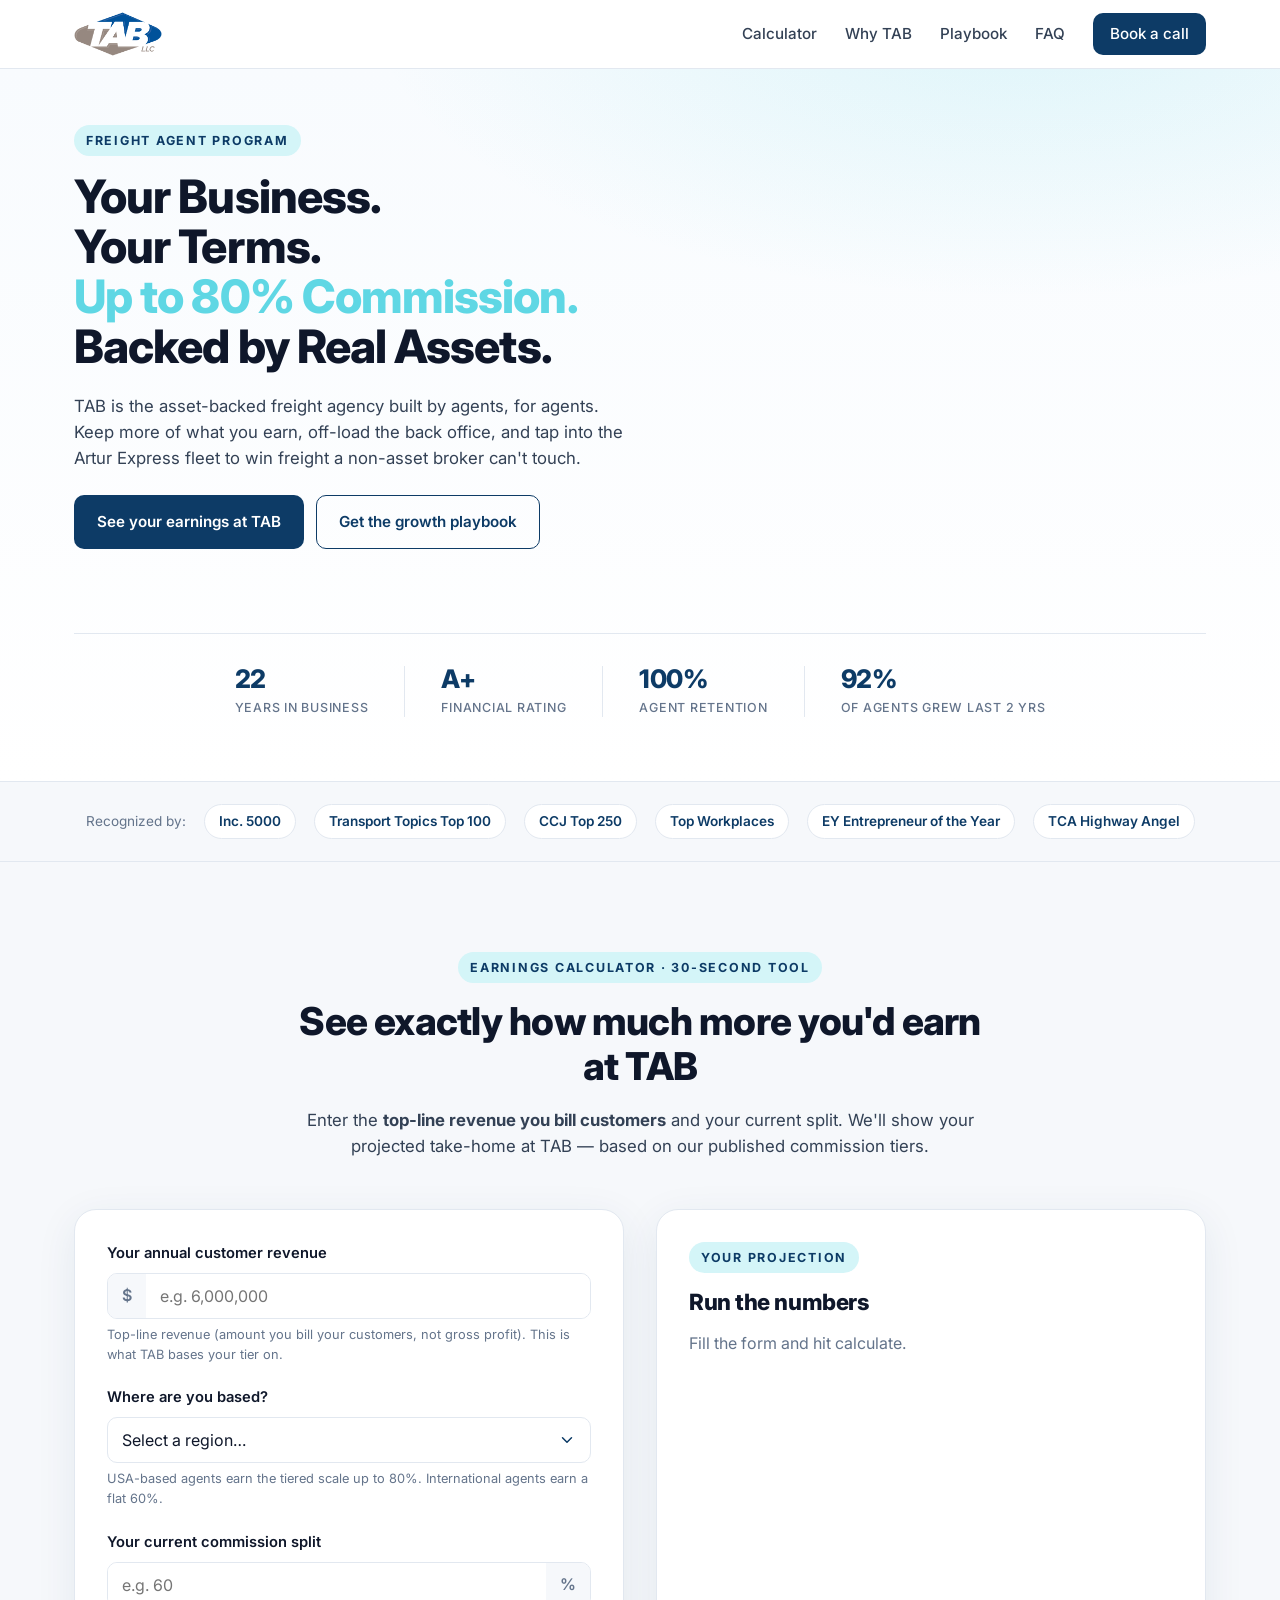
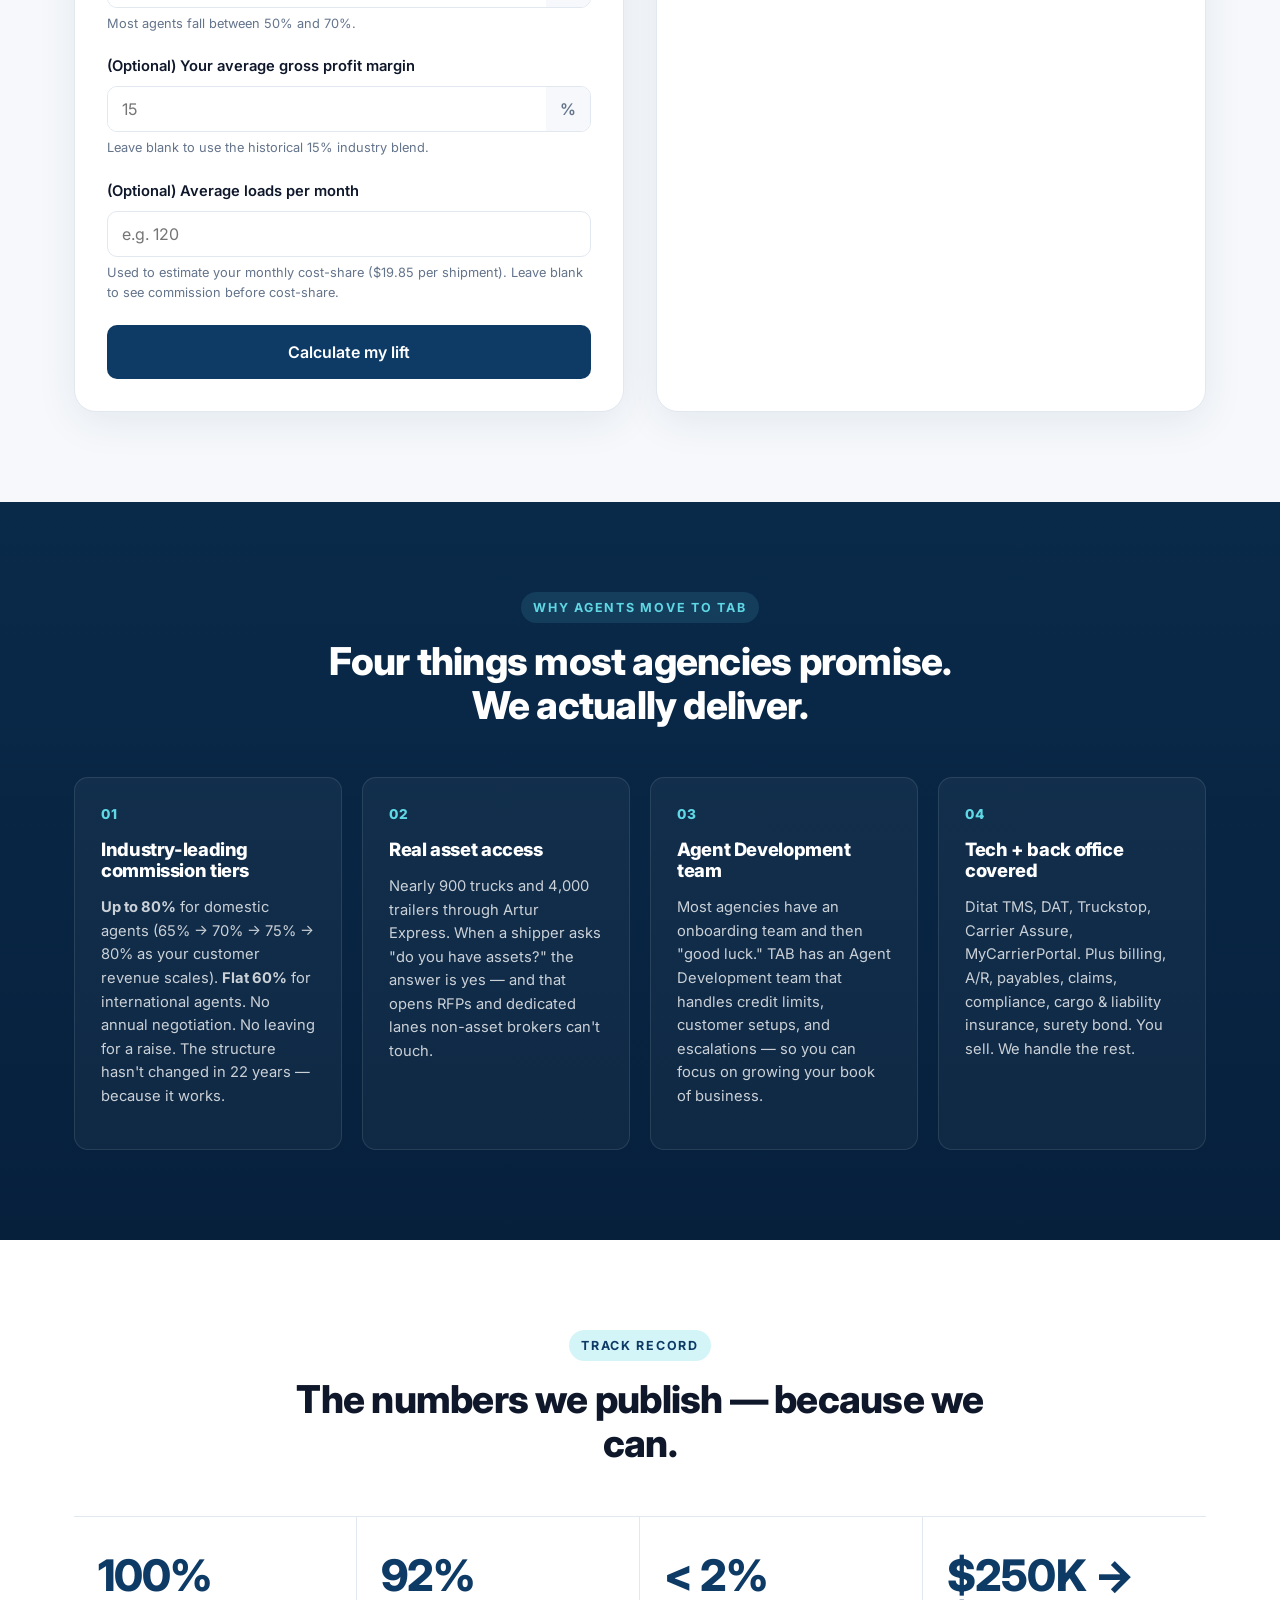
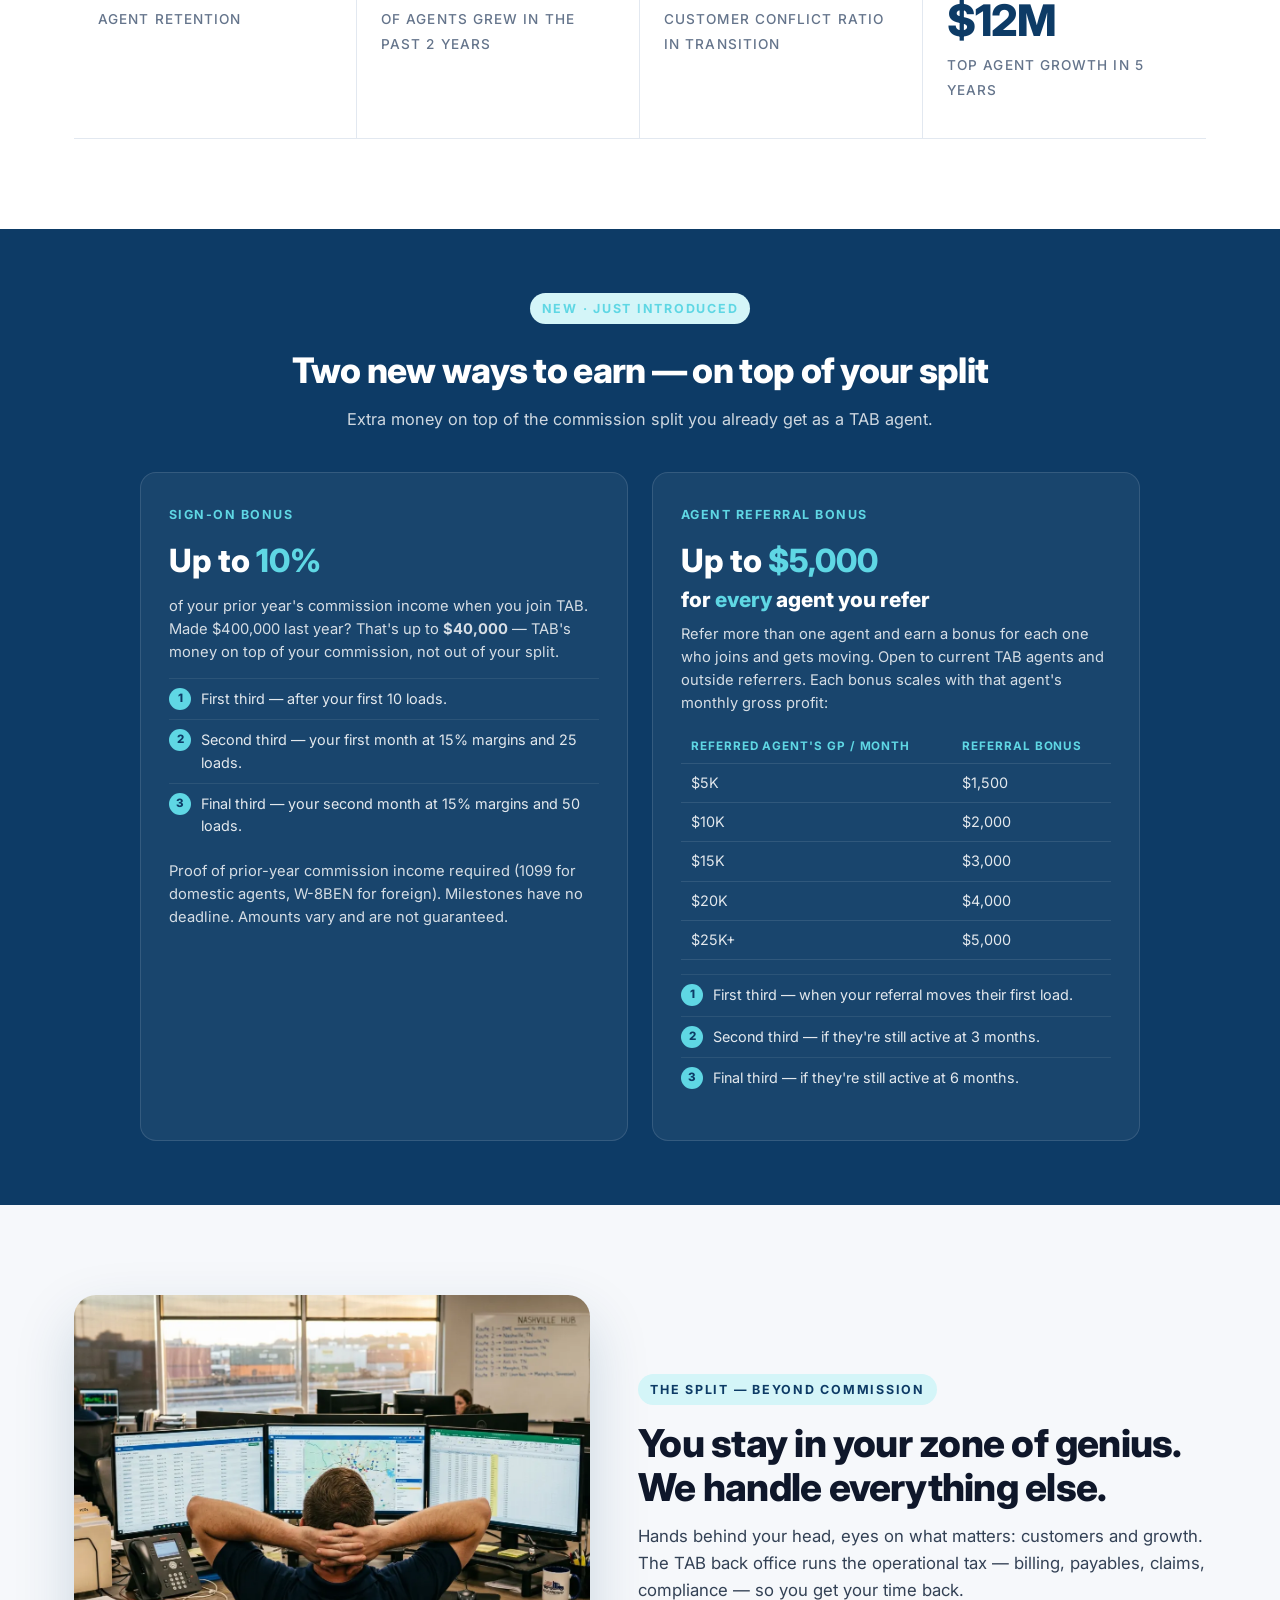
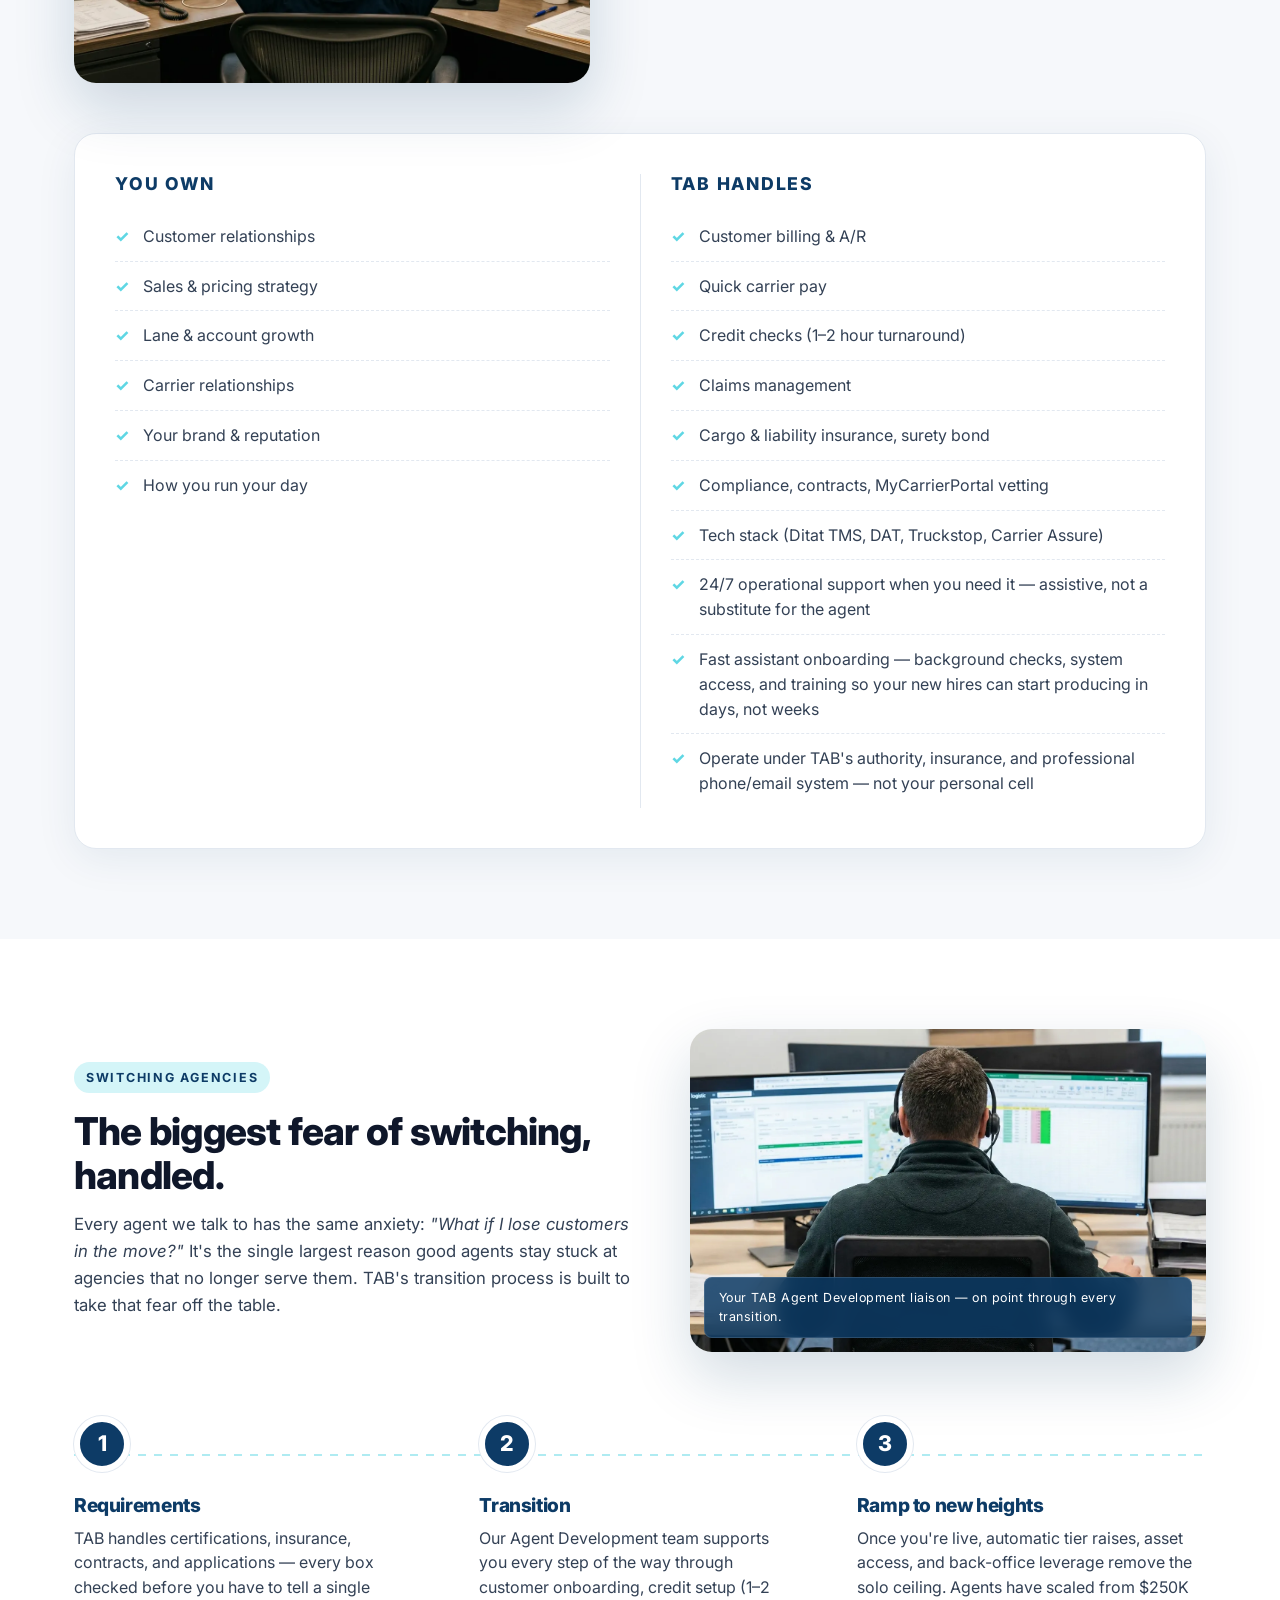
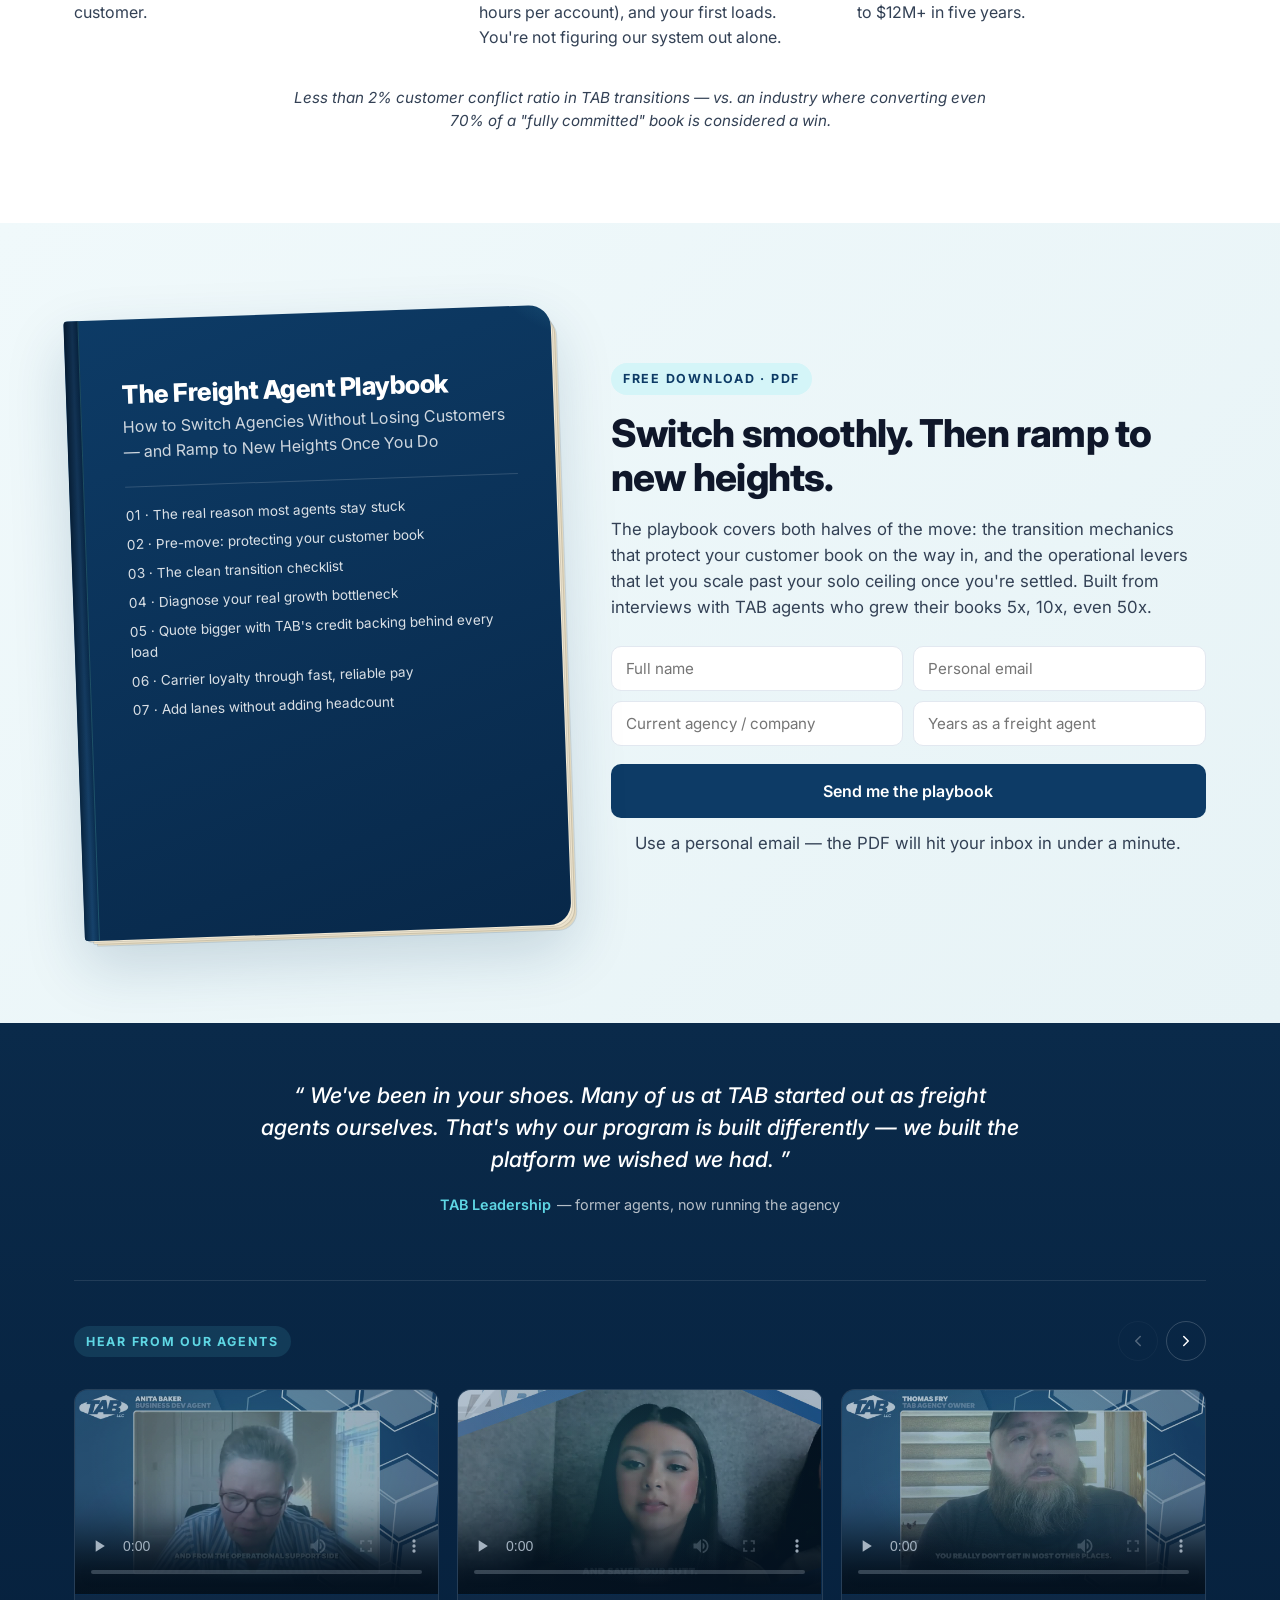
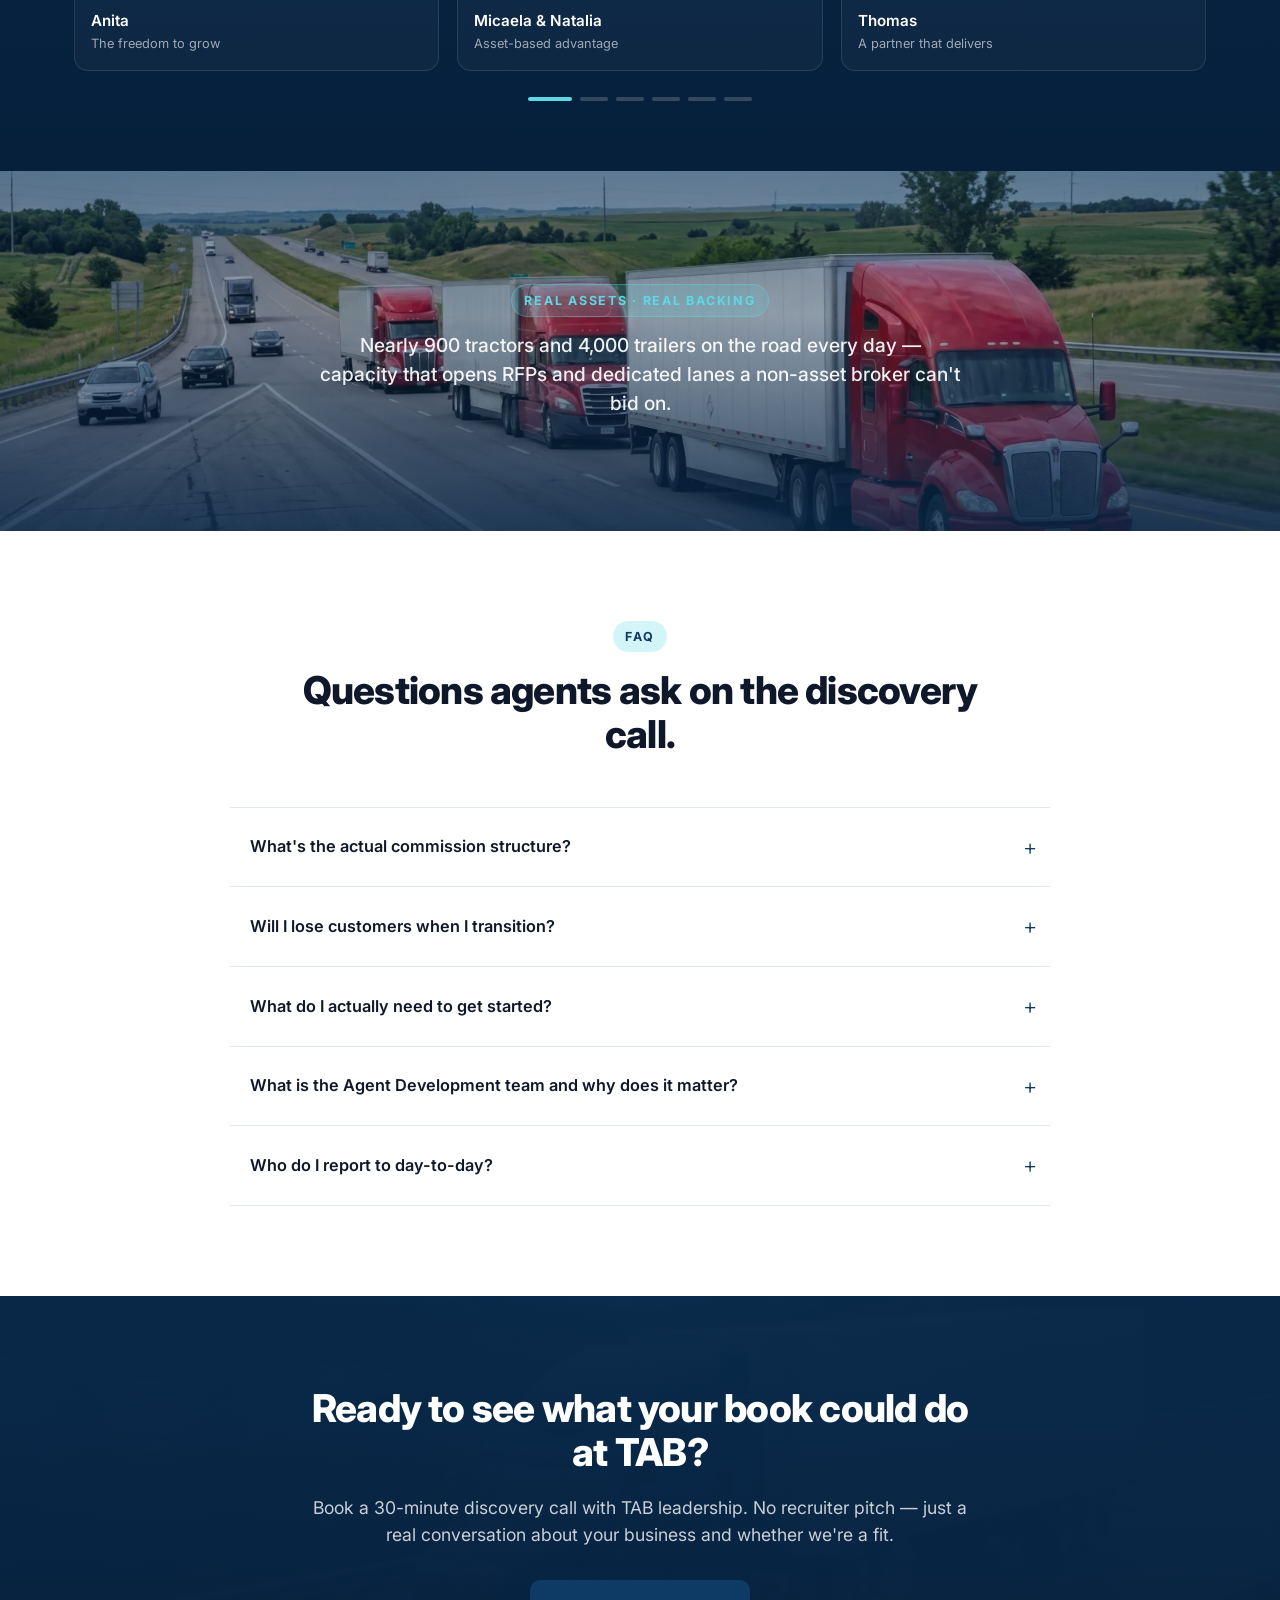
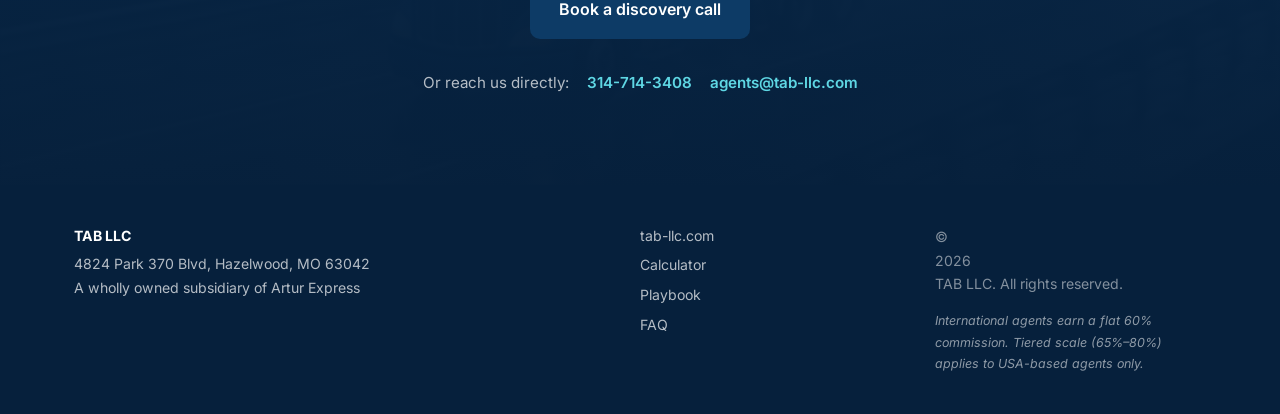
==== commit e22d8585: "Restore calculator on live page with sign-on bonus; add referral bonus section - Calculator back on " ====
--- a/site/index.html
+++ b/site/index.html
@@ -19,7 +19,7 @@
 <link rel="preconnect" href="https://fonts.googleapis.com" />
 <link rel="preconnect" href="https://fonts.gstatic.com" crossorigin />
 <link href="https://fonts.googleapis.com/css2?family=Inter:wght@400;500;600;700;800;900&display=swap" rel="stylesheet" />
-<link rel="stylesheet" href="styles.css?v=li3" />
+<link rel="stylesheet" href="styles.css?v=bonus1" />
 
 <!-- LinkedIn Insight Tag -->
 <script type="text/javascript">
@@ -144,6 +144,7 @@
       <img src="assets/logo.png" alt="TAB" class="brand-logo" />
     </a>
     <nav class="nav-links">
+      <a href="#calculator">Calculator</a>
       <a href="#difference">Why TAB</a>
       <a href="#playbook">Playbook</a>
       <a href="#faq">FAQ</a>
@@ -161,7 +162,7 @@
       <h1>Your Business.<br/>Your Terms.<br/><span class="accent">Up to 80% Commission.</span><br/>Backed by Real Assets.</h1>
       <p class="lede">TAB is the asset-backed freight agency built by agents, for agents. Keep more of what you earn, off-load the back office, and tap into the Artur Express fleet to win freight a non-asset broker can't touch.</p>
       <div class="hero-ctas">
-        <a href="https://meetings-na2.hubspot.com/brian-aubuchon?uuid=6d1750eb-50ef-4dce-ad5d-9bf71dc2f1e6" target="_blank" rel="noopener" class="btn btn-primary btn-lg">Book a discovery call</a>
+        <a href="#calculator" class="btn btn-primary btn-lg">See your earnings at TAB</a>
         <a href="#playbook" class="btn btn-ghost btn-lg">Get the growth playbook</a>
       </div>
     </div>
@@ -189,7 +190,107 @@
   </div>
 </section>
 
-<!-- ============ CALCULATOR (temporarily removed) ============ -->
+<!-- ============ CALCULATOR ============ -->
+<section id="calculator" class="section calc-section">
+  <div class="container">
+    <div class="section-head">
+      <span class="eyebrow">Earnings Calculator · 30-Second Tool</span>
+      <h2>See exactly how much more you'd earn at TAB</h2>
+      <p>Enter the <strong>top-line revenue you bill customers</strong> and your current split. We'll show your projected take-home at TAB — based on our published commission tiers.</p>
+    </div>
+
+    <div class="calc-grid">
+      <form id="calc-form" class="calc-form" novalidate>
+        <div class="field">
+          <label for="annualRevenue">Your annual customer revenue</label>
+          <div class="input-prefix">
+            <span>$</span>
+            <input type="number" id="annualRevenue" min="0" step="100000" placeholder="e.g. 6,000,000" required />
+          </div>
+          <small>Top-line revenue (amount you bill your customers, not gross profit). This is what TAB bases your tier on.</small>
+        </div>
+
+        <div class="field">
+          <label for="region">Where are you based?</label>
+          <select id="region" class="select" required>
+            <option value="" disabled selected>Select a region…</option>
+            <option value="domestic">USA</option>
+            <option value="international">International</option>
+          </select>
+          <small id="region-help">USA-based agents earn the tiered scale up to 80%. International agents earn a flat 60%.</small>
+        </div>
+
+        <div class="field">
+          <label for="currentSplit">Your current commission split</label>
+          <div class="input-suffix">
+            <input type="number" id="currentSplit" min="1" max="100" step="1" placeholder="e.g. 60" required />
+            <span>%</span>
+          </div>
+          <small id="currentSplit-help">Most agents fall between 50% and 70%.</small>
+        </div>
+
+        <div class="field">
+          <label for="gpMargin">(Optional) Your average gross profit margin</label>
+          <div class="input-suffix">
+            <input type="number" id="gpMargin" min="0" max="100" step="0.5" placeholder="15" />
+            <span>%</span>
+          </div>
+          <small>Leave blank to use the historical 15% industry blend.</small>
+        </div>
+
+        <div class="field">
+          <label for="loadsPerMonth">(Optional) Average loads per month</label>
+          <input type="number" id="loadsPerMonth" min="0" step="1" placeholder="e.g. 120" />
+          <small>Used to estimate your monthly cost-share ($19.85 per shipment). Leave blank to see commission before cost-share.</small>
+        </div>
+
+        <button type="submit" class="btn btn-primary btn-lg btn-block">Calculate my lift</button>
+      </form>
+
+      <div class="calc-result" id="calc-result" aria-live="polite">
+        <div class="calc-result-head">
+          <span class="eyebrow">Your projection</span>
+          <h3>Run the numbers</h3>
+          <p class="muted">Fill the form and hit calculate.</p>
+        </div>
+
+        <div class="calc-numbers" hidden>
+          <div class="calc-row"><span>Your TAB commission tier</span><strong id="r-tier">—</strong></div>
+          <div class="calc-row"><span>Estimated gross profit</span><strong id="r-gp">$0</strong></div>
+          <div class="calc-row"><span>You today</span><strong id="r-current">$0</strong></div>
+          <div class="calc-row total"><span id="r-tab-label">You at TAB</span><strong id="r-tab">$0</strong></div>
+          <div class="calc-row csp" id="row-csp" hidden><span>Annual cost-share ($19.85 × loads)</span><strong id="r-csp">−$0</strong></div>
+          <div class="calc-row total" id="row-net" hidden><span>You at TAB (after cost-share)</span><strong id="r-net">$0</strong></div>
+          <div class="calc-lift">
+            <div><span>You'd earn an additional</span><strong id="r-delta">$0 / year</strong><small class="calc-lift-sub">Recurring, every year</small></div>
+            <div class="calc-lift-pct"><span>That's a</span><strong id="r-pct">+0%</strong><span>lift</span></div>
+            <div class="calc-lift-bonus">
+              <span class="bonus-tag">One-time &middot; Year one only</span>
+              <p class="bonus-line">Plus a sign-on bonus of up to <strong id="r-bonus">$0</strong></p>
+              <p class="bonus-fine">Up to 10% of last year's commission income, paid in three milestones as you ramp. Requires proof of prior-year commission income (1099 or W-8BEN). Not part of the annual figure above. Amounts vary and are not guaranteed.</p>
+            </div>
+          </div>
+
+          <p class="calc-disclaimer" style="margin-top:16px;"><strong>For illustration only.</strong> A preliminary estimate based on TAB's published commission tiers and a 15% historical industry margin. Commission is paid on gross profit.<span id="disc-csp" hidden> A $19.85-per-shipment cost-share applies.</span> Asset / line-haul commission is calculated separately and not included here. Not a guaranteed offer.</p>
+        </div>
+
+        <form id="lead-form" class="lead-form" hidden>
+          <h4>Email me this report + the Growth Playbook</h4>
+          <div class="lead-row">
+            <input type="text" name="name" placeholder="Full name" required />
+            <input type="email" name="email" placeholder="Personal email" required />
+          </div>
+          <div class="lead-row">
+            <input type="tel" name="phone" placeholder="Phone (optional)" />
+            <input type="text" name="company" placeholder="Current agency / company" />
+          </div>
+          <button type="submit" class="btn btn-primary btn-block">Send my report + playbook</button>
+          <p class="form-note">Use a personal email — we'll send your custom report there. No spam.</p>
+        </form>
+      </div>
+    </div>
+  </div>
+</section>
 
 <!-- ============ THE TAB DIFFERENCE ============ -->
 <section id="difference" class="section dark">
@@ -235,6 +336,54 @@
       <div class="stat-card"><strong>92%</strong><span>of agents grew in the past 2 years</span></div>
       <div class="stat-card"><strong>&lt; 2%</strong><span>customer conflict ratio in transition</span></div>
       <div class="stat-card"><strong>$250K → $12M</strong><span>top agent growth in 5 years</span></div>
+    </div>
+  </div>
+</section>
+
+<!-- ============ NEW OFFER: BONUSES ============ -->
+<section class="offer-section">
+  <div class="container">
+    <div class="offer-head">
+      <span class="eyebrow">New · Just introduced</span>
+      <h2>Two new ways to earn — on top of your split</h2>
+      <p>Extra money on top of the commission split you already get as a TAB agent.</p>
+    </div>
+    <div class="offer-grid">
+
+      <div class="offer-card">
+        <span class="offer-tag">Sign-On Bonus</span>
+        <div class="offer-amt">Up to <span>10%</span></div>
+        <p>of your prior year's commission income when you join TAB. Made $400,000 last year? That's up to <strong>$40,000</strong> — TAB's money on top of your commission, not out of your split.</p>
+        <ol class="offer-steps">
+          <li>First third — after your first 10 loads.</li>
+          <li>Second third — your first month at 15% margins and 25 loads.</li>
+          <li>Final third — your second month at 15% margins and 50 loads.</li>
+        </ol>
+        <p class="offer-fine">Proof of prior-year commission income required (1099 for domestic agents, W-8BEN for foreign). Milestones have no deadline. Amounts vary and are not guaranteed.</p>
+      </div>
+
+      <div class="offer-card">
+        <span class="offer-tag">Agent Referral Bonus</span>
+        <div class="offer-amt">Up to <span>$5,000</span></div>
+        <div class="offer-every">for <span>every</span> agent you refer</div>
+        <p>Refer more than one agent and earn a bonus for each one who joins and gets moving. Open to current TAB agents and outside referrers. Each bonus scales with that agent's monthly gross profit:</p>
+        <table class="ref-table">
+          <thead><tr><th>Referred agent's GP / month</th><th>Referral bonus</th></tr></thead>
+          <tbody>
+            <tr><td>$5K</td><td>$1,500</td></tr>
+            <tr><td>$10K</td><td>$2,000</td></tr>
+            <tr><td>$15K</td><td>$3,000</td></tr>
+            <tr><td>$20K</td><td>$4,000</td></tr>
+            <tr><td>$25K+</td><td>$5,000</td></tr>
+          </tbody>
+        </table>
+        <ol class="offer-steps">
+          <li>First third — when your referral moves their first load.</li>
+          <li>Second third — if they're still active at 3 months.</li>
+          <li>Final third — if they're still active at 6 months.</li>
+        </ol>
+      </div>
+
     </div>
   </div>
 </section>
@@ -524,6 +673,7 @@
     </div>
     <div class="footer-links">
       <a href="https://tab-llc.com" target="_blank" rel="noopener">tab-llc.com</a>
+      <a href="#calculator">Calculator</a>
       <a href="#playbook">Playbook</a>
       <a href="#faq">FAQ</a>
     </div>
@@ -534,6 +684,6 @@
   </div>
 </footer>
 
-<script src="calculator.js?v=li3"></script>
+<script src="calculator.js?v=bonus1"></script>
 </body>
 </html>
--- a/site/styles.css
+++ b/site/styles.css
@@ -1539,3 +1539,34 @@
   font-style: italic;
   line-height: 1.55;
 }
+
+/* ============ Calculator: cost-share rows + sign-on bonus in results; new-offer section ============ */
+.calc-lift .calc-lift-sub{font-size:0.72rem;color:rgba(255,255,255,0.6);margin-top:2px;}
+.calc-lift-bonus{flex-basis:100%;border-top:1px solid rgba(255,255,255,0.18);padding-top:14px;}
+.calc-lift .calc-lift-bonus .bonus-tag{align-self:flex-start;background:rgba(95,215,228,0.18);color:var(--cyan);font-size:0.68rem;font-weight:700;padding:4px 10px;border-radius:999px;}
+.calc-lift-bonus .bonus-line{margin:8px 0 0;color:#fff;font-size:1rem;}
+.calc-lift-bonus .bonus-line strong{display:inline;font-size:1.5rem;margin:0 0 0 4px;}
+.calc-lift-bonus .bonus-fine{margin:6px 0 0;font-size:0.76rem;color:rgba(255,255,255,0.72);line-height:1.5;}
+.calc-row.csp strong{color:#b91c1c;}
+.calc-row[hidden]{display:none !important;}
+.offer-section{background:var(--navy);color:#fff;padding:64px 0;}
+.offer-head{text-align:center;max-width:760px;margin:0 auto 40px;}
+.offer-head .eyebrow{color:var(--cyan);}
+.offer-head h2{color:#fff;font-size:clamp(1.6rem,3vw,2.2rem);margin:10px 0 12px;}
+.offer-head p{color:rgba(255,255,255,0.8);font-size:1.02rem;}
+.offer-grid{display:grid;grid-template-columns:1fr 1fr;gap:24px;max-width:1000px;margin:0 auto;}
+@media (max-width:860px){.offer-grid{grid-template-columns:1fr;}}
+.offer-card{background:rgba(255,255,255,0.05);border:1px solid rgba(255,255,255,0.12);border-radius:16px;padding:28px;}
+.offer-tag{color:var(--cyan);font-size:0.78rem;font-weight:700;letter-spacing:0.12em;text-transform:uppercase;}
+.offer-amt{font-size:2rem;font-weight:800;color:#fff;margin:10px 0 2px;}
+.offer-amt span{color:var(--cyan);}
+.offer-card p{color:rgba(255,255,255,0.82);font-size:0.92rem;line-height:1.55;margin:10px 0;}
+.offer-steps{list-style:none;padding:0;margin:14px 0;counter-reset:step;}
+.offer-steps li{position:relative;padding:9px 0 9px 32px;color:rgba(255,255,255,0.88);font-size:0.9rem;border-top:1px solid rgba(255,255,255,0.08);}
+.offer-steps li::before{content:counter(step);counter-increment:step;position:absolute;left:0;top:9px;width:22px;height:22px;border-radius:50%;background:var(--cyan);color:var(--navy);font-size:0.72rem;font-weight:800;display:flex;align-items:center;justify-content:center;}
+.ref-table{width:100%;border-collapse:collapse;margin:14px 0;font-size:0.9rem;}
+.ref-table th,.ref-table td{padding:8px 10px;text-align:left;border-bottom:1px solid rgba(255,255,255,0.1);color:rgba(255,255,255,0.88);}
+.ref-table th{color:var(--cyan);font-size:0.73rem;text-transform:uppercase;letter-spacing:0.08em;}
+.offer-fine{font-size:0.76rem;color:rgba(255,255,255,0.55);margin-top:10px;line-height:1.5;}
+.offer-every{font-size:1.3rem;font-weight:800;color:#fff;margin:2px 0 4px;line-height:1.25;}
+.offer-every span{color:var(--cyan);}
